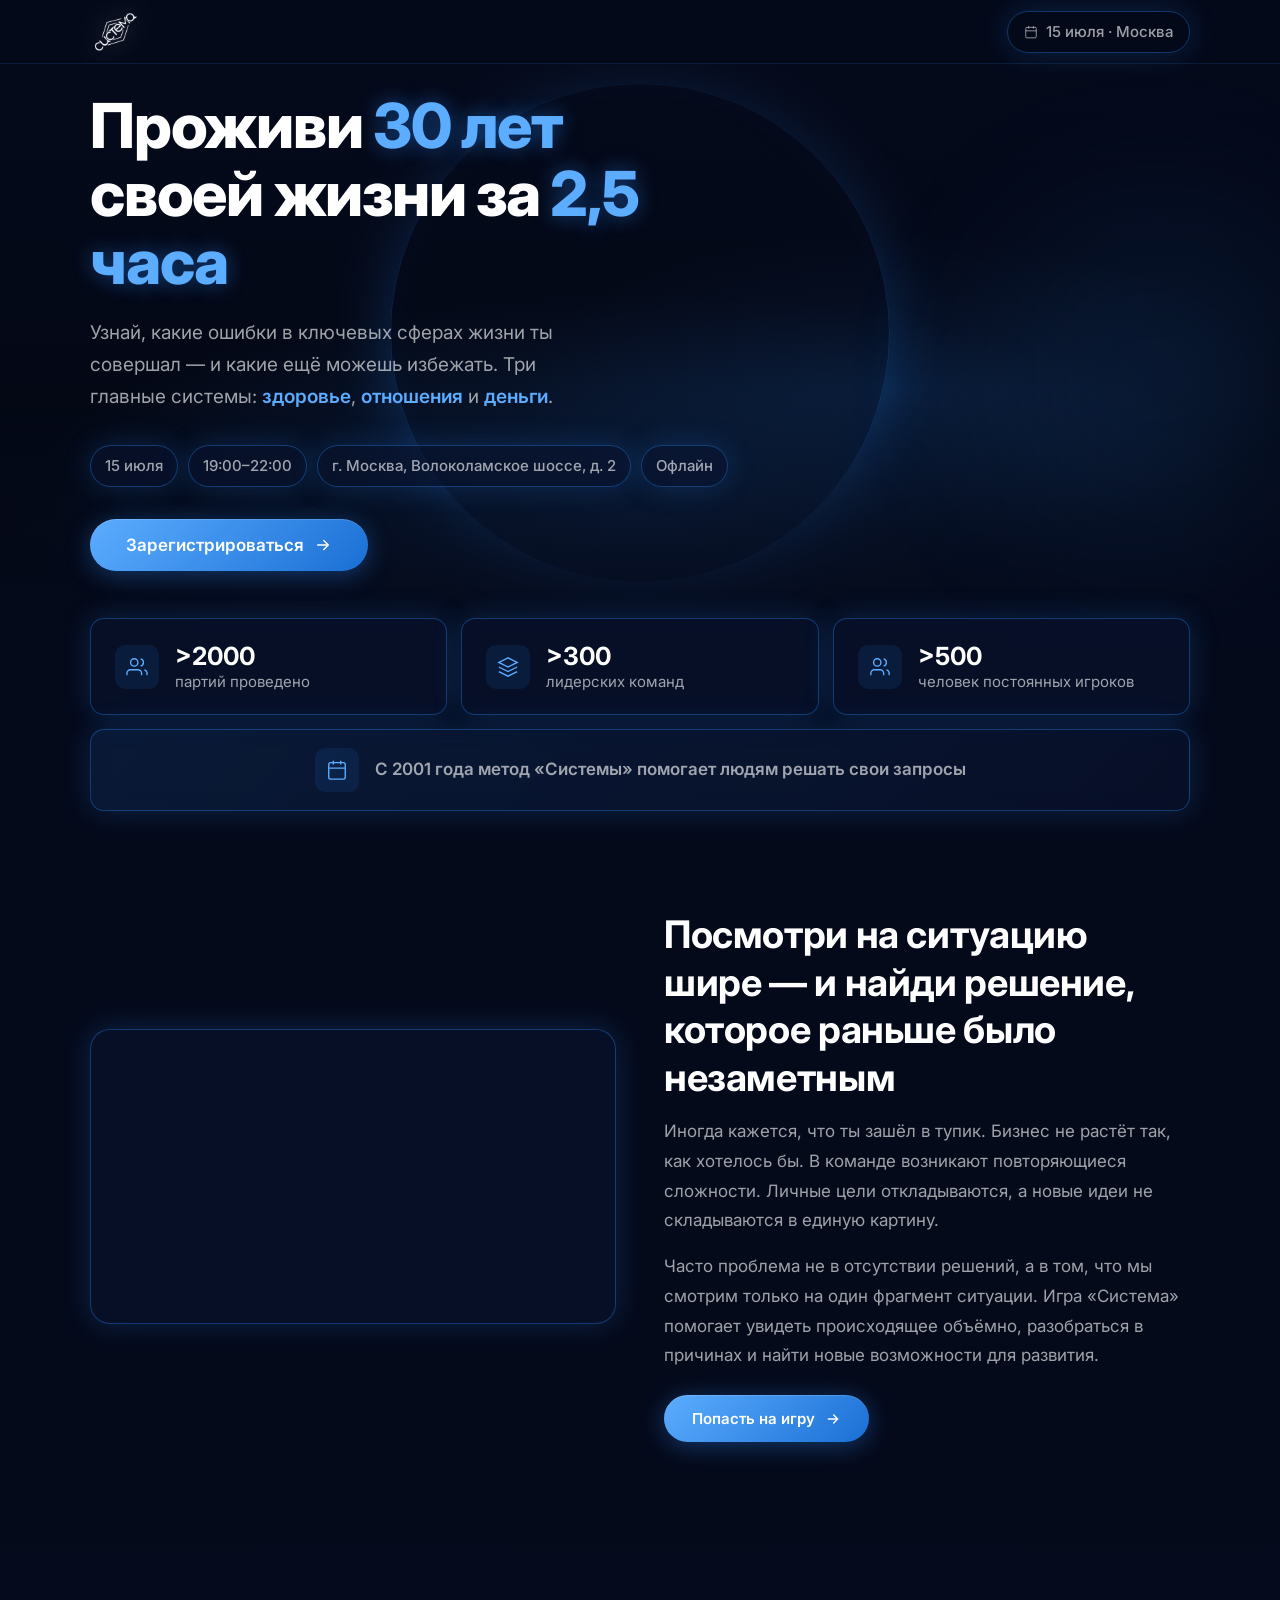
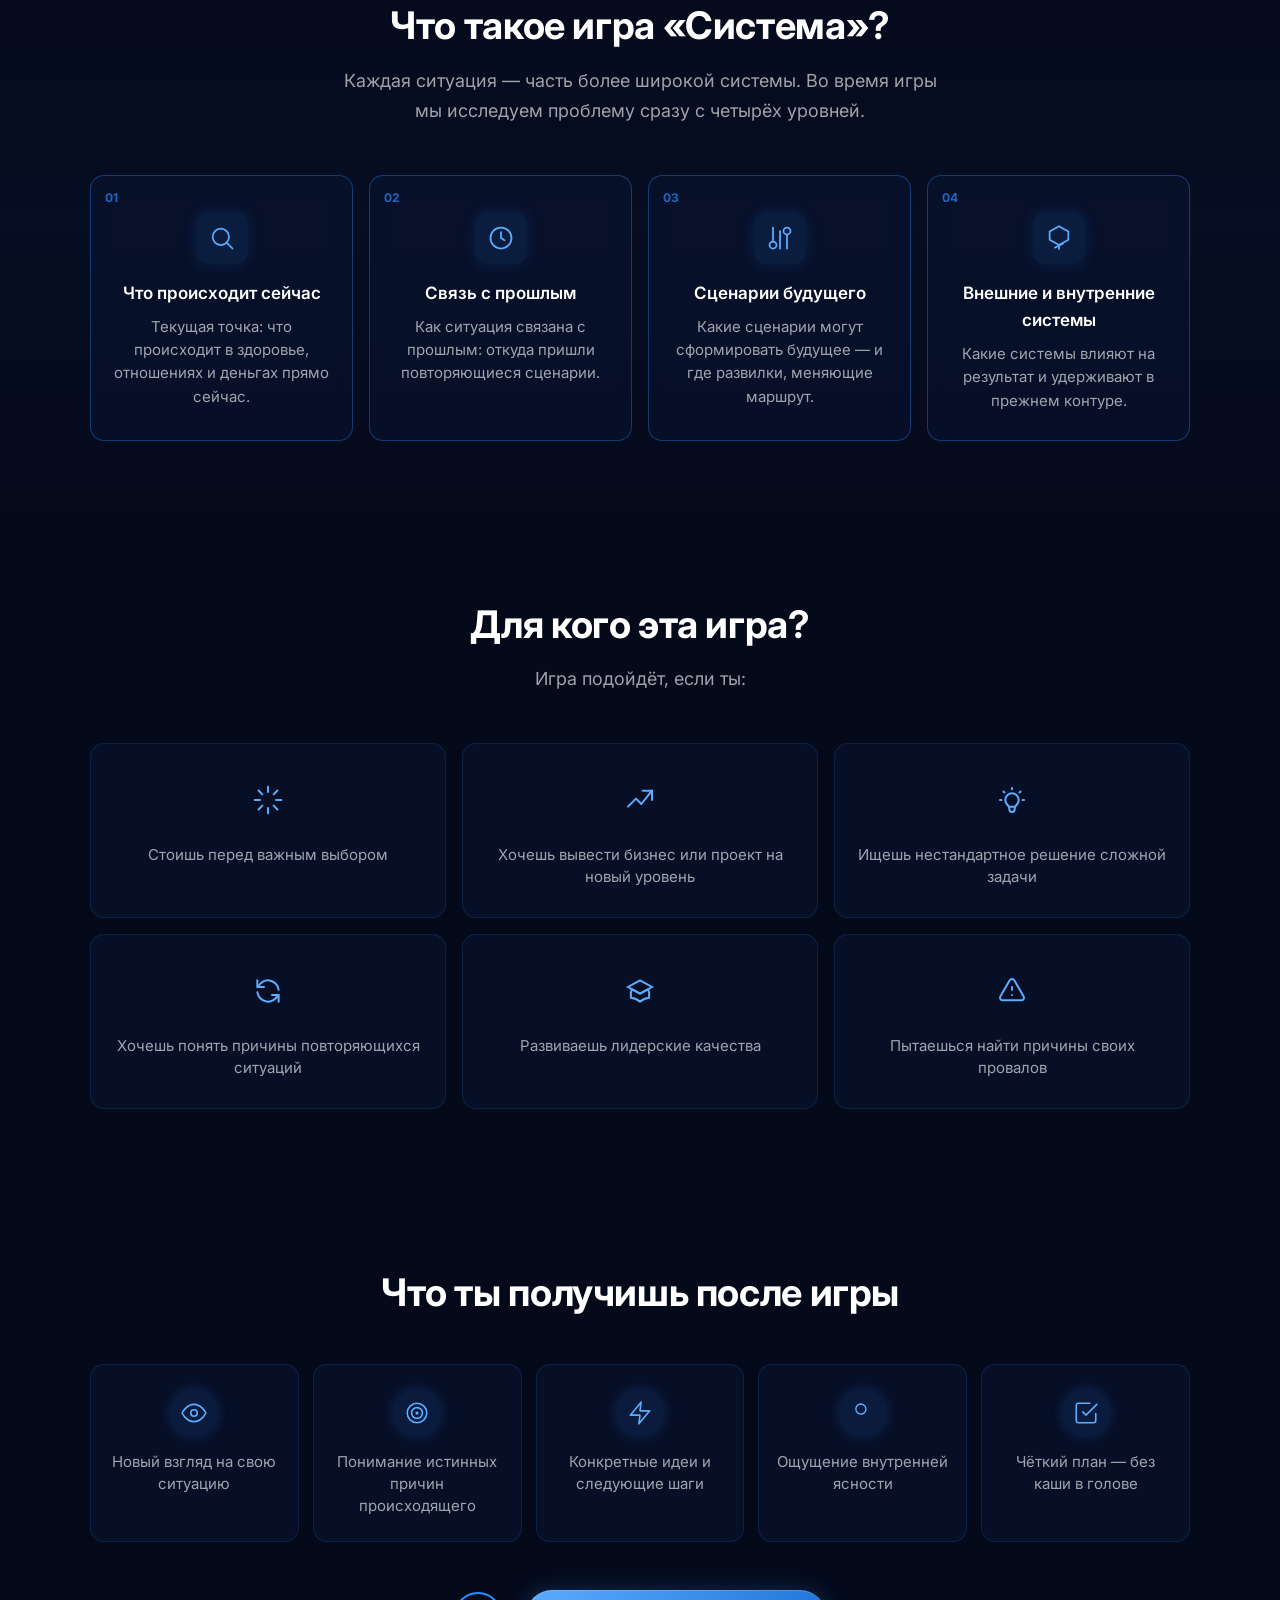
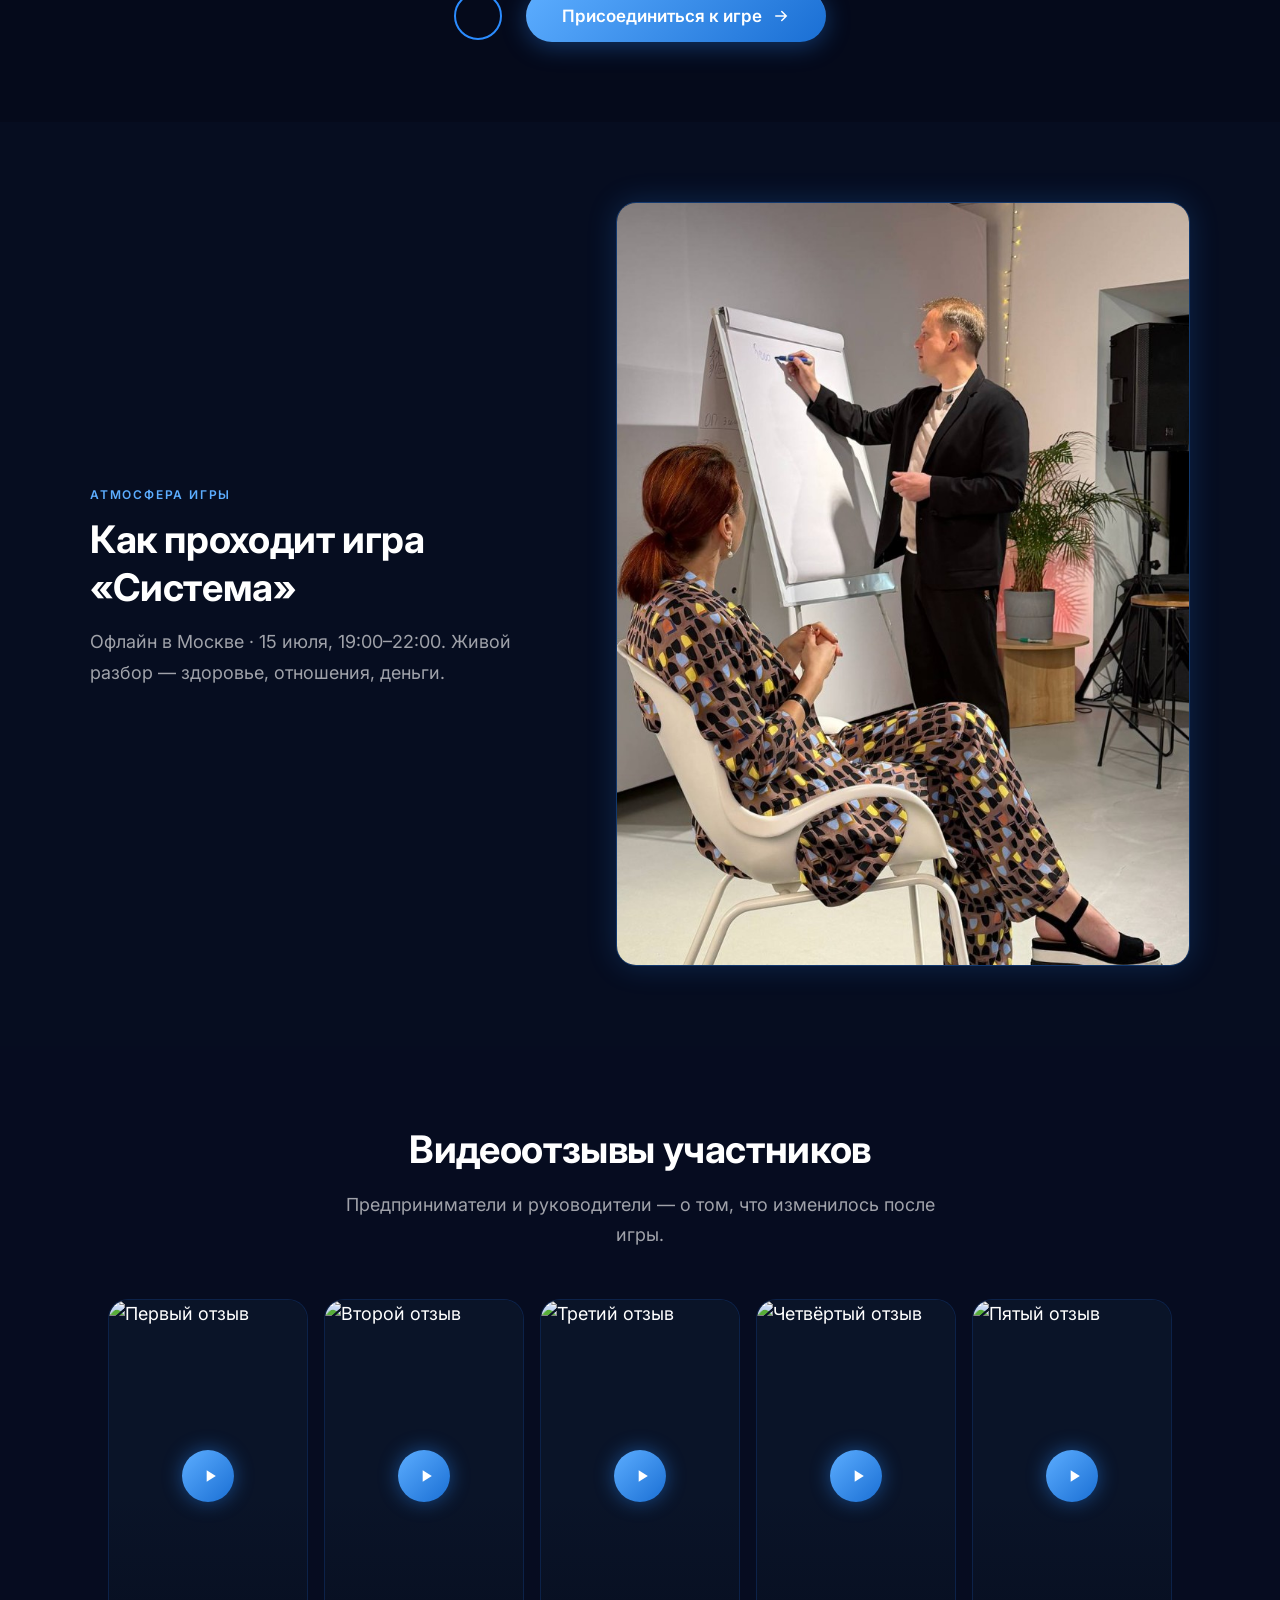
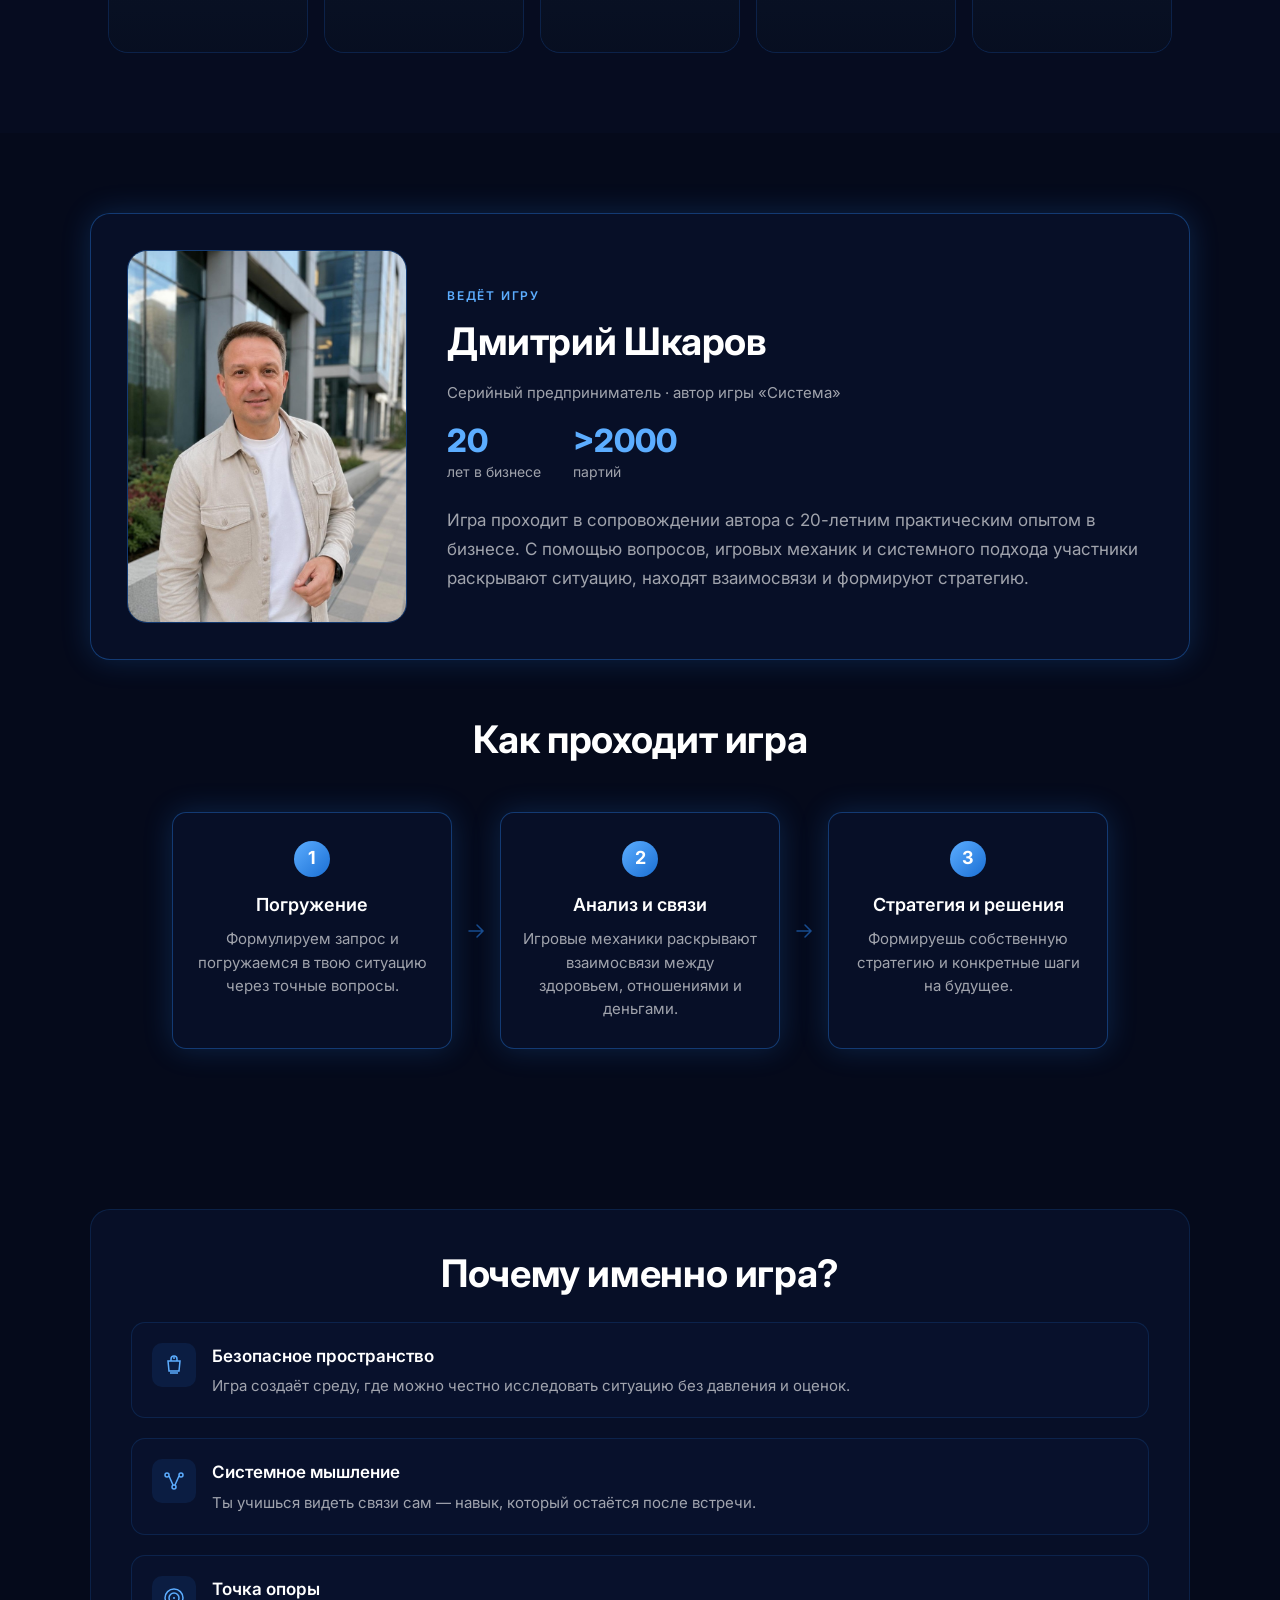
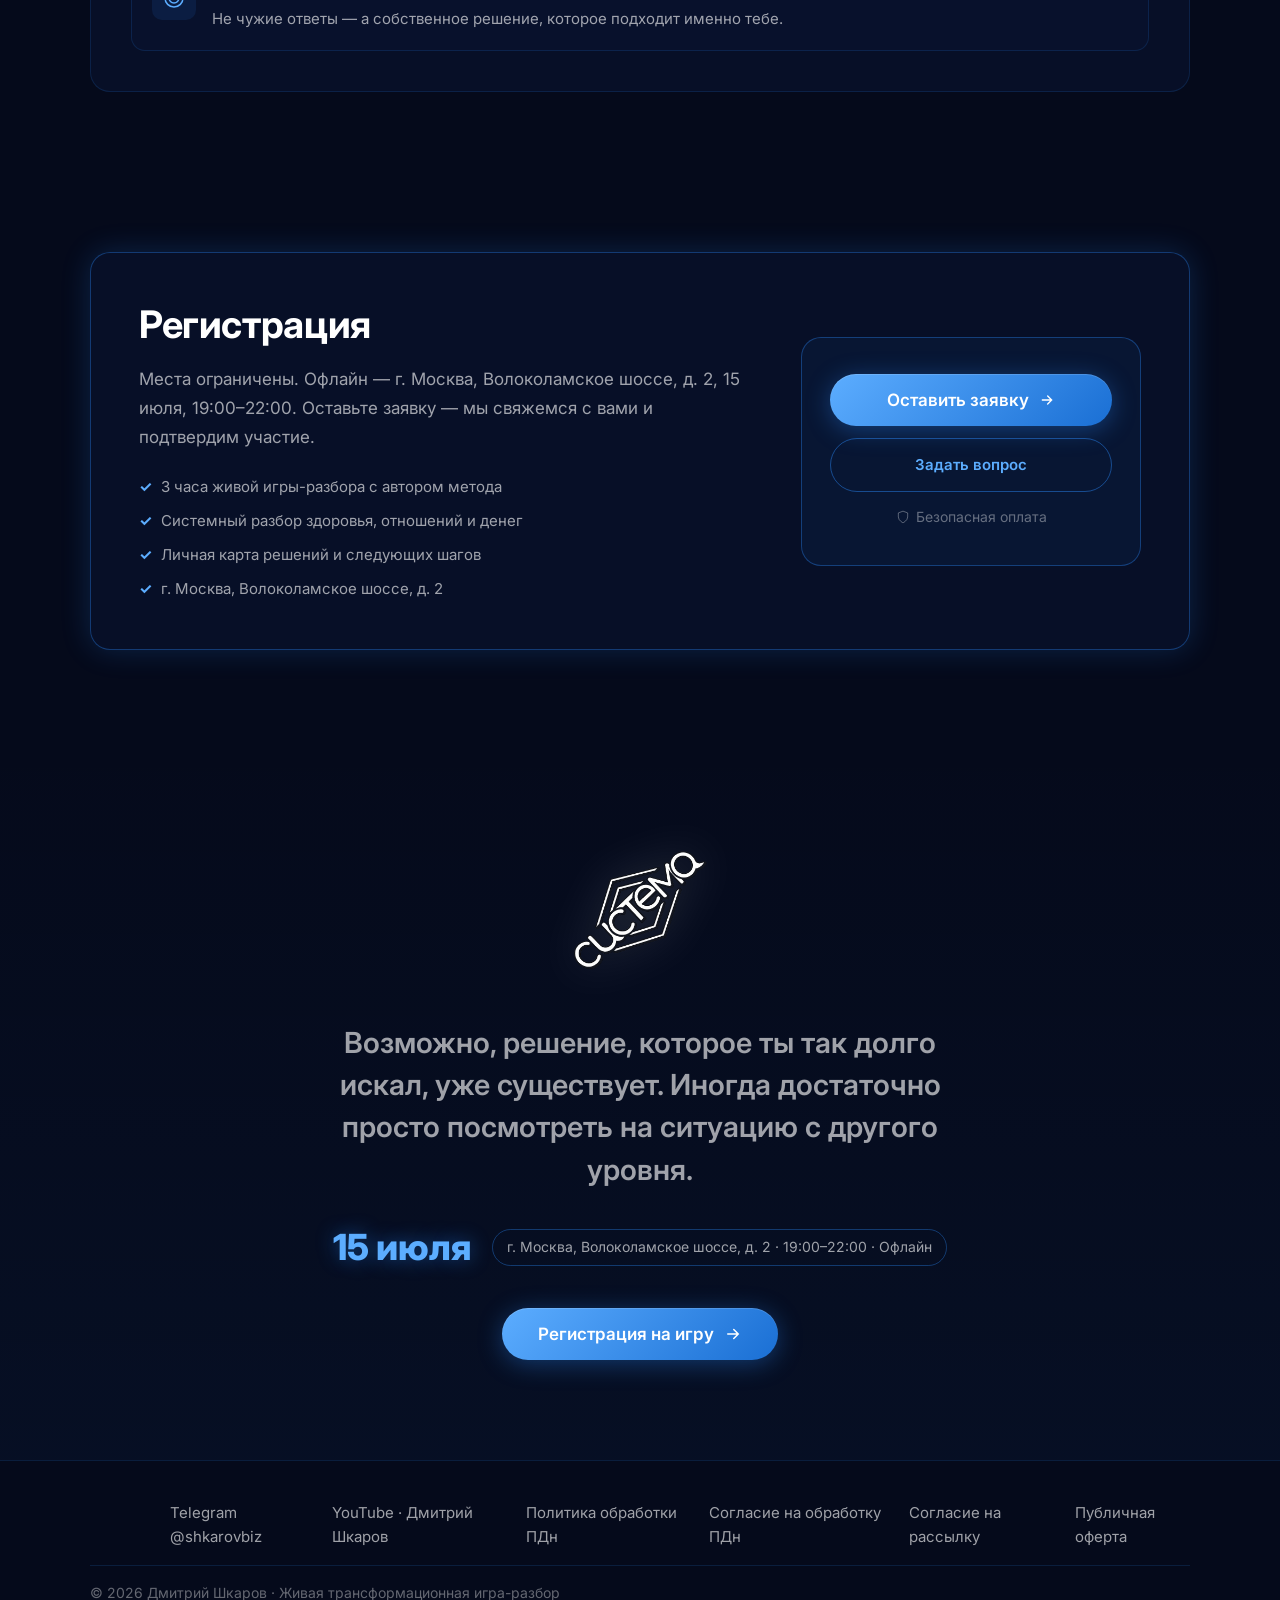
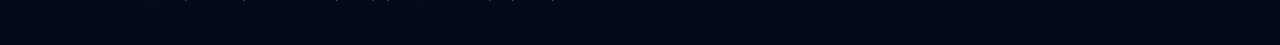
==== index.html @ fa95c71d "Add event address and ask-question button linking to Telegram. Co-authored-by: Cursor <cursoragent@c" ====
<!DOCTYPE html>
<html lang="ru">
<head>
  <meta charset="UTF-8">
  <meta name="viewport" content="width=device-width, initial-scale=1.0">
  <title>Игра «Система» — Дмитрий Шкаров · 15 июля · Москва</title>
  <meta name="description" content="Проживи 30 лет своей жизни за 2,5 часа. Офлайн в Москве, 15 июля, 19:00–22:00. Авторская игра для предпринимателей.">
  <link rel="preconnect" href="https://fonts.googleapis.com">
  <link rel="preconnect" href="https://fonts.gstatic.com" crossorigin>
  <link href="https://fonts.googleapis.com/css2?family=Inter:wght@400;500;600;700;800&display=swap" rel="stylesheet">
  <link rel="stylesheet" href="styles.css">
  <link rel="icon" href="assets/logo.png" type="image/png">
</head>
<body>

  <!-- TILDA BLOCK: HEADER -->
  <header class="header" id="header">
    <div class="container header__inner">
      <a href="#" class="logo">
        <img src="assets/logo.png" alt="Система" class="logo__img" id="logoHeader">
      </a>
      <div class="header__date" id="headerDate">
        <svg width="14" height="14" viewBox="0 0 24 24" fill="none"><rect x="3" y="4" width="18" height="18" rx="2" stroke="currentColor" stroke-width="1.5"/><path d="M16 2v4M8 2v4M3 10h18" stroke="currentColor" stroke-width="1.5"/></svg>
        15 июля · Москва
      </div>
      <button class="burger" aria-label="Меню" id="burger"><span></span><span></span></button>
    </div>
    <nav class="mobile-menu" id="mobileMenu">
      <a href="#about">О игре</a>
      <a href="#levels">Метод</a>
      <a href="#event-video">Видео с игры</a>
      <a href="#reviews">Отзывы</a>
      <a href="#pricing">Участие</a>
      <button class="btn btn--primary" data-modal-open>Зарегистрироваться</button>
    </nav>
  </header>

  <main>

    <!-- TILDA BLOCK: HERO -->
    <section class="hero" id="hero">
      <div class="hero__bg">
        <div class="hero__board"></div>
        <div class="hero__overlay"></div>
        <div class="hero__glow"></div>
      </div>
      <div class="container hero__inner">
        <div class="hero__content reveal">
          <h1 class="hero__title">
            Проживи <span class="text-glow">30 лет</span> своей жизни за <span class="text-glow">2,5 часа</span>
          </h1>
          <p class="hero__subtitle">
            Узнай, какие ошибки в ключевых сферах жизни ты совершал — и какие ещё можешь избежать.
            Три главные системы: <strong>здоровье</strong>, <strong>отношения</strong> и <strong>деньги</strong>.
          </p>
          <div class="hero__meta reveal" id="heroMeta">
            <span class="hero__meta-item">15 июля</span>
            <span class="hero__meta-item">19:00–22:00</span>
            <span class="hero__meta-item">Москва · Офлайн</span>
          </div>
          <button class="btn btn--primary btn--lg" data-modal-open>
            Зарегистрироваться
            <svg width="18" height="18" viewBox="0 0 24 24" fill="none"><path d="M5 12h14M13 6l6 6-6 6" stroke="currentColor" stroke-width="2" stroke-linecap="round" stroke-linejoin="round"/></svg>
          </button>
        </div>
      </div>
    </section>

    <!-- TILDA BLOCK: STATS -->
    <section class="stats-bar">
      <div class="container">
        <div class="stats-bar__grid reveal">
          <div class="stats-bar__metrics">
            <div class="stats-bar__item">
              <div class="stats-bar__icon">
                <svg width="22" height="22" viewBox="0 0 24 24" fill="none"><path d="M17 21v-2a4 4 0 00-4-4H5a4 4 0 00-4 4v2" stroke="currentColor" stroke-width="1.5"/><circle cx="9" cy="7" r="4" stroke="currentColor" stroke-width="1.5"/><path d="M23 21v-2a4 4 0 00-3-3.87M16 3.13a4 4 0 010 7.75" stroke="currentColor" stroke-width="1.5"/></svg>
              </div>
              <div class="stats-bar__content">
                <span class="stats-bar__num">&gt;2000</span>
                <span class="stats-bar__label">партий проведено</span>
              </div>
            </div>
            <div class="stats-bar__item">
              <div class="stats-bar__icon">
                <svg width="22" height="22" viewBox="0 0 24 24" fill="none"><path d="M12 2L2 7l10 5 10-5-10-5zM2 17l10 5 10-5M2 12l10 5 10-5" stroke="currentColor" stroke-width="1.5"/></svg>
              </div>
              <div class="stats-bar__content">
                <span class="stats-bar__num">&gt;300</span>
                <span class="stats-bar__label">лидерских команд</span>
              </div>
            </div>
            <div class="stats-bar__item">
              <div class="stats-bar__icon">
                <svg width="22" height="22" viewBox="0 0 24 24" fill="none"><path d="M16 21v-2a4 4 0 00-4-4H6a4 4 0 00-4 4v2" stroke="currentColor" stroke-width="1.5"/><circle cx="9" cy="7" r="4" stroke="currentColor" stroke-width="1.5"/><path d="M22 21v-2a4 4 0 00-3-3.87M16 3.13a4 4 0 010 7.75" stroke="currentColor" stroke-width="1.5"/></svg>
              </div>
              <div class="stats-bar__content">
                <span class="stats-bar__num">&gt;500</span>
                <span class="stats-bar__label">человек постоянных игроков</span>
              </div>
            </div>
          </div>
          <div class="stats-bar__highlight">
            <div class="stats-bar__icon">
              <svg width="22" height="22" viewBox="0 0 24 24" fill="none"><rect x="3" y="4" width="18" height="18" rx="2" stroke="currentColor" stroke-width="1.5"/><path d="M16 2v4M8 2v4M3 10h18" stroke="currentColor" stroke-width="1.5"/></svg>
            </div>
            <p class="stats-bar__highlight-text">С 2001 года метод «Системы» помогает людям решать свои запросы</p>
          </div>
        </div>
      </div>
    </section>

    <!-- TILDA BLOCK: ABOUT -->
    <section class="section about" id="about">
      <div class="container">
        <div class="about__grid">
          <div class="about__video reveal" id="aboutVideoBlock">
            <div class="about-video" id="aboutVideo">
              <iframe
                id="aboutVideoFrame"
                title="Игра «Система»"
                allow="accelerometer; autoplay; clipboard-write; encrypted-media; gyroscope; picture-in-picture; web-share"
                allowfullscreen
              ></iframe>
            </div>
          </div>
          <div class="about__text reveal">
            <h2 class="section__title">
              Посмотри на ситуацию шире — и найди решение, которое раньше было незаметным
            </h2>
            <p>
              Иногда кажется, что ты зашёл в тупик. Бизнес не растёт так, как хотелось бы.
              В команде возникают повторяющиеся сложности. Личные цели откладываются,
              а новые идеи не складываются в единую картину.
            </p>
            <p>
              Часто проблема не в отсутствии решений, а в том, что мы смотрим только
              на один фрагмент ситуации. Игра «Система» помогает увидеть происходящее объёмно,
              разобраться в причинах и найти новые возможности для развития.
            </p>
            <button class="btn btn--primary" data-modal-open>
              Попасть на игру
              <svg width="16" height="16" viewBox="0 0 24 24" fill="none"><path d="M5 12h14M13 6l6 6-6 6" stroke="currentColor" stroke-width="2" stroke-linecap="round"/></svg>
            </button>
          </div>
        </div>
      </div>
    </section>

    <!-- TILDA BLOCK: LEVELS -->
    <section class="section levels" id="levels">
      <div class="container">
        <div class="section__header reveal">
          <h2 class="section__title section__title--center">Что такое игра «Система»?</h2>
          <p class="section__desc section__desc--center">
            Каждая ситуация — часть более широкой системы. Во время игры мы исследуем проблему сразу с четырёх уровней.
          </p>
        </div>
        <div class="levels__grid">
          <article class="level-card reveal">
            <span class="level-card__num">01</span>
            <div class="level-card__icon">
              <svg width="28" height="28" viewBox="0 0 24 24" fill="none"><circle cx="11" cy="11" r="7" stroke="currentColor" stroke-width="1.5"/><path d="M16 16l5 5" stroke="currentColor" stroke-width="1.5" stroke-linecap="round"/></svg>
            </div>
            <h3>Что происходит сейчас</h3>
            <p>Текущая точка: что происходит в здоровье, отношениях и деньгах прямо сейчас.</p>
          </article>
          <article class="level-card reveal">
            <span class="level-card__num">02</span>
            <div class="level-card__icon">
              <svg width="28" height="28" viewBox="0 0 24 24" fill="none"><circle cx="12" cy="12" r="9" stroke="currentColor" stroke-width="1.5"/><path d="M12 7v5l3 2" stroke="currentColor" stroke-width="1.5" stroke-linecap="round"/></svg>
            </div>
            <h3>Связь с прошлым</h3>
            <p>Как ситуация связана с прошлым: откуда пришли повторяющиеся сценарии.</p>
          </article>
          <article class="level-card reveal">
            <span class="level-card__num">03</span>
            <div class="level-card__icon">
              <svg width="28" height="28" viewBox="0 0 24 24" fill="none"><path d="M6 3v12M18 9v12M12 6v15" stroke="currentColor" stroke-width="1.5" stroke-linecap="round"/><circle cx="6" cy="18" r="3" stroke="currentColor" stroke-width="1.5"/><circle cx="18" cy="6" r="3" stroke="currentColor" stroke-width="1.5"/></svg>
            </div>
            <h3>Сценарии будущего</h3>
            <p>Какие сценарии могут сформировать будущее — и где развилки, меняющие маршрут.</p>
          </article>
          <article class="level-card reveal">
            <span class="level-card__num">04</span>
            <div class="level-card__icon">
              <svg width="28" height="28" viewBox="0 0 24 24" fill="none"><path d="M12 2l8 4.5v7L12 18l-8-4.5v-7L12 2z" stroke="currentColor" stroke-width="1.5"/><path d="M12 18v4M8 20.5l8-4" stroke="currentColor" stroke-width="1.5"/></svg>
            </div>
            <h3>Внешние и внутренние системы</h3>
            <p>Какие системы влияют на результат и удерживают в прежнем контуре.</p>
          </article>
        </div>
      </div>
    </section>

    <!-- TILDA BLOCK: AUDIENCE -->
    <section class="section audience">
      <div class="container">
        <div class="section__header reveal">
          <h2 class="section__title section__title--center">Для кого эта игра?</h2>
          <p class="section__desc section__desc--center">Игра подойдёт, если ты:</p>
        </div>
        <div class="audience__grid">
          <div class="audience-card reveal">
            <div class="audience-card__icon">
              <svg width="32" height="32" viewBox="0 0 24 24" fill="none"><path d="M12 2v4M12 18v4M4.93 4.93l2.83 2.83M16.24 16.24l2.83 2.83M2 12h4M18 12h4M4.93 19.07l2.83-2.83M16.24 7.76l2.83-2.83" stroke="currentColor" stroke-width="1.5" stroke-linecap="round"/></svg>
            </div>
            <p>Стоишь перед важным выбором</p>
          </div>
          <div class="audience-card reveal">
            <div class="audience-card__icon">
              <svg width="32" height="32" viewBox="0 0 24 24" fill="none"><path d="M3 17l6-6 4 4 8-10" stroke="currentColor" stroke-width="1.5" stroke-linecap="round" stroke-linejoin="round"/><path d="M14 5h7v7" stroke="currentColor" stroke-width="1.5" stroke-linecap="round"/></svg>
            </div>
            <p>Хочешь вывести бизнес или проект на новый уровень</p>
          </div>
          <div class="audience-card reveal">
            <div class="audience-card__icon">
              <svg width="32" height="32" viewBox="0 0 24 24" fill="none"><path d="M9.663 17h4.673M12 3v1m6.364 1.636l-.707.707M21 12h-1M4 12H3m3.343-5.657l-.707-.707m2.828 9.9a5 5 0 117.072 0l-.548.547A3.374 3.374 0 0014 18.469V19a2 2 0 11-4 0v-.531c0-.895-.356-1.754-.988-2.386l-.548-.547z" stroke="currentColor" stroke-width="1.5" stroke-linecap="round"/></svg>
            </div>
            <p>Ищешь нестандартное решение сложной задачи</p>
          </div>
          <div class="audience-card reveal">
            <div class="audience-card__icon">
              <svg width="32" height="32" viewBox="0 0 24 24" fill="none"><path d="M4 4v5h.582m15.356 2A8.001 8.001 0 004.582 9m0 0H9m11 11v-5h-.581m0 0a8.003 8.003 0 01-15.357-2m15.357 2H15" stroke="currentColor" stroke-width="1.5" stroke-linecap="round"/></svg>
            </div>
            <p>Хочешь понять причины повторяющихся ситуаций</p>
          </div>
          <div class="audience-card reveal">
            <div class="audience-card__icon">
              <svg width="32" height="32" viewBox="0 0 24 24" fill="none"><path d="M12 14l9-5-9-5-9 5 9 5z" stroke="currentColor" stroke-width="1.5"/><path d="M12 14l6.16-3.422a12.083 12.083 0 01.665 6.479A11.952 11.952 0 0012 20.055a11.952 11.952 0 00-6.824-2.998 12.078 12.078 0 01.665-6.479L12 14z" stroke="currentColor" stroke-width="1.5"/></svg>
            </div>
            <p>Развиваешь лидерские качества</p>
          </div>
          <div class="audience-card reveal">
            <div class="audience-card__icon">
              <svg width="32" height="32" viewBox="0 0 24 24" fill="none"><path d="M12 9v2m0 4h.01M5.07 19h13.86c1.54 0 2.5-1.67 1.73-3L13.73 4c-.77-1.33-2.69-1.33-3.46 0L3.34 16c-.77 1.33.19 3 1.73 3z" stroke="currentColor" stroke-width="1.5" stroke-linecap="round"/></svg>
            </div>
            <p>Пытаешься найти причины своих провалов</p>
          </div>
        </div>
      </div>
    </section>

    <!-- TILDA BLOCK: BENEFITS -->
    <section class="section benefits">
      <div class="container">
        <div class="section__header reveal">
          <h2 class="section__title section__title--center">Что ты получишь после игры</h2>
        </div>
        <div class="benefits__grid">
          <div class="benefit-card reveal">
            <div class="benefit-card__icon">
              <svg width="26" height="26" viewBox="0 0 24 24" fill="none"><path d="M1 12s4-8 11-8 11 8 11 8-4 8-11 8-11-8-11-8z" stroke="currentColor" stroke-width="1.5"/><circle cx="12" cy="12" r="3" stroke="currentColor" stroke-width="1.5"/></svg>
            </div>
            <p>Новый взгляд на свою ситуацию</p>
          </div>
          <div class="benefit-card reveal">
            <div class="benefit-card__icon">
              <svg width="26" height="26" viewBox="0 0 24 24" fill="none"><circle cx="12" cy="12" r="9" stroke="currentColor" stroke-width="1.5"/><circle cx="12" cy="12" r="5" stroke="currentColor" stroke-width="1.5"/><circle cx="12" cy="12" r="1.5" fill="currentColor"/></svg>
            </div>
            <p>Понимание истинных причин происходящего</p>
          </div>
          <div class="benefit-card reveal">
            <div class="benefit-card__icon">
              <svg width="26" height="26" viewBox="0 0 24 24" fill="none"><path d="M13 2L3 14h9l-1 8 10-12h-9l1-8z" stroke="currentColor" stroke-width="1.5" stroke-linejoin="round"/></svg>
            </div>
            <p>Конкретные идеи и следующие шаги</p>
          </div>
          <div class="benefit-card reveal">
            <div class="benefit-card__icon">
              <svg width="26" height="26" viewBox="0 0 24 24" fill="none"><path d="M9.5 2A5.5 5.5 0 004 7.5c0 1.48.58 2.82 1.53 3.82A5.5 5.5 0 109.5 2z" stroke="currentColor" stroke-width="1.5" transform="translate(2,2) scale(0.85)"/></svg>
            </div>
            <p>Ощущение внутренней ясности</p>
          </div>
          <div class="benefit-card reveal">
            <div class="benefit-card__icon">
              <svg width="26" height="26" viewBox="0 0 24 24" fill="none"><path d="M9 11l3 3L22 4" stroke="currentColor" stroke-width="1.5" stroke-linecap="round"/><path d="M21 12v7a2 2 0 01-2 2H5a2 2 0 01-2-2V5a2 2 0 012-2h11" stroke="currentColor" stroke-width="1.5"/></svg>
            </div>
            <p>Чёткий план — без каши в голове</p>
          </div>
        </div>
        <div class="benefits__cta reveal">
          <div class="pulse-ring" aria-hidden="true"></div>
          <button class="btn btn--primary btn--lg" data-modal-open>
            Присоединиться к игре
            <svg width="18" height="18" viewBox="0 0 24 24" fill="none"><path d="M5 12h14M13 6l6 6-6 6" stroke="currentColor" stroke-width="2" stroke-linecap="round"/></svg>
          </button>
        </div>
      </div>
    </section>

    <!-- TILDA BLOCK: EVENT PHOTO — фото с игры -->
    <section class="section event-video" id="event-video">
      <div class="container">
        <div class="event-video__grid">
          <div class="event-video__text reveal">
            <span class="section__label">Атмосфера игры</span>
            <h2 class="section__title" id="eventVideoTitle">Посмотри, как проходит игра</h2>
            <p class="section__desc" id="eventVideoSubtitle">
              2,5 часа живого разбора — здоровье, отношения, деньги. Увидь формат до регистрации.
            </p>
          </div>
          <div class="event-video__player reveal" id="eventVideoBlock">
            <div class="event-video__poster" id="eventVideoPoster">
              <img src="assets/game-session.jpg" alt="Игра «Система» — процесс разбора" id="eventVideoPosterImg">
            </div>
          </div>
        </div>
      </div>
    </section>

    <!-- TILDA BLOCK: REVIEWS — сюда видеоотзывы участников -->
    <section class="section reviews" id="reviews">
      <div class="container">
        <div class="section__header reveal">
          <h2 class="section__title section__title--center">Видеоотзывы участников</h2>
          <p class="section__desc section__desc--center">Предприниматели и руководители — о том, что изменилось после игры.</p>
        </div>
        <div class="reviews__grid" id="reviewsGrid"></div>
      </div>
    </section>

    <!-- TILDA BLOCK: PROCESS + AUTHOR -->
    <section class="section process" id="author">
      <div class="container">
        <div class="author-block reveal">
          <div class="author-block__photo">
            <img src="assets/author.jpg" alt="Дмитрий Шкаров — автор игры «Система»" id="authorPhoto">
          </div>
          <div class="author-block__info">
            <span class="section__label">Ведёт игру</span>
            <h2 class="section__title">Дмитрий Шкаров</h2>
            <p class="author-block__role">Серийный предприниматель · автор игры «Система»</p>
            <div class="author-block__stats">
              <div><span class="author-block__stat-num">20</span><span class="author-block__stat-label">лет в бизнесе</span></div>
              <div><span class="author-block__stat-num">&gt;2000</span><span class="author-block__stat-label">партий</span></div>
            </div>
            <p class="author-block__bio">
              Игра проходит в сопровождении автора с 20-летним практическим опытом в бизнесе.
              С помощью вопросов, игровых механик и системного подхода участники
              раскрывают ситуацию, находят взаимосвязи и формируют стратегию.
            </p>
          </div>
        </div>

        <div class="section__header reveal" style="margin-top: 56px;">
          <h2 class="section__title section__title--center">Как проходит игра</h2>
        </div>
        <div class="process__steps reveal">
          <div class="process-step">
            <div class="process-step__num">1</div>
            <h3>Погружение</h3>
            <p>Формулируем запрос и погружаемся в твою ситуацию через точные вопросы.</p>
          </div>
          <div class="process-step__arrow">
            <svg width="24" height="24" viewBox="0 0 24 24" fill="none"><path d="M5 12h14M13 6l6 6-6 6" stroke="currentColor" stroke-width="1.5" stroke-linecap="round"/></svg>
          </div>
          <div class="process-step">
            <div class="process-step__num">2</div>
            <h3>Анализ и связи</h3>
            <p>Игровые механики раскрывают взаимосвязи между здоровьем, отношениями и деньгами.</p>
          </div>
          <div class="process-step__arrow">
            <svg width="24" height="24" viewBox="0 0 24 24" fill="none"><path d="M5 12h14M13 6l6 6-6 6" stroke="currentColor" stroke-width="1.5" stroke-linecap="round"/></svg>
          </div>
          <div class="process-step">
            <div class="process-step__num">3</div>
            <h3>Стратегия и решения</h3>
            <p>Формируешь собственную стратегию и конкретные шаги на будущее.</p>
          </div>
        </div>
      </div>
    </section>

    <!-- TILDA BLOCK: WHY -->
    <section class="section why">
      <div class="container">
        <div class="why__card reveal">
          <h2 class="section__title section__title--center">Почему именно игра?</h2>
          <div class="why__items why__items--row">
              <div class="why-item">
                <div class="why-item__icon">
                  <svg width="24" height="24" viewBox="0 0 24 24" fill="none"><path d="M8 20h8M12 4v2M6 8h12l-1 10H7L6 8z" stroke="currentColor" stroke-width="1.5"/><path d="M9 8V6a3 3 0 016 0v2" stroke="currentColor" stroke-width="1.5"/></svg>
                </div>
                <div>
                  <h4>Безопасное пространство</h4>
                  <p>Игра создаёт среду, где можно честно исследовать ситуацию без давления и оценок.</p>
                </div>
              </div>
              <div class="why-item">
                <div class="why-item__icon">
                  <svg width="24" height="24" viewBox="0 0 24 24" fill="none"><circle cx="5" cy="6" r="2" stroke="currentColor" stroke-width="1.5"/><circle cx="19" cy="6" r="2" stroke="currentColor" stroke-width="1.5"/><circle cx="12" cy="18" r="2" stroke="currentColor" stroke-width="1.5"/><path d="M7 7l4 9M17 7l-4 9" stroke="currentColor" stroke-width="1.5"/></svg>
                </div>
                <div>
                  <h4>Системное мышление</h4>
                  <p>Ты учишься видеть связи сам — навык, который остаётся после встречи.</p>
                </div>
              </div>
              <div class="why-item">
                <div class="why-item__icon">
                  <svg width="24" height="24" viewBox="0 0 24 24" fill="none"><circle cx="12" cy="12" r="9" stroke="currentColor" stroke-width="1.5"/><circle cx="12" cy="12" r="5" stroke="currentColor" stroke-width="1.5"/><circle cx="12" cy="12" r="1" fill="currentColor"/></svg>
                </div>
                <div>
                  <h4>Точка опоры</h4>
                  <p>Не чужие ответы — а собственное решение, которое подходит именно тебе.</p>
                </div>
              </div>
            </div>
        </div>
      </div>
    </section>

    <!-- TILDA BLOCK: PRICING -->
    <section class="section pricing" id="pricing">
      <div class="container">
        <div class="pricing__card reveal">
          <div class="pricing__info">
            <h2 class="section__title">Регистрация</h2>
            <p class="pricing__desc" id="pricingDesc">Места ограничены. Офлайн в Москве, 15 июля, 19:00–22:00. Оставьте заявку — мы свяжемся с вами и подтвердим участие.</p>
            <ul class="pricing__includes">
              <li>3 часа живой игры-разбора с автором метода</li>
              <li>Системный разбор здоровья, отношений и денег</li>
              <li>Личная карта решений и следующих шагов</li>
              <li id="pricingLocation">г. Москва, Волоколамское шоссе, д. 2</li>
            </ul>
          </div>
          <div class="pricing__action">
            <div class="pricing__price">
              <span class="pricing__amount" id="priceDisplay">5 000</span>
              <span class="pricing__currency" id="currencyDisplay">₽</span>
            </div>
            <p class="pricing__note" id="priceLabel">Участие в игре «Система» · 15 июля · Москва</p>
            <button class="btn btn--primary btn--lg btn--full" data-modal-open>
              Оставить заявку
              <svg width="16" height="16" viewBox="0 0 24 24" fill="none"><path d="M5 12h14M13 6l6 6-6 6" stroke="currentColor" stroke-width="2" stroke-linecap="round"/></svg>
            </button>
            <a class="btn btn--outline btn--full" href="https://t.me/Shkarovbis" target="_blank" rel="noopener" id="linkAskQuestion">Задать вопрос</a>
            <p class="pricing__secure">
              <svg width="14" height="14" viewBox="0 0 24 24" fill="none"><path d="M12 22s8-4 8-10V5l-8-3-8 3v7c0 6 8 10 8 10z" stroke="currentColor" stroke-width="1.5"/></svg>
              Безопасная оплата
            </p>
          </div>
        </div>
      </div>
    </section>

    <!-- TILDA BLOCK: CTA -->
    <section class="section cta" id="register">
      <div class="container">
        <div class="cta__inner reveal">
          <div class="cta__logo">
            <img src="assets/logo.png" alt="Система" class="logo__img logo__img--cta" id="logoCta">
          </div>
          <h2 class="cta__title">
            Возможно, решение, которое ты так долго искал, уже существует.
            Иногда достаточно просто посмотреть на ситуацию с другого уровня.
          </h2>
          <div class="cta__meta">
            <span class="cta__date" id="ctaDate">15 июля</span>
            <span class="cta__seats" id="ctaSeats">Москва · 19:00–22:00 · Офлайн</span>
          </div>
          <button class="btn btn--primary btn--lg" data-modal-open>
            Регистрация на игру
            <svg width="18" height="18" viewBox="0 0 24 24" fill="none"><path d="M5 12h14M13 6l6 6-6 6" stroke="currentColor" stroke-width="2" stroke-linecap="round"/></svg>
          </button>
        </div>
      </div>
    </section>

  </main>

  <!-- TILDA BLOCK: FOOTER -->
  <footer class="footer">
    <div class="container footer__inner">
      <div class="footer__brand">
        <img src="assets/logo.png" alt="Система" class="logo__img logo__img--footer" id="logoFooter">
      </div>
      <div class="footer__links">
        <a href="https://t.me/shkarovbiz" target="_blank" rel="noopener" id="linkTelegram">Telegram @shkarovbiz</a>
        <a href="https://www.youtube.com/@ДмитрийШкаров-007" target="_blank" rel="noopener" id="linkYoutube">YouTube · Дмитрий Шкаров</a>
        <a href="privacy.html">Политика обработки ПДн</a>
        <a href="legal/consent-pd.html">Согласие на обработку ПДн</a>
        <a href="legal/consent-mailing.html">Согласие на рассылку</a>
        <a href="legal/offer.html">Публичная оферта</a>
      </div>
      <p class="footer__copy">© 2026 Дмитрий Шкаров · Живая трансформационная игра-разбор</p>
    </div>
  </footer>

  <!-- MODALS -->
  <div class="modal" id="modal" aria-hidden="true">
    <div class="modal__overlay" data-modal-close></div>
    <div class="modal__dialog" role="dialog">
      <button class="modal__close" data-modal-close aria-label="Закрыть">✕</button>
      <div class="modal__step" id="modalStep1">
        <h3 class="modal__title">Регистрация на игру</h3>
        <p class="modal__subtitle" id="modalSubtitle">«Система» · 15 июля · Москва · 19:00</p>
        <div class="modal__price-tag"><span id="modalPrice">5 000 ₽</span></div>
        <form class="modal__form" id="regForm">
          <label class="field"><span>Имя</span><input type="text" name="name" required placeholder="Ваше имя"></label>
          <label class="field"><span>Телефон</span><input type="tel" name="phone" required placeholder="+7 (___) ___-__-__"></label>
          <label class="field"><span>Telegram (без @)</span><input type="text" name="telegram" placeholder="username"></label>
          <label class="checkbox">
            <input type="checkbox" name="consent_pd" required>
            <span>Я даю <a href="legal/consent-pd.html" target="_blank" rel="noopener">согласие на обработку персональных данных</a>, ознакомлен(а) с <a href="privacy.html" target="_blank" rel="noopener">Политикой обработки персональных данных</a> и принимаю условия <a href="legal/offer.html" target="_blank" rel="noopener">публичной оферты</a>.</span>
          </label>
          <label class="checkbox">
            <input type="checkbox" name="consent_mailing">
            <span>Я даю <a href="legal/consent-mailing.html" target="_blank" rel="noopener">согласие на получение информационной и рекламной рассылки</a> (необязательно).</span>
          </label>
          <button type="submit" class="btn btn--primary btn--full">Отправить заявку</button>
          <p class="modal__form-error" id="formError" hidden></p>
        </form>
      </div>
      <div class="modal__step" id="modalStep2" hidden>
        <div class="modal__success-icon">✓</div>
        <h3 class="modal__title">Данные приняты</h3>
        <p class="modal__subtitle">Остался последний шаг — оплата участия</p>
        <div class="modal__price-tag modal__price-tag--large" id="modalPriceConfirm">5 000 ₽</div>
        <button class="btn btn--primary btn--full" id="payBtn">Оплатить участие</button>
        <p class="modal__pay-note">После оплаты мы свяжемся с вами в Telegram.</p>
      </div>
      <div class="modal__step" id="modalStepDev" hidden>
        <div class="modal__success-icon">✓</div>
        <h3 class="modal__title">Спасибо!</h3>
        <p class="modal__subtitle">Заявка отправлена. Мы свяжемся с вами в Telegram в ближайшее время и подтвердим участие.</p>
      </div>
    </div>
  </div>

  <div class="modal modal--video" id="videoModal" aria-hidden="true">
    <div class="modal__overlay" data-video-close></div>
    <div class="modal__dialog modal__dialog--video">
      <button class="modal__close" data-video-close aria-label="Закрыть">✕</button>
      <div class="video-modal__wrap">
        <iframe id="videoFrame" src="" title="Видеоотзыв" allow="accelerometer; autoplay; clipboard-write; encrypted-media; gyroscope; picture-in-picture" allowfullscreen></iframe>
      </div>
      <div class="video-modal__info" id="videoInfo"></div>
    </div>
  </div>

  <script src="config.js"></script>
  <script src="script.js"></script>
</body>
</html>
---- styles.css ----
/* ============================================
   Игра «Система» — Brandbook Theme
   Navy + Neon Blue · Glass Cards
   ============================================ */

:root {
  --bg: #050a1b;
  --bg-deep: #030712;
  --bg-card: rgba(10, 20, 50, 0.55);
  --bg-card-hover: rgba(14, 28, 65, 0.7);
  --blue: #2b8cff;
  --blue-light: #5cadff;
  --blue-dark: #1a6fd4;
  --blue-glow: rgba(43, 140, 255, 0.45);
  --border: rgba(43, 140, 255, 0.35);
  --border-light: rgba(43, 140, 255, 0.15);
  --text: #ffffff;
  --text-muted: rgba(255, 255, 255, 0.62);
  --text-dim: rgba(255, 255, 255, 0.38);
  --font: 'Inter', system-ui, sans-serif;
  --radius: 14px;
  --radius-lg: 20px;
  --radius-pill: 50px;
  --shadow-glow: 0 0 30px rgba(43, 140, 255, 0.2);
  --transition: 0.3s cubic-bezier(0.4, 0, 0.2, 1);
  --header-h: 64px;
  --fs-body: 18px;
  --fs-label: 12px;
  --fs-xs: 14px;
  --fs-sm: 15px;
  --fs-md: 17px;
  --fs-lg: 19px;
  --fs-xl: 25px;
  --fs-2xl: 32px;
  --fs-3xl: 36px;
  --fs-hero: clamp(40px, 5.5vw, 62px);
  --fs-section: clamp(27px, 3vw, 38px);
  --fs-cta: clamp(22px, 2.5vw, 29px);
  --fs-price: 54px;
  --fs-price-currency: 27px;
  --fs-modal-price: 29px;
  --fs-legal: clamp(30px, 4vw, 42px);
}

*, *::before, *::after { box-sizing: border-box; margin: 0; padding: 0; }

html { scroll-behavior: smooth; -webkit-font-smoothing: antialiased; }

body {
  font-family: var(--font);
  font-size: var(--fs-body);
  line-height: 1.6;
  color: var(--text);
  background: var(--bg);
  overflow-x: hidden;
}

img { max-width: 100%; display: block; }
a { color: inherit; text-decoration: none; }
button { font-family: inherit; cursor: pointer; border: none; background: none; }
ul { list-style: none; }

.container {
  width: 100%;
  max-width: 1140px;
  margin: 0 auto;
  padding: 0 20px;
}

.text-glow {
  color: var(--blue-light);
  text-shadow: 0 0 20px var(--blue-glow);
}

/* ---- Buttons ---- */
.btn {
  display: inline-flex;
  align-items: center;
  justify-content: center;
  gap: 10px;
  padding: 14px 28px;
  font-size: var(--fs-sm);
  font-weight: 600;
  border-radius: var(--radius-pill);
  transition: var(--transition);
  white-space: nowrap;
}

.btn--primary {
  background: linear-gradient(135deg, var(--blue-light) 0%, var(--blue-dark) 100%);
  color: #fff;
  box-shadow: 0 4px 24px rgba(43, 140, 255, 0.35), inset 0 1px 0 rgba(255,255,255,0.15);
}

.btn--primary:hover {
  box-shadow: 0 8px 36px rgba(43, 140, 255, 0.5);
  transform: translateY(-2px);
}

.btn--lg { padding: 16px 36px; font-size: var(--fs-md); }
.btn--full { width: 100%; }

.btn--outline {
  background: transparent;
  color: var(--blue-light);
  border: 1.5px solid rgba(43, 140, 255, 0.45);
  box-shadow: none;
}

.btn--outline:hover {
  background: rgba(43, 140, 255, 0.08);
  border-color: var(--blue-light);
  transform: translateY(-1px);
}

/* ---- Logo ---- */
.logo {
  display: flex;
  align-items: center;
  flex-shrink: 0;
}

.logo__img {
  height: 52px;
  width: auto;
  display: block;
  object-fit: contain;
  mix-blend-mode: screen;
  filter: drop-shadow(0 0 12px rgba(255, 255, 255, 0.12));
  transition: filter var(--transition);
}

.logo:hover .logo__img {
  filter: drop-shadow(0 0 18px rgba(255, 255, 255, 0.22));
}

.logo__img--footer {
  height: 48px;
}

.logo__img--cta {
  height: clamp(100px, 16vw, 160px);
  filter: drop-shadow(0 0 24px rgba(255, 255, 255, 0.15));
}

/* ---- Header ---- */
.header {
  position: fixed;
  top: 0; left: 0; right: 0;
  z-index: 100;
  height: var(--header-h);
  background: rgba(5, 10, 27, 0.85);
  backdrop-filter: blur(16px);
  border-bottom: 1px solid var(--border-light);
}

.header__inner {
  display: flex;
  align-items: center;
  justify-content: space-between;
  height: 100%;
}

.header__date {
  display: flex;
  align-items: center;
  gap: 8px;
  padding: 8px 16px;
  border: 1px solid var(--border);
  border-radius: var(--radius-pill);
  font-size: var(--fs-sm);
  font-weight: 500;
  color: var(--text-muted);
  box-shadow: var(--shadow-glow);
}

.burger {
  display: none;
  flex-direction: column;
  gap: 6px;
  width: 28px;
  padding: 4px 0;
}

.burger span {
  display: block;
  height: 2px;
  background: var(--text);
  transition: var(--transition);
}

.burger.active span:first-child { transform: rotate(45deg) translate(3px, 3px); }
.burger.active span:last-child { transform: rotate(-45deg) translate(3px, -3px); }

.mobile-menu {
  display: none;
  position: fixed;
  top: var(--header-h);
  left: 0; right: 0;
  background: rgba(5, 10, 27, 0.97);
  border-bottom: 1px solid var(--border-light);
  padding: 20px;
  flex-direction: column;
  gap: 16px;
  z-index: 99;
}

.mobile-menu.open { display: flex; }
.mobile-menu a { font-size: var(--fs-md); color: var(--text-muted); padding: 6px 0; }

/* ---- Hero ---- */
.hero {
  position: relative;
  min-height: 72vh;
  display: flex;
  align-items: flex-start;
  padding: calc(var(--header-h) + 28px) 0 48px;
  overflow: hidden;
}

.hero__bg {
  position: absolute;
  inset: 0;
  pointer-events: none;
}

.hero__board {
  position: absolute;
  inset: 0;
  background:
    radial-gradient(ellipse 70% 50% at 50% 80%, rgba(43, 140, 255, 0.18) 0%, transparent 70%),
    radial-gradient(ellipse 50% 40% at 70% 60%, rgba(43, 140, 255, 0.1) 0%, transparent 60%),
    linear-gradient(180deg, var(--bg) 0%, var(--bg-deep) 100%);
}

.hero__board::after {
  content: '';
  position: absolute;
  bottom: 10%;
  left: 50%;
  transform: translateX(-50%);
  width: 500px;
  height: 500px;
  border-radius: 50%;
  border: 1px solid var(--border);
  box-shadow: 0 0 60px var(--blue-glow), inset 0 0 40px rgba(43, 140, 255, 0.05);
  opacity: 0.6;
}

.hero__overlay {
  position: absolute;
  inset: 0;
  background: linear-gradient(0deg, var(--bg) 0%, transparent 40%, rgba(5,10,27,0.7) 100%);
}

.hero__glow {
  position: absolute;
  top: 20%;
  right: -10%;
  width: 500px;
  height: 500px;
  border-radius: 50%;
  background: radial-gradient(circle, rgba(43, 140, 255, 0.12) 0%, transparent 70%);
  filter: blur(60px);
}

.hero__inner { position: relative; width: 100%; }

.hero__content { max-width: 640px; }

.hero__title {
  font-size: var(--fs-hero);
  font-weight: 800;
  line-height: 1.1;
  letter-spacing: -0.02em;
  margin-bottom: 20px;
}

.hero__subtitle {
  font-size: var(--fs-lg);
  line-height: 1.7;
  color: var(--text-muted);
  margin-bottom: 32px;
  max-width: 520px;
}

.hero__subtitle strong { color: var(--blue-light); font-weight: 600; }

.hero__meta {
  display: flex;
  flex-wrap: wrap;
  gap: 10px;
  margin-bottom: 32px;
}

.hero__meta-item {
  padding: 8px 14px;
  border: 1px solid var(--border);
  border-radius: var(--radius-pill);
  font-size: var(--fs-sm);
  font-weight: 500;
  color: var(--text-muted);
  background: var(--bg-card);
  box-shadow: var(--shadow-glow);
}

/* ---- Stats Bar ---- */
.stats-bar {
  position: relative;
  z-index: 2;
  margin-top: -30px;
  padding-bottom: 20px;
}

.stats-bar__grid {
  display: flex;
  flex-direction: column;
  gap: 14px;
}

.stats-bar__metrics {
  display: grid;
  grid-template-columns: repeat(3, 1fr);
  gap: 14px;
}

.stats-bar__item {
  display: flex;
  align-items: center;
  gap: 16px;
  padding: 22px 24px;
  min-height: 96px;
  background: var(--bg-card);
  border: 1px solid var(--border);
  border-radius: var(--radius);
  backdrop-filter: blur(12px);
  box-shadow: var(--shadow-glow);
  transition: var(--transition);
}

.stats-bar__highlight {
  display: flex;
  align-items: center;
  justify-content: center;
  gap: 16px;
  padding: 18px 28px;
  background: linear-gradient(135deg, rgba(43, 140, 255, 0.12) 0%, rgba(10, 20, 50, 0.55) 100%);
  border: 1px solid var(--border);
  border-radius: var(--radius);
  backdrop-filter: blur(12px);
  box-shadow: var(--shadow-glow);
  text-align: center;
}

.stats-bar__highlight-text {
  margin: 0;
  max-width: 720px;
  font-size: var(--fs-md);
  font-weight: 600;
  line-height: 1.5;
  color: var(--text-muted);
}

.stats-bar__content {
  min-width: 0;
}

.stats-bar__item:hover {
  border-color: var(--blue);
  background: var(--bg-card-hover);
}

.stats-bar__icon {
  width: 44px;
  height: 44px;
  display: flex;
  align-items: center;
  justify-content: center;
  border-radius: 10px;
  background: rgba(43, 140, 255, 0.1);
  color: var(--blue-light);
  flex-shrink: 0;
}

.stats-bar__num {
  display: block;
  font-size: var(--fs-xl);
  font-weight: 700;
  color: var(--text);
  line-height: 1.2;
}

.stats-bar__label {
  display: block;
  font-size: var(--fs-sm);
  line-height: 1.4;
  color: var(--text-muted);
}

/* ---- Sections ---- */
.section { padding: 80px 0; }

.section__title {
  font-size: var(--fs-section);
  font-weight: 700;
  line-height: 1.25;
  letter-spacing: -0.01em;
  margin-bottom: 16px;
}

.section__title--center { text-align: center; }

.section__desc {
  font-size: var(--fs-body);
  color: var(--text-muted);
  line-height: 1.7;
  max-width: 600px;
}

.section__desc--center { text-align: center; margin: 0 auto; }

.section__header { margin-bottom: 48px; }

.section__label {
  display: inline-block;
  font-size: var(--fs-label);
  font-weight: 600;
  letter-spacing: 0.15em;
  text-transform: uppercase;
  color: var(--blue-light);
  margin-bottom: 12px;
}

.section__desc strong { color: var(--blue-light); }

/* ---- About ---- */
.about__grid {
  display: grid;
  grid-template-columns: 1fr 1fr;
  gap: 48px;
  align-items: center;
}

.about__text p {
  font-size: var(--fs-md);
  color: var(--text-muted);
  line-height: 1.75;
  margin-bottom: 16px;
}

.about__text .btn { margin-top: 8px; }

.about-video {
  position: relative;
  aspect-ratio: 16 / 9;
  background: var(--bg-card);
  border: 1px solid var(--border);
  border-radius: var(--radius-lg);
  overflow: hidden;
  box-shadow: var(--shadow-glow);
  cursor: pointer;
}

.about-video iframe {
  position: absolute;
  inset: 0;
  width: 100%;
  height: 100%;
  border: 0;
  pointer-events: none;
}

.about-video.is-unmuted {
  cursor: default;
}

.about-video.is-unmuted iframe {
  pointer-events: auto;
}

/* ---- Levels ---- */
.levels { background: linear-gradient(180deg, transparent, rgba(10,20,50,0.3), transparent); }

.levels__grid {
  display: grid;
  grid-template-columns: repeat(4, 1fr);
  gap: 16px;
}

.level-card {
  position: relative;
  padding: 28px 20px;
  background: var(--bg-card);
  border: 1px solid var(--border);
  border-radius: var(--radius);
  backdrop-filter: blur(8px);
  transition: var(--transition);
  text-align: center;
}

.level-card:hover {
  border-color: var(--blue);
  box-shadow: var(--shadow-glow);
  transform: translateY(-3px);
}

.level-card__num {
  position: absolute;
  top: 12px; left: 14px;
  font-size: var(--fs-label);
  font-weight: 700;
  color: var(--blue);
  opacity: 0.7;
}

.level-card__icon {
  width: 52px; height: 52px;
  margin: 8px auto 16px;
  display: flex;
  align-items: center;
  justify-content: center;
  border-radius: 12px;
  background: rgba(43, 140, 255, 0.1);
  color: var(--blue-light);
  box-shadow: 0 0 16px rgba(43, 140, 255, 0.15);
}

.level-card h3 {
  font-size: var(--fs-md);
  font-weight: 600;
  margin-bottom: 8px;
}

.level-card p {
  font-size: var(--fs-sm);
  color: var(--text-muted);
  line-height: 1.55;
}

/* ---- Audience ---- */
.audience__grid {
  display: grid;
  grid-template-columns: repeat(3, 1fr);
  gap: 16px;
}

.audience-card {
  padding: 28px 20px;
  background: var(--bg-card);
  border: 1px solid var(--border-light);
  border-radius: var(--radius);
  text-align: center;
  transition: var(--transition);
}

.audience-card:hover {
  border-color: var(--border);
  box-shadow: var(--shadow-glow);
}

.audience-card__icon {
  width: 56px; height: 56px;
  margin: 0 auto 16px;
  display: flex;
  align-items: center;
  justify-content: center;
  color: var(--blue-light);
}

.audience-card p {
  font-size: var(--fs-sm);
  color: var(--text-muted);
  line-height: 1.5;
}

/* ---- Benefits ---- */
.benefits__grid {
  display: grid;
  grid-template-columns: repeat(5, 1fr);
  gap: 14px;
  margin-bottom: 48px;
}

.benefit-card {
  padding: 24px 16px;
  background: var(--bg-card);
  border: 1px solid var(--border-light);
  border-radius: var(--radius);
  text-align: center;
  transition: var(--transition);
}

.benefit-card:hover { border-color: var(--border); }

.benefit-card__icon {
  width: 48px; height: 48px;
  margin: 0 auto 14px;
  display: flex;
  align-items: center;
  justify-content: center;
  border-radius: 50%;
  background: rgba(43, 140, 255, 0.1);
  color: var(--blue-light);
  box-shadow: 0 0 12px rgba(43, 140, 255, 0.2);
}

.benefit-card p {
  font-size: var(--fs-sm);
  color: var(--text-muted);
  line-height: 1.45;
}

.benefits__cta {
  display: flex;
  align-items: center;
  justify-content: center;
  gap: 24px;
  position: relative;
}

.pulse-ring {
  width: 48px; height: 48px;
  border-radius: 50%;
  border: 2px solid var(--blue);
  animation: pulse-ring 2s infinite;
  flex-shrink: 0;
}

@keyframes pulse-ring {
  0% { transform: scale(0.8); opacity: 1; box-shadow: 0 0 0 0 var(--blue-glow); }
  70% { transform: scale(1.1); opacity: 0.4; box-shadow: 0 0 0 12px transparent; }
  100% { transform: scale(0.8); opacity: 1; }
}

/* ---- Event video ---- */
.event-video { background: rgba(10, 20, 50, 0.25); }

.event-video__grid {
  display: grid;
  grid-template-columns: 1fr 1.2fr;
  gap: 48px;
  align-items: center;
}

.event-video__player {
  border-radius: var(--radius-lg);
  overflow: hidden;
  border: 1px solid var(--border);
  box-shadow: var(--shadow-glow);
}

.event-video__poster {
  display: block;
  line-height: 0;
}

.event-video__poster img {
  width: 100%;
  height: auto;
  display: block;
}

/* ---- Author block ---- */
.author-block {
  display: grid;
  grid-template-columns: 280px 1fr;
  gap: 40px;
  align-items: center;
  padding: 36px;
  background: var(--bg-card);
  border: 1px solid var(--border);
  border-radius: var(--radius-lg);
  box-shadow: var(--shadow-glow);
}

.author-block__photo {
  border-radius: var(--radius-lg);
  overflow: hidden;
  border: 1px solid var(--border);
  aspect-ratio: 3/4;
}

.author-block__photo img {
  width: 100%;
  height: 100%;
  object-fit: cover;
  object-position: center top;
}

.author-block__role {
  font-size: var(--fs-sm);
  color: var(--text-muted);
  margin-bottom: 20px;
}

.author-block__stats {
  display: flex;
  gap: 32px;
  margin-bottom: 20px;
}

.author-block__stat-num {
  display: block;
  font-size: var(--fs-2xl);
  font-weight: 800;
  color: var(--blue-light);
  line-height: 1;
}

.author-block__stat-label {
  font-size: var(--fs-xs);
  color: var(--text-muted);
}

.author-block__bio {
  font-size: var(--fs-md);
  color: var(--text-muted);
  line-height: 1.7;
}

/* ---- Why card ---- */
.why__card {
  padding: 40px;
  background: var(--bg-card);
  border: 1px solid var(--border-light);
  border-radius: var(--radius-lg);
}

.why__items--row {
  display: grid;
  grid-template-columns: repeat(3, 1fr);
  gap: 20px;
  margin-top: 32px;
}

/* ---- Reviews ---- */
.reviews { background: rgba(10, 20, 50, 0.2); }

.reviews__grid {
  display: grid;
  grid-template-columns: repeat(5, minmax(150px, 200px));
  justify-content: center;
  gap: 16px;
}

.review-card--shorts {
  display: flex;
  flex-direction: column;
}

.review-card {
  background: var(--bg-card);
  border: 1px solid var(--border-light);
  border-radius: var(--radius-lg);
  overflow: hidden;
  cursor: pointer;
  transition: var(--transition);
}

.review-card:hover {
  border-color: var(--border);
  box-shadow: var(--shadow-glow);
  transform: translateY(-3px);
}

.review-card__video {
  position: relative;
  aspect-ratio: 9 / 16;
  overflow: hidden;
  background: #0a1428;
}

.review-card__thumb {
  position: absolute;
  inset: 0;
  width: 100%;
  height: 100%;
  object-fit: cover;
  transition: transform var(--transition);
}

.review-card:hover .review-card__thumb {
  transform: scale(1.03);
}

.review-card__video::after {
  content: '';
  position: absolute;
  inset: 0;
  background: linear-gradient(0deg, rgba(5, 10, 27, 0.55) 0%, transparent 45%);
  pointer-events: none;
  z-index: 1;
}

.review-card__quote--label {
  font-style: normal;
  font-weight: 600;
  color: var(--blue-light);
  font-size: var(--fs-sm);
  letter-spacing: 0.04em;
  text-transform: uppercase;
}

.review-card__play {
  position: absolute;
  top: 50%; left: 50%;
  transform: translate(-50%, -50%);
  z-index: 2;
  width: 52px; height: 52px;
  border-radius: 50%;
  background: linear-gradient(135deg, var(--blue-light), var(--blue-dark));
  color: #fff;
  display: flex;
  align-items: center;
  justify-content: center;
  padding-left: 3px;
  box-shadow: 0 0 20px var(--blue-glow);
  transition: var(--transition);
}

.review-card:hover .review-card__play { transform: translate(-50%, -50%) scale(1.1); }

.review-card__body {
  padding: 14px 12px 16px;
  text-align: center;
}

.review-card__quote {
  font-size: var(--fs-sm);
  font-style: italic;
  color: var(--text-muted);
  margin-bottom: 12px;
  line-height: 1.5;
}

.review-card__name { font-size: var(--fs-sm); font-weight: 600; }
.review-card__role { font-size: var(--fs-xs); color: var(--text-dim); margin-top: 2px; }

/* ---- Process ---- */
.process__steps {
  display: flex;
  align-items: stretch;
  justify-content: center;
  gap: 12px;
}

.process-step {
  flex: 1;
  max-width: 280px;
  padding: 28px 22px;
  background: var(--bg-card);
  border: 1px solid var(--border);
  border-radius: var(--radius);
  text-align: center;
  box-shadow: var(--shadow-glow);
}

.process-step__num {
  width: 36px; height: 36px;
  margin: 0 auto 14px;
  display: flex;
  align-items: center;
  justify-content: center;
  border-radius: 50%;
  background: linear-gradient(135deg, var(--blue-light), var(--blue-dark));
  font-size: var(--fs-body);
  font-weight: 700;
}

.process-step h3 {
  font-size: var(--fs-body);
  font-weight: 600;
  margin-bottom: 8px;
}

.process-step p {
  font-size: var(--fs-sm);
  color: var(--text-muted);
  line-height: 1.55;
}

.process-step__arrow {
  display: flex;
  align-items: center;
  color: var(--blue);
  opacity: 0.5;
  flex-shrink: 0;
}

/* ---- Why ---- */
.why__grid {
  display: grid;
  grid-template-columns: 1fr 1fr;
  gap: 48px;
  align-items: center;
}

.why__items { display: flex; flex-direction: column; gap: 20px; margin-top: 24px; }

.why-item {
  display: flex;
  gap: 16px;
  padding: 20px;
  background: var(--bg-card);
  border: 1px solid var(--border-light);
  border-radius: var(--radius);
  transition: var(--transition);
}

.why-item:hover { border-color: var(--border); }

.why-item__icon {
  width: 44px; height: 44px;
  flex-shrink: 0;
  display: flex;
  align-items: center;
  justify-content: center;
  border-radius: 10px;
  background: rgba(43, 140, 255, 0.1);
  color: var(--blue-light);
}

.why-item h4 { font-size: var(--fs-md); font-weight: 600; margin-bottom: 4px; }
.why-item p { font-size: var(--fs-sm); color: var(--text-muted); line-height: 1.55; }

.why__photo {
  position: relative;
  aspect-ratio: 4/3;
  border-radius: var(--radius-lg);
  overflow: hidden;
}

.why__photo-glow {
  position: absolute;
  inset: -20%;
  background: radial-gradient(circle, var(--blue-glow) 0%, transparent 60%);
  filter: blur(40px);
}

.why__photo-placeholder {
  position: relative;
  width: 100%;
  height: 100%;
  background: var(--bg-card);
  border: 1px solid var(--border);
  border-radius: var(--radius-lg);
  display: flex;
  flex-direction: column;
  align-items: center;
  justify-content: center;
  gap: 12px;
  color: var(--text-dim);
  font-size: var(--fs-sm);
}

/* ---- Pricing ---- */
.pricing__card {
  display: grid;
  grid-template-columns: 1fr 340px;
  gap: 48px;
  align-items: center;
  padding: 48px;
  background: var(--bg-card);
  border: 1px solid var(--border);
  border-radius: var(--radius-lg);
  box-shadow: var(--shadow-glow);
}

.pricing__desc {
  font-size: var(--fs-md);
  color: var(--text-muted);
  line-height: 1.7;
  margin-bottom: 24px;
}

.pricing__includes { display: flex; flex-direction: column; gap: 10px; }

.pricing__includes li {
  position: relative;
  padding-left: 22px;
  font-size: var(--fs-sm);
  color: var(--text-muted);
}

.pricing__includes li::before {
  content: '✓';
  position: absolute;
  left: 0;
  color: var(--blue-light);
  font-weight: 700;
}

.pricing__action {
  text-align: center;
  padding: 36px 28px;
  background: rgba(43, 140, 255, 0.06);
  border: 1px solid var(--border);
  border-radius: var(--radius-lg);
}

.pricing__action #linkAskQuestion { margin-top: 12px; }

.pricing__amount {
  font-size: var(--fs-price);
  font-weight: 800;
  color: var(--blue-light);
  line-height: 1;
  text-shadow: 0 0 20px var(--blue-glow);
}

.pricing__currency { font-size: var(--fs-price-currency); color: var(--blue-light); margin-left: 4px; }

.pricing__note {
  font-size: var(--fs-sm);
  color: var(--text-muted);
  margin: 8px 0 24px;
}

.pricing__secure {
  display: flex;
  align-items: center;
  justify-content: center;
  gap: 6px;
  margin-top: 14px;
  font-size: var(--fs-xs);
  color: var(--text-dim);
}

/* ---- CTA ---- */
.cta {
  padding: 100px 0;
  background: linear-gradient(180deg, transparent, rgba(43,140,255,0.04));
}

.cta__inner { text-align: center; }

.cta__logo {
  display: flex;
  justify-content: center;
  margin-bottom: 32px;
}

.cta__title {
  font-size: var(--fs-cta);
  font-weight: 600;
  line-height: 1.45;
  max-width: 680px;
  margin: 0 auto 28px;
  color: var(--text-muted);
}

.cta__meta {
  display: flex;
  align-items: center;
  justify-content: center;
  gap: 20px;
  margin-bottom: 32px;
}

.cta__date {
  font-size: var(--fs-3xl);
  font-weight: 800;
  color: var(--blue-light);
  text-shadow: 0 0 20px var(--blue-glow);
}

.cta__seats {
  padding: 6px 14px;
  border: 1px solid var(--border);
  border-radius: var(--radius-pill);
  font-size: var(--fs-xs);
  color: var(--text-muted);
}

/* ---- Footer ---- */
.footer {
  padding: 40px 0;
  border-top: 1px solid var(--border-light);
}

.footer__inner {
  display: grid;
  grid-template-columns: auto 1fr;
  gap: 16px 32px;
  align-items: center;
}

.footer__brand {
  display: flex;
  align-items: center;
}

.footer__links {
  display: flex;
  gap: 24px;
  justify-content: flex-end;
}

.footer__links a {
  font-size: var(--fs-sm);
  color: var(--text-muted);
  transition: color var(--transition);
}

.footer__links a:hover { color: var(--blue-light); }

.footer__copy {
  grid-column: 1 / -1;
  font-size: var(--fs-xs);
  color: var(--text-dim);
  padding-top: 16px;
  border-top: 1px solid var(--border-light);
}

/* ---- Modal ---- */
.modal {
  position: fixed;
  inset: 0;
  z-index: 200;
  display: flex;
  align-items: center;
  justify-content: center;
  padding: 20px;
  opacity: 0;
  visibility: hidden;
  transition: var(--transition);
}

.modal.open { opacity: 1; visibility: visible; }

.modal__overlay {
  position: absolute;
  inset: 0;
  background: rgba(3, 7, 18, 0.85);
  backdrop-filter: blur(8px);
}

.modal__dialog {
  position: relative;
  width: 100%;
  max-width: 420px;
  background: #0a1428;
  border: 1px solid var(--border);
  border-radius: var(--radius-lg);
  padding: 36px;
  box-shadow: 0 0 60px rgba(43, 140, 255, 0.15);
  transform: translateY(16px);
  transition: transform var(--transition);
}

.modal.open .modal__dialog { transform: translateY(0); }

.modal__close {
  position: absolute;
  top: 14px; right: 14px;
  width: 32px; height: 32px;
  display: flex;
  align-items: center;
  justify-content: center;
  color: var(--text-muted);
  border-radius: 50%;
  transition: var(--transition);
}

.modal__close:hover { background: var(--bg-card); color: var(--text); }

.modal__title { font-size: var(--fs-xl); font-weight: 700; margin-bottom: 4px; }
.modal__subtitle { font-size: var(--fs-sm); color: var(--text-muted); margin-bottom: 20px; }

.modal__step[hidden] { display: none; }

.modal__price-tag {
  display: inline-block;
  padding: 8px 16px;
  background: rgba(43, 140, 255, 0.1);
  border: 1px solid var(--border);
  border-radius: 8px;
  font-size: var(--fs-body);
  font-weight: 700;
  color: var(--blue-light);
  margin-bottom: 20px;
}

.modal__price-tag--large {
  display: block;
  text-align: center;
  font-size: var(--fs-modal-price);
  margin: 16px 0;
}

.field { display: block; margin-bottom: 14px; }

.field span {
  display: block;
  font-size: var(--fs-label);
  font-weight: 600;
  text-transform: uppercase;
  letter-spacing: 0.06em;
  color: var(--text-muted);
  margin-bottom: 6px;
}

.field input {
  width: 100%;
  padding: 12px 14px;
  background: var(--bg-card);
  border: 1px solid var(--border-light);
  border-radius: 10px;
  color: var(--text);
  font-family: var(--font);
  font-size: var(--fs-sm);
  transition: border-color var(--transition);
}

.field input:focus { outline: none; border-color: var(--blue); }
.field input::placeholder { color: var(--text-dim); }

.checkbox {
  display: flex;
  gap: 10px;
  align-items: flex-start;
  margin-bottom: 20px;
  cursor: pointer;
}

.checkbox input { margin-top: 3px; accent-color: var(--blue); flex-shrink: 0; }

.checkbox span { font-size: var(--fs-xs); color: var(--text-muted); line-height: 1.5; }
.checkbox a { color: var(--blue-light); text-decoration: underline; }

.modal__success-icon {
  width: 52px; height: 52px;
  margin: 0 auto 14px;
  border-radius: 50%;
  background: rgba(43, 140, 255, 0.15);
  color: var(--blue-light);
  display: flex;
  align-items: center;
  justify-content: center;
  font-size: var(--fs-xl);
}

.modal__pay-note {
  font-size: var(--fs-sm);
  color: var(--text-muted);
  text-align: center;
  margin-top: 14px;
}

.modal__form-error {
  margin-top: 12px;
  font-size: var(--fs-sm);
  line-height: 1.5;
  color: #ff8a8a;
  text-align: center;
}

.modal__form-error[hidden] { display: none; }

/* Video modal */
.modal--video .modal__dialog--video {
  max-width: 860px;
  padding: 0;
  overflow: hidden;
}

.modal--video.modal--shorts .modal__dialog--video {
  max-width: min(380px, 92vw);
}

.video-modal__wrap {
  position: relative;
  padding-bottom: 56.25%;
  background: #000;
}

.modal--shorts .video-modal__wrap {
  padding-bottom: 177.78%;
}

.video-modal__wrap iframe {
  position: absolute;
  inset: 0;
  width: 100%;
  height: 100%;
  border: 0;
}

.video-modal__info {
  padding: 16px 20px;
  font-size: var(--fs-sm);
  color: var(--text-muted);
  border-top: 1px solid var(--border-light);
}

.video-modal__info strong { color: var(--text); }

.modal--video .modal__close { z-index: 2; background: rgba(0,0,0,0.5); }

/* ---- Legal page ---- */
.page-legal { padding-top: var(--header-h); }

.legal { padding: 50px 0 70px; }
.legal__inner { max-width: 720px; }

.legal__inner--wide { max-width: 860px; }

.legal__toc {
  list-style: none;
  padding-left: 0;
  margin: 0 0 24px;
}

.legal__toc li {
  margin-bottom: 8px;
}

.legal__toc a {
  color: var(--blue-light);
  text-decoration: underline;
}

.legal__chapter {
  font-size: var(--fs-xl);
  margin-top: 8px;
}

.legal__title {
  font-size: var(--fs-legal);
  font-weight: 700;
  margin-bottom: 8px;
}

.legal__updated { font-size: var(--fs-sm); color: var(--text-muted); margin-bottom: 40px; }

.legal__lead {
  font-size: var(--fs-md);
  color: var(--text-muted);
  margin-bottom: 20px;
}

.legal__meta {
  padding: 20px 24px;
  margin-bottom: 32px;
  background: var(--bg-card);
  border: 1px solid var(--border-light);
  border-radius: var(--radius);
}

.legal__meta p {
  font-size: var(--fs-sm);
  color: var(--text-muted);
  line-height: 1.6;
  margin-bottom: 8px;
}

.legal__meta p:last-child { margin-bottom: 0; }

.legal__table {
  width: 100%;
  border-collapse: collapse;
  margin-top: 12px;
  font-size: var(--fs-sm);
}

.legal__table th,
.legal__table td {
  padding: 12px 14px;
  border: 1px solid var(--border-light);
  text-align: left;
  vertical-align: top;
}

.legal__table th {
  width: 38%;
  color: var(--text-muted);
  font-weight: 600;
  background: rgba(43, 140, 255, 0.06);
}

.legal__nav {
  display: flex;
  flex-wrap: wrap;
  gap: 12px 20px;
  margin-top: 40px;
  padding-top: 28px;
  border-top: 1px solid var(--border-light);
}

.legal__nav a {
  font-size: var(--fs-sm);
  color: var(--blue-light);
  text-decoration: underline;
}

.legal__section { margin-bottom: 32px; }

.legal__section h2 {
  font-size: var(--fs-lg);
  font-weight: 600;
  margin-bottom: 12px;
  color: var(--blue-light);
}

.legal__section p,
.legal__section li {
  font-size: var(--fs-sm);
  color: var(--text-muted);
  line-height: 1.75;
  margin-bottom: 10px;
}

.legal__section ul { list-style: disc; padding-left: 22px; }
.legal__section a { color: var(--blue-light); text-decoration: underline; }

.legal__back {
  margin-top: 40px;
  padding-top: 28px;
  border-top: 1px solid var(--border-light);
}

/* ---- Reveal ---- */
.reveal {
  opacity: 0;
  transform: translateY(20px);
  transition: opacity 0.6s ease, transform 0.6s ease;
}

.reveal.visible { opacity: 1; transform: translateY(0); }

/* ---- Responsive ---- */
@media (max-width: 1024px) {
  .levels__grid { grid-template-columns: repeat(2, 1fr); }
  .benefits__grid { grid-template-columns: repeat(3, 1fr); }
  .about__grid, .why__grid { grid-template-columns: 1fr; }
  .event-video__grid { grid-template-columns: 1fr; }
  .author-block { grid-template-columns: 1fr; }
  .stats-bar__metrics { grid-template-columns: 1fr; }
  .why__items--row { grid-template-columns: 1fr; }
  .pricing__card { grid-template-columns: 1fr; }
  .process__steps { flex-wrap: wrap; }
  .process-step__arrow { display: none; }
  .process-step { max-width: 100%; flex: 1 1 100%; }
  .reviews__grid { grid-template-columns: repeat(3, minmax(150px, 200px)); }
}

@media (max-width: 768px) {
  .burger { display: flex; }
  .header__date { font-size: var(--fs-xs); padding: 6px 12px; }
  .hero { min-height: auto; padding-bottom: 36px; }
  .stats-bar__metrics { grid-template-columns: 1fr; }
  .stats-bar__highlight { flex-direction: column; padding: 20px; }
  .audience__grid { grid-template-columns: repeat(2, 1fr); }
  .benefits__grid { grid-template-columns: repeat(2, 1fr); }
  .reviews__grid { grid-template-columns: repeat(3, minmax(140px, 200px)); }
  .levels__grid { grid-template-columns: 1fr; }
  .section { padding: 60px 0; }
  .pricing__card { padding: 28px 20px; }
  .footer__inner { grid-template-columns: 1fr; }
  .footer__links { justify-content: flex-start; }
  .benefits__cta { flex-direction: column; }
  .pulse-ring { display: none; }
}

@media (max-width: 480px) {
  .audience__grid { grid-template-columns: 1fr; }
  .benefits__grid { grid-template-columns: 1fr; }
  .reviews__grid { grid-template-columns: repeat(2, minmax(130px, 1fr)); }
  .cta__meta { flex-direction: column; gap: 12px; }
}
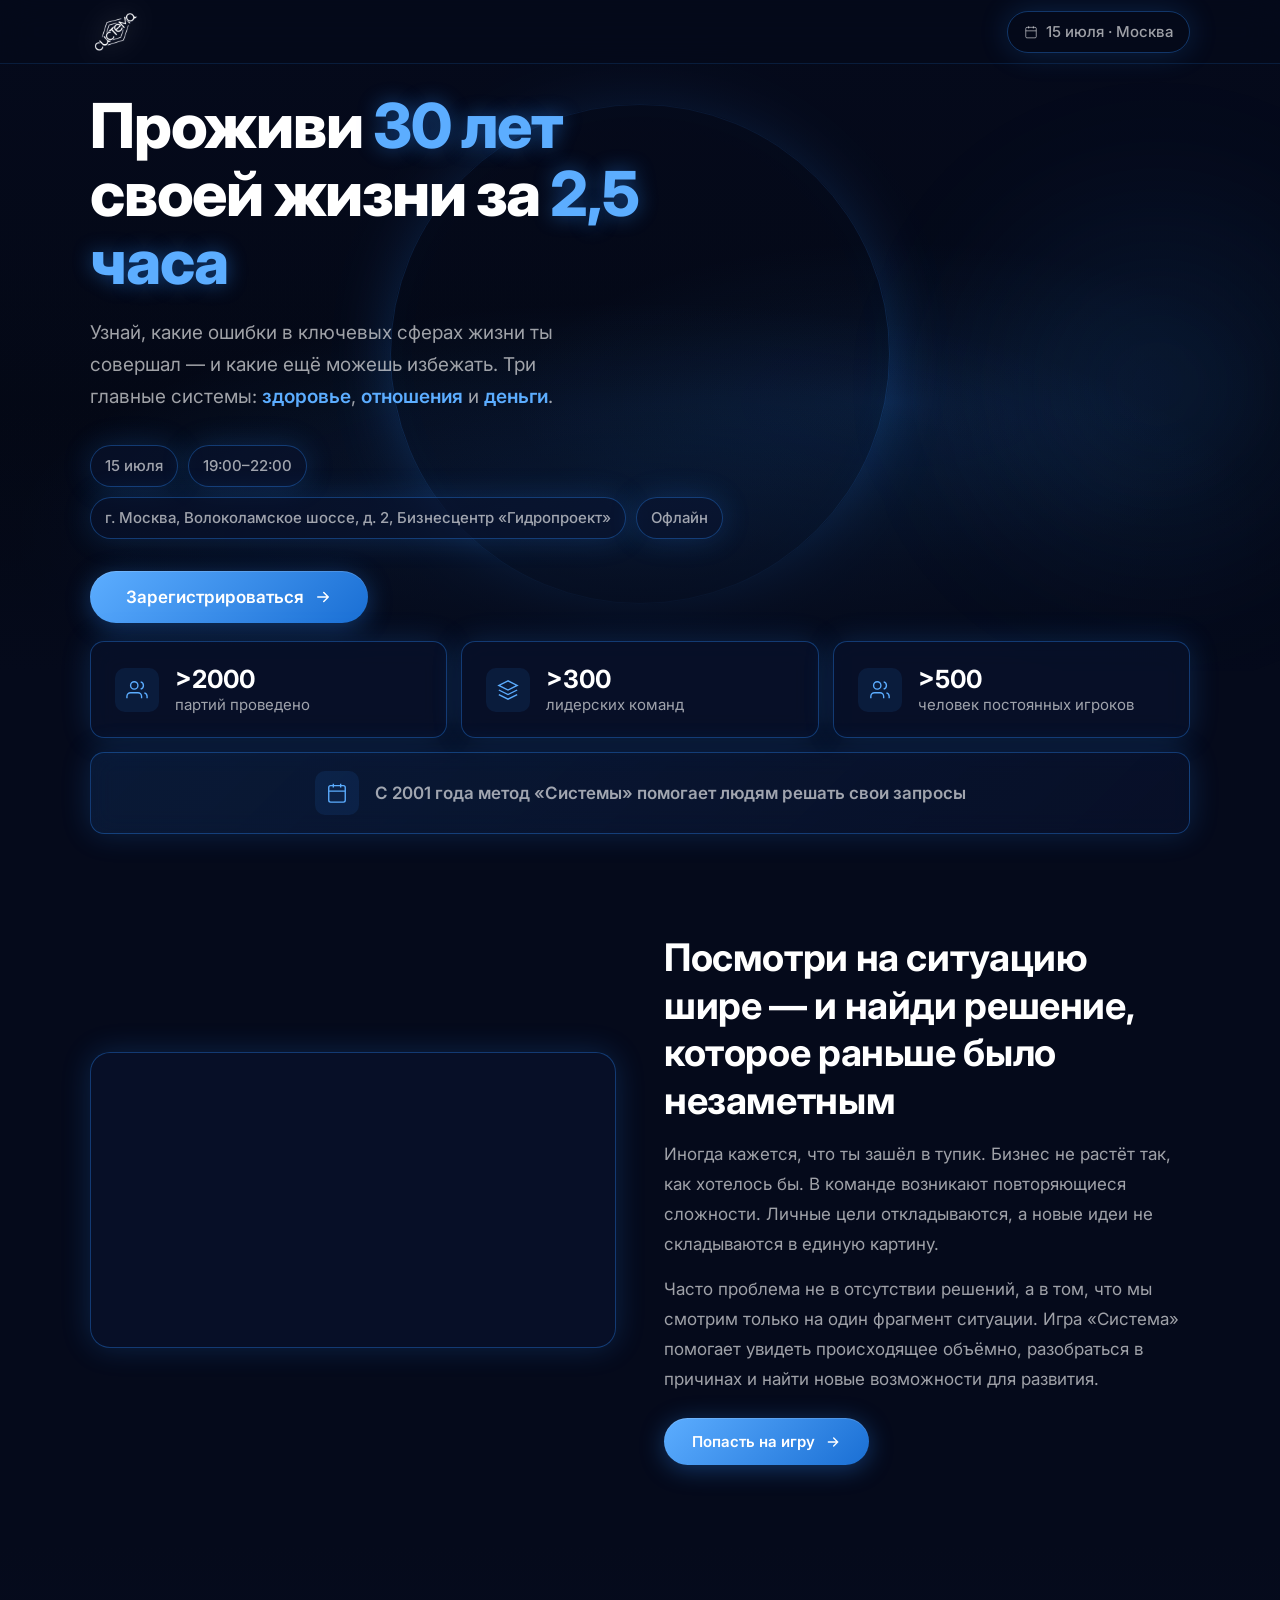
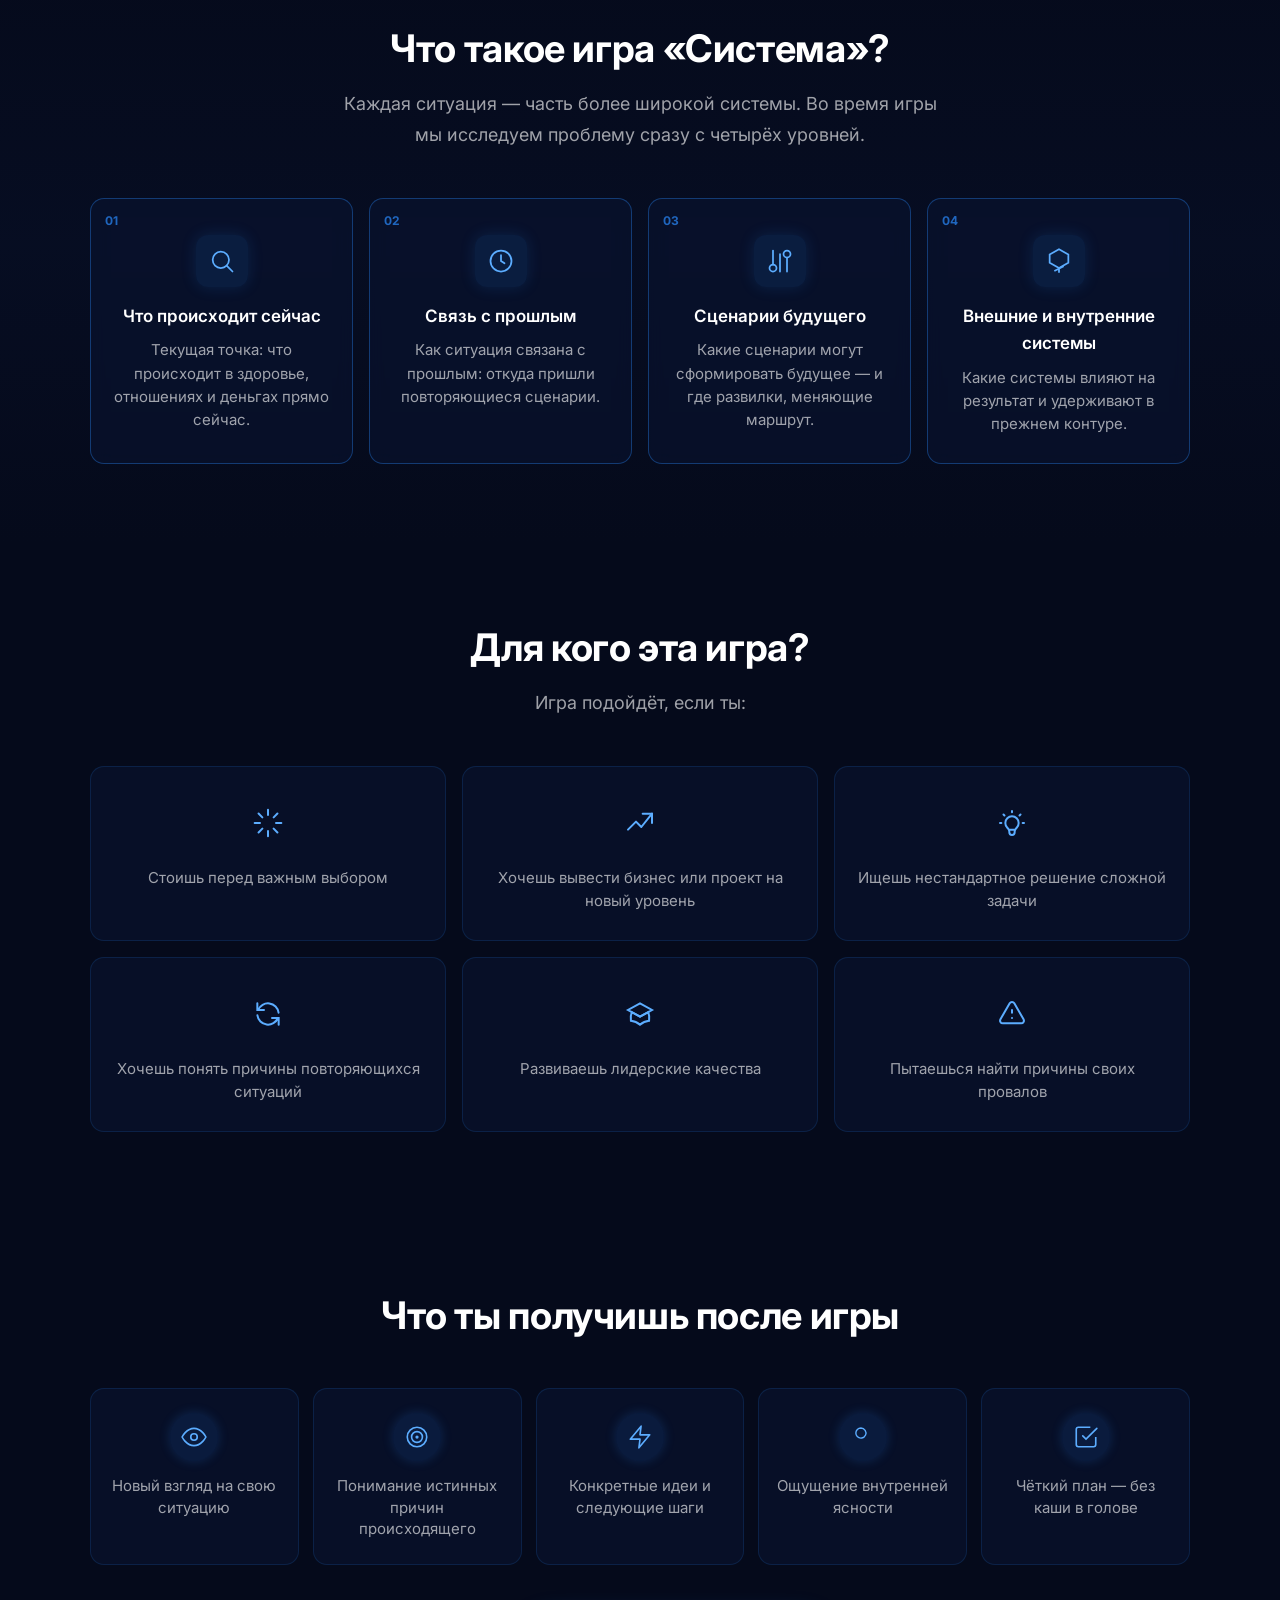
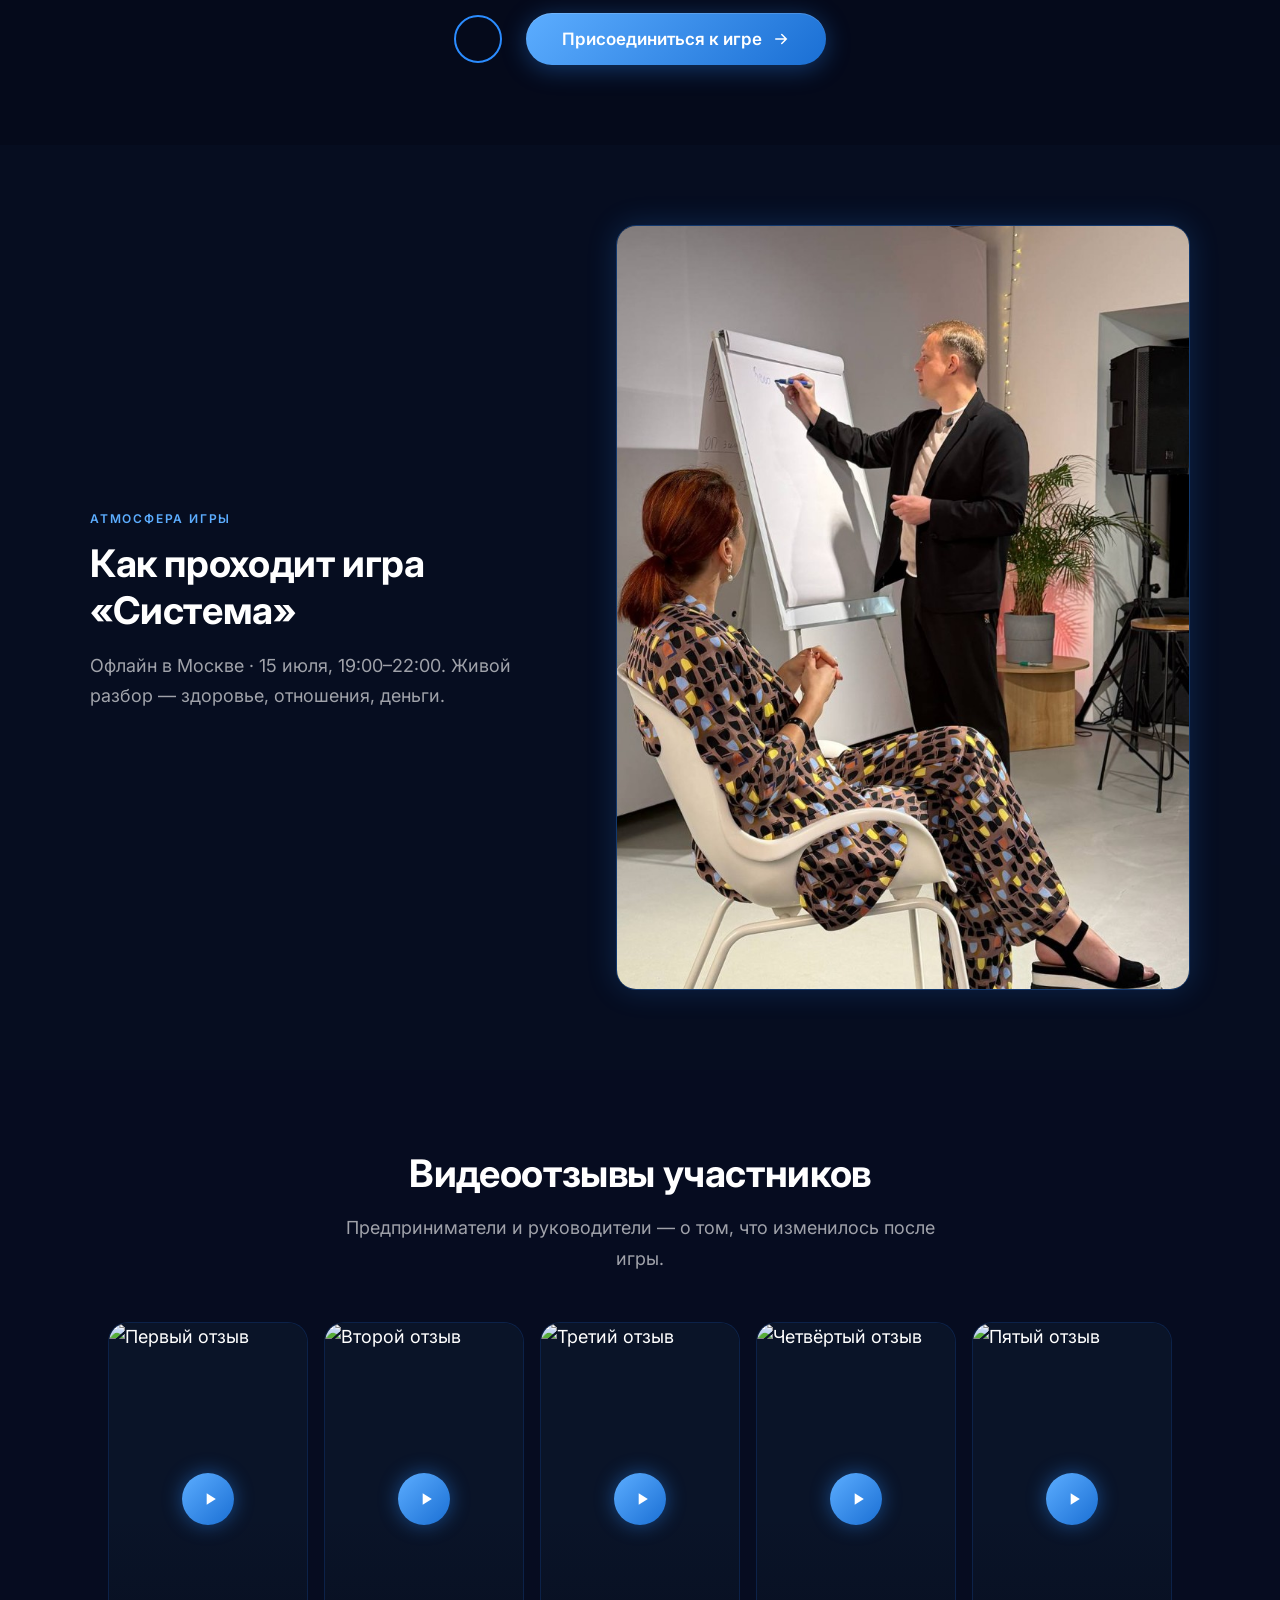
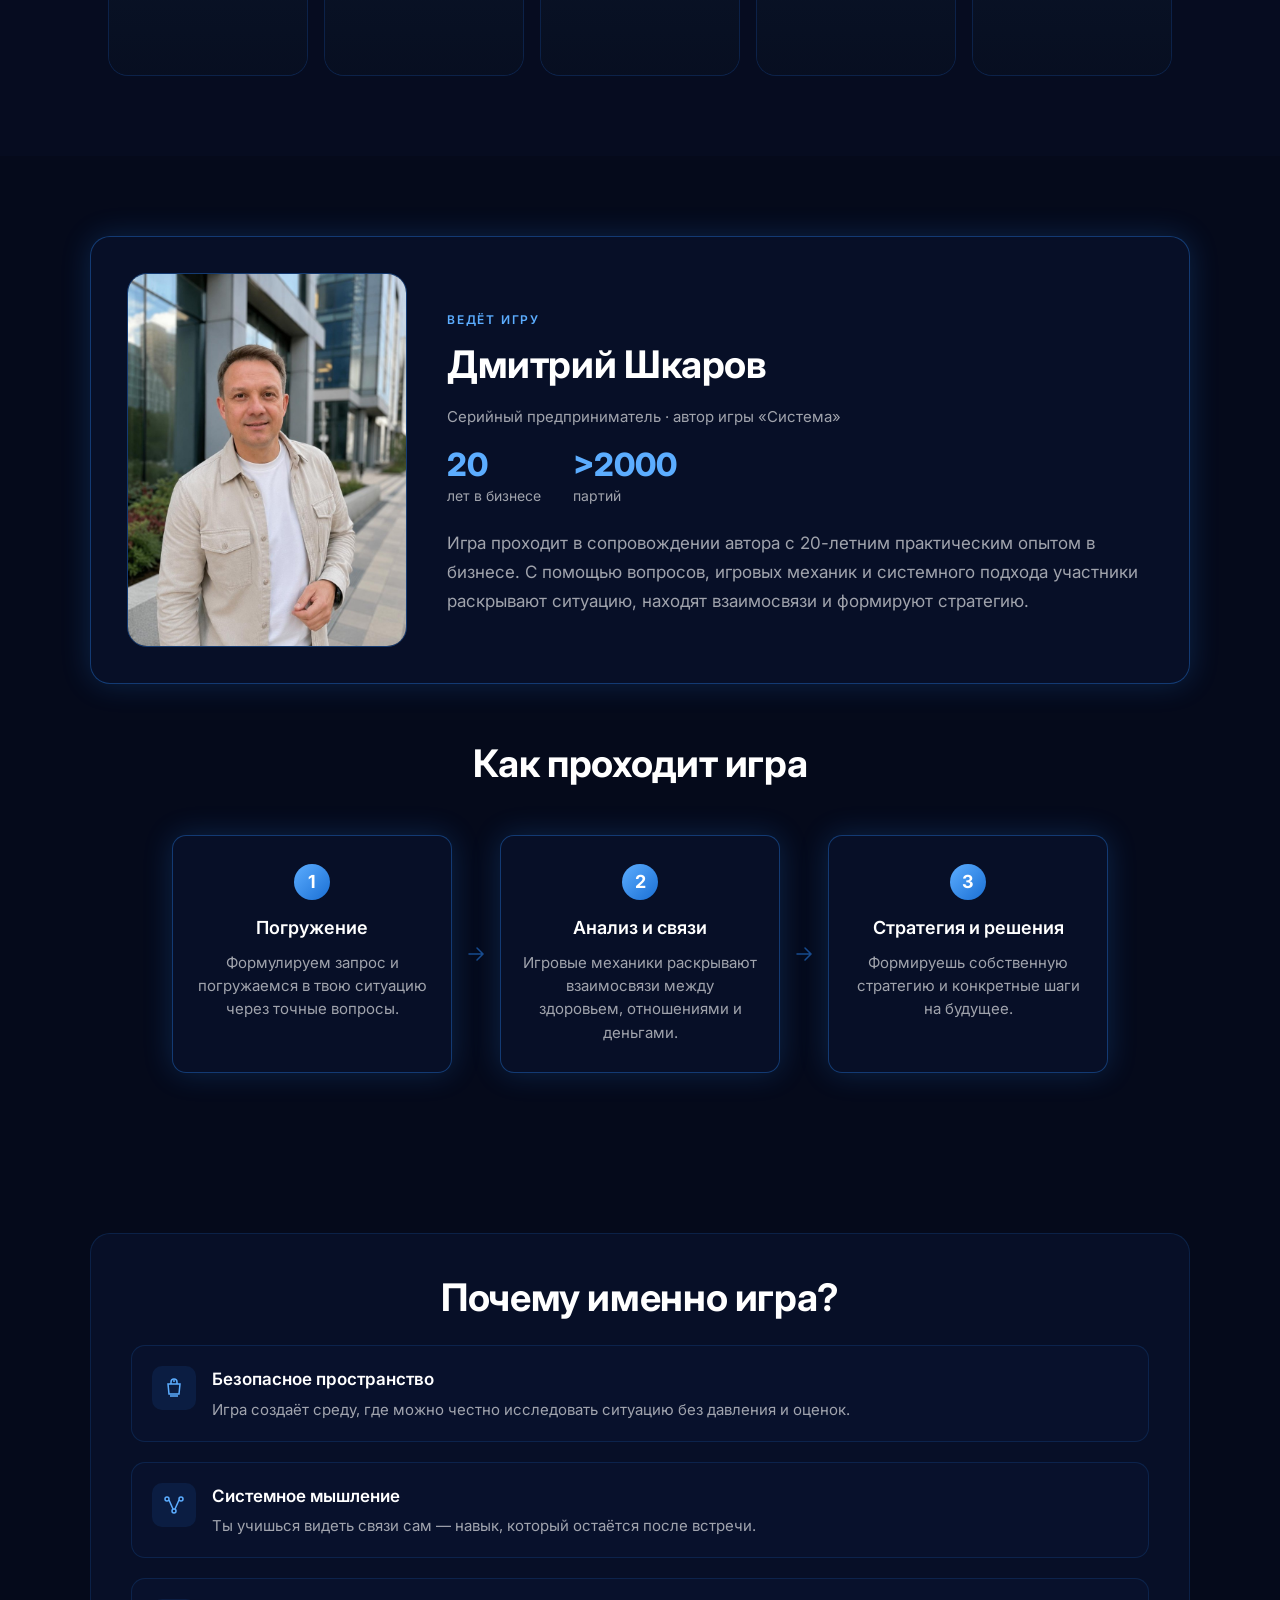
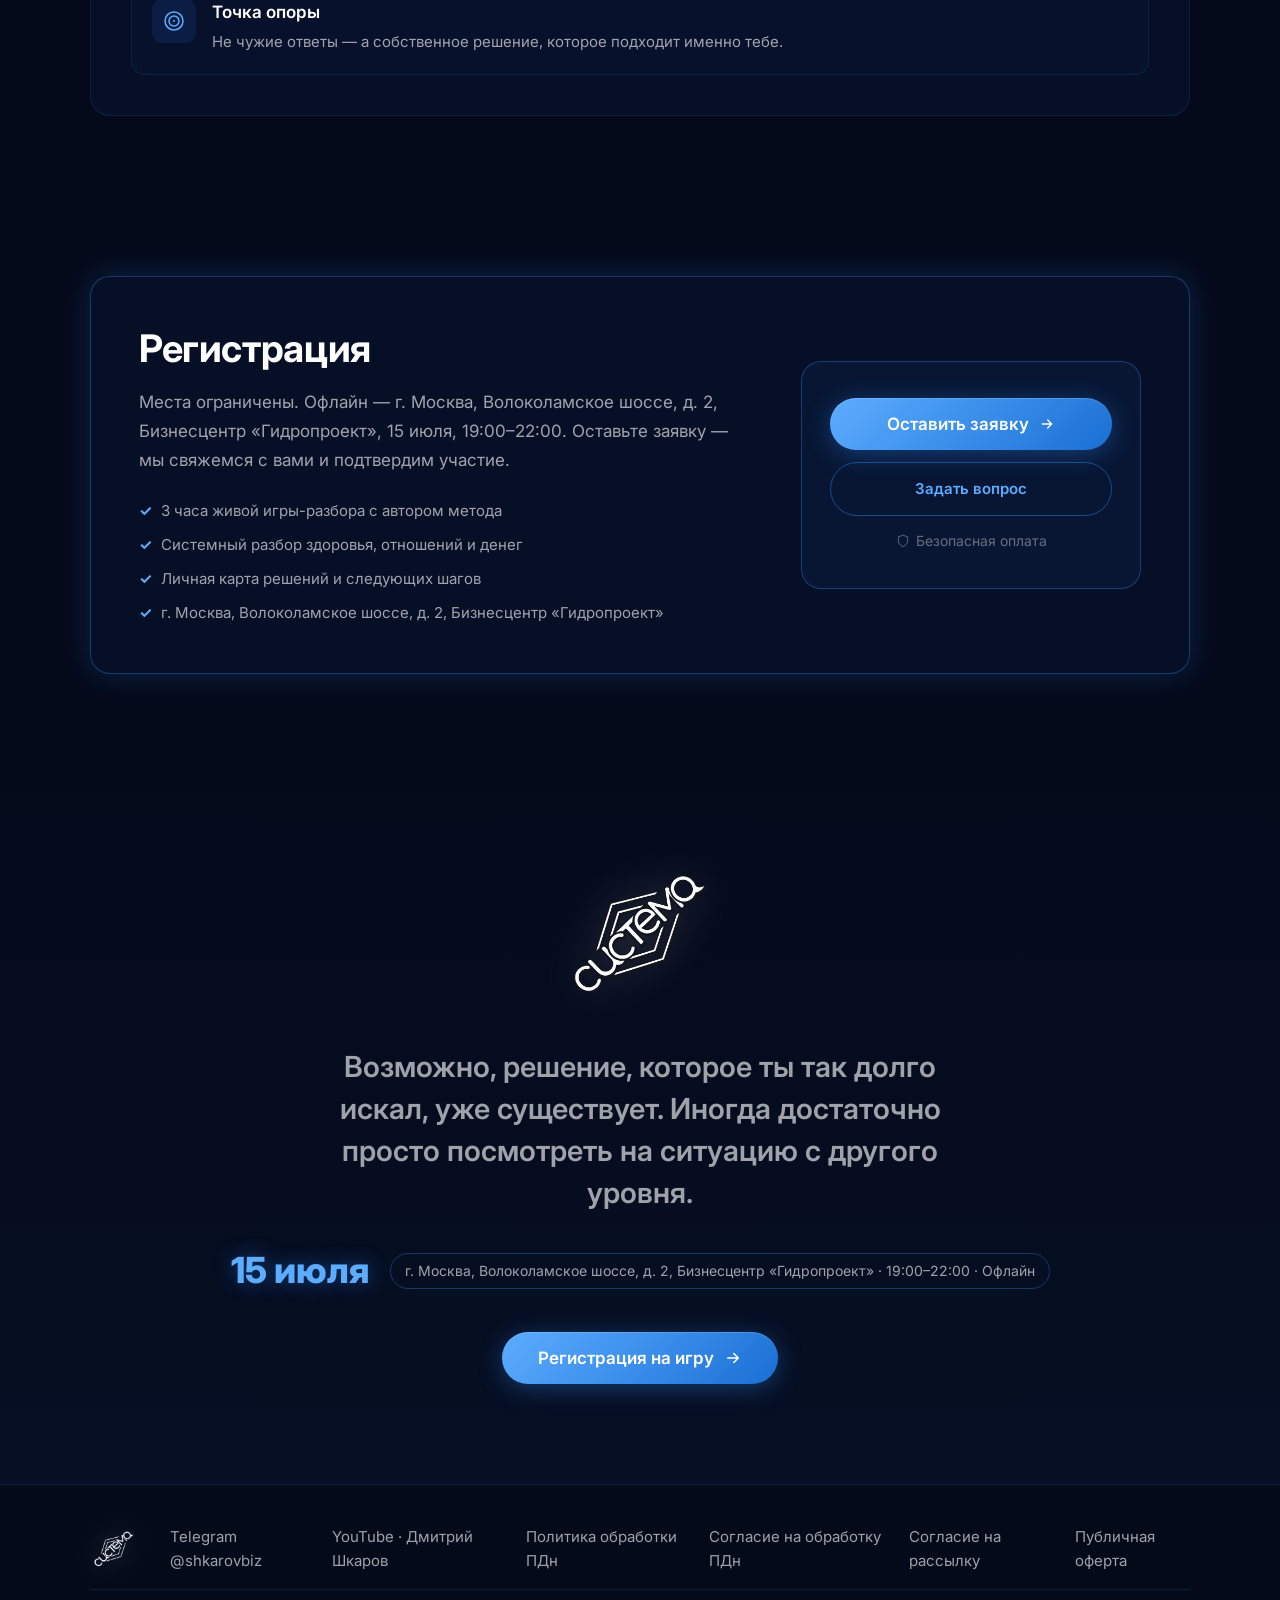
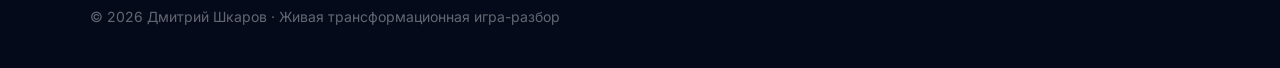
==== commit ebb041fd: "Add Hydropoject business center to event address. Co-authored-by: Cursor <cursoragent@cursor.com>" ====
--- a/index.html
+++ b/index.html
@@ -420,7 +420,7 @@
               <li>3 часа живой игры-разбора с автором метода</li>
               <li>Системный разбор здоровья, отношений и денег</li>
               <li>Личная карта решений и следующих шагов</li>
-              <li id="pricingLocation">г. Москва, Волоколамское шоссе, д. 2</li>
+              <li id="pricingLocation">г. Москва, Волоколамское шоссе, д. 2, Бизнесцентр «Гидропроект»</li>
             </ul>
           </div>
           <div class="pricing__action">
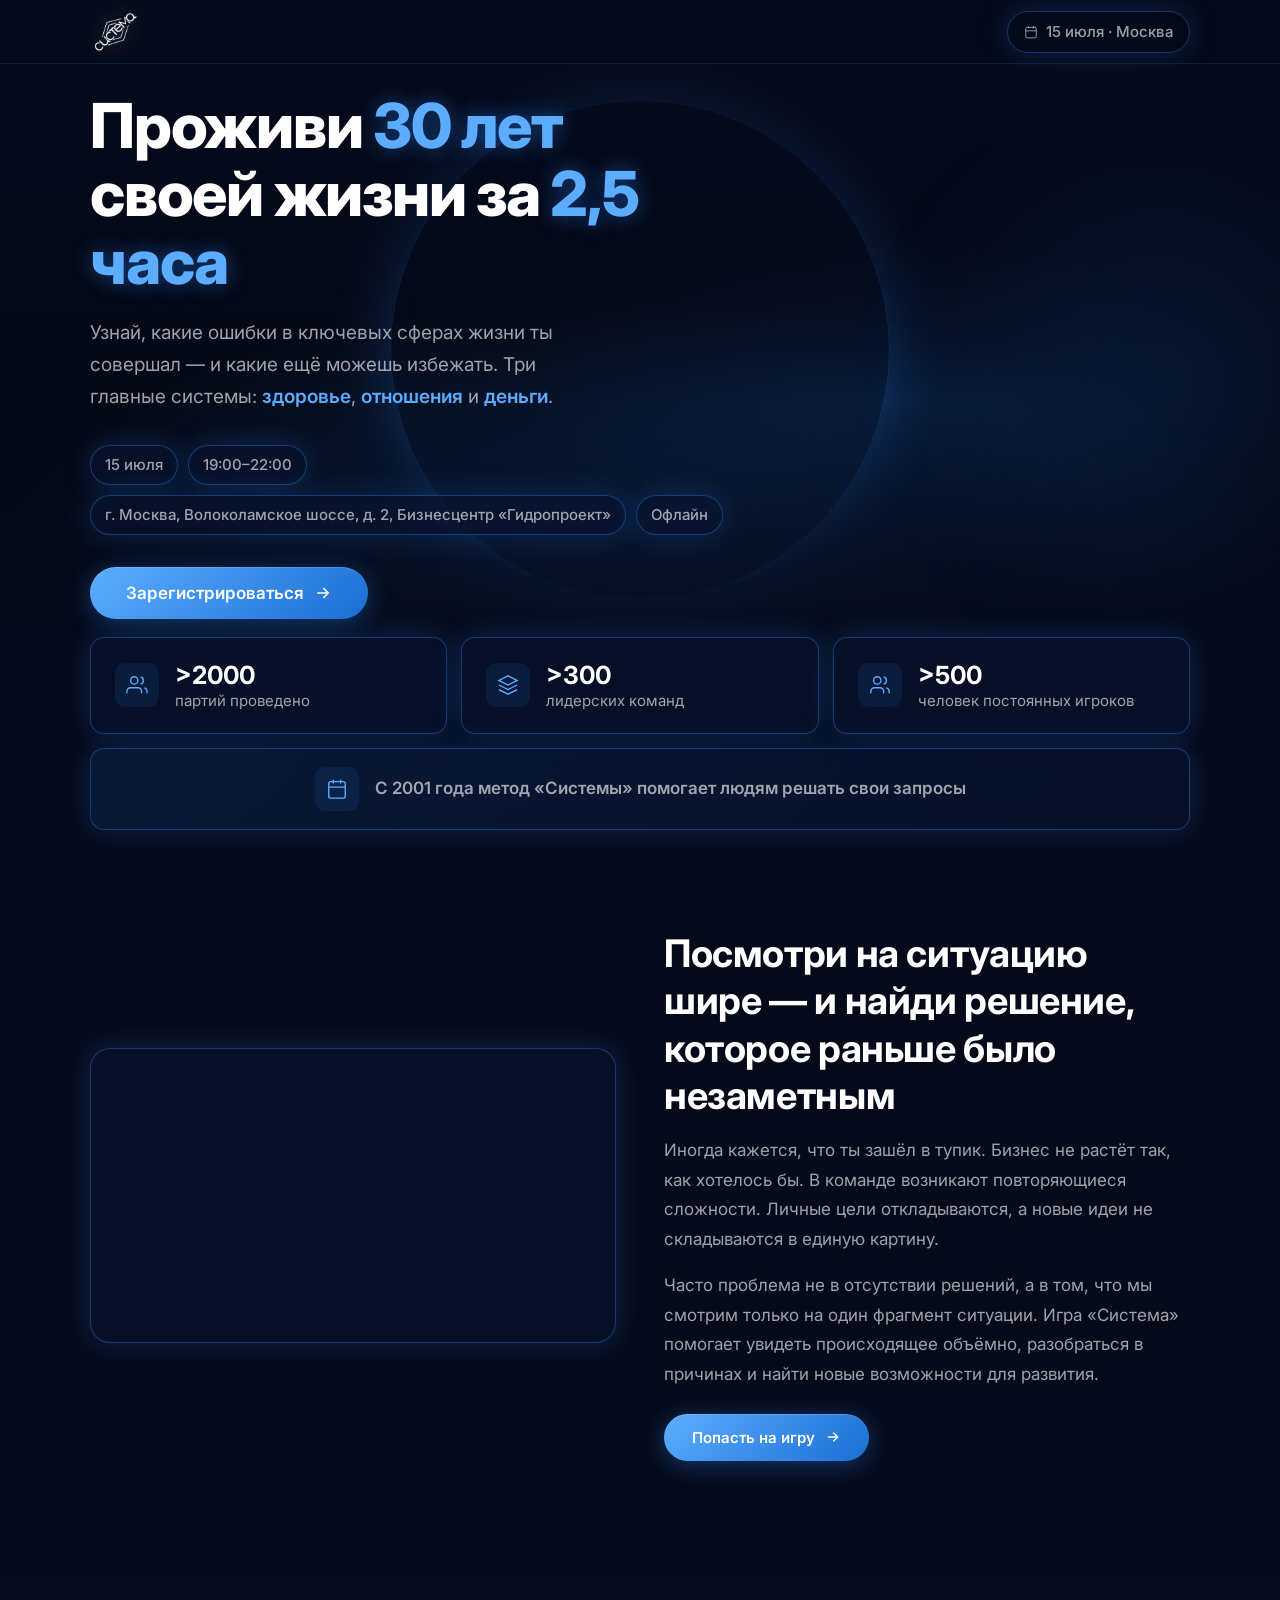
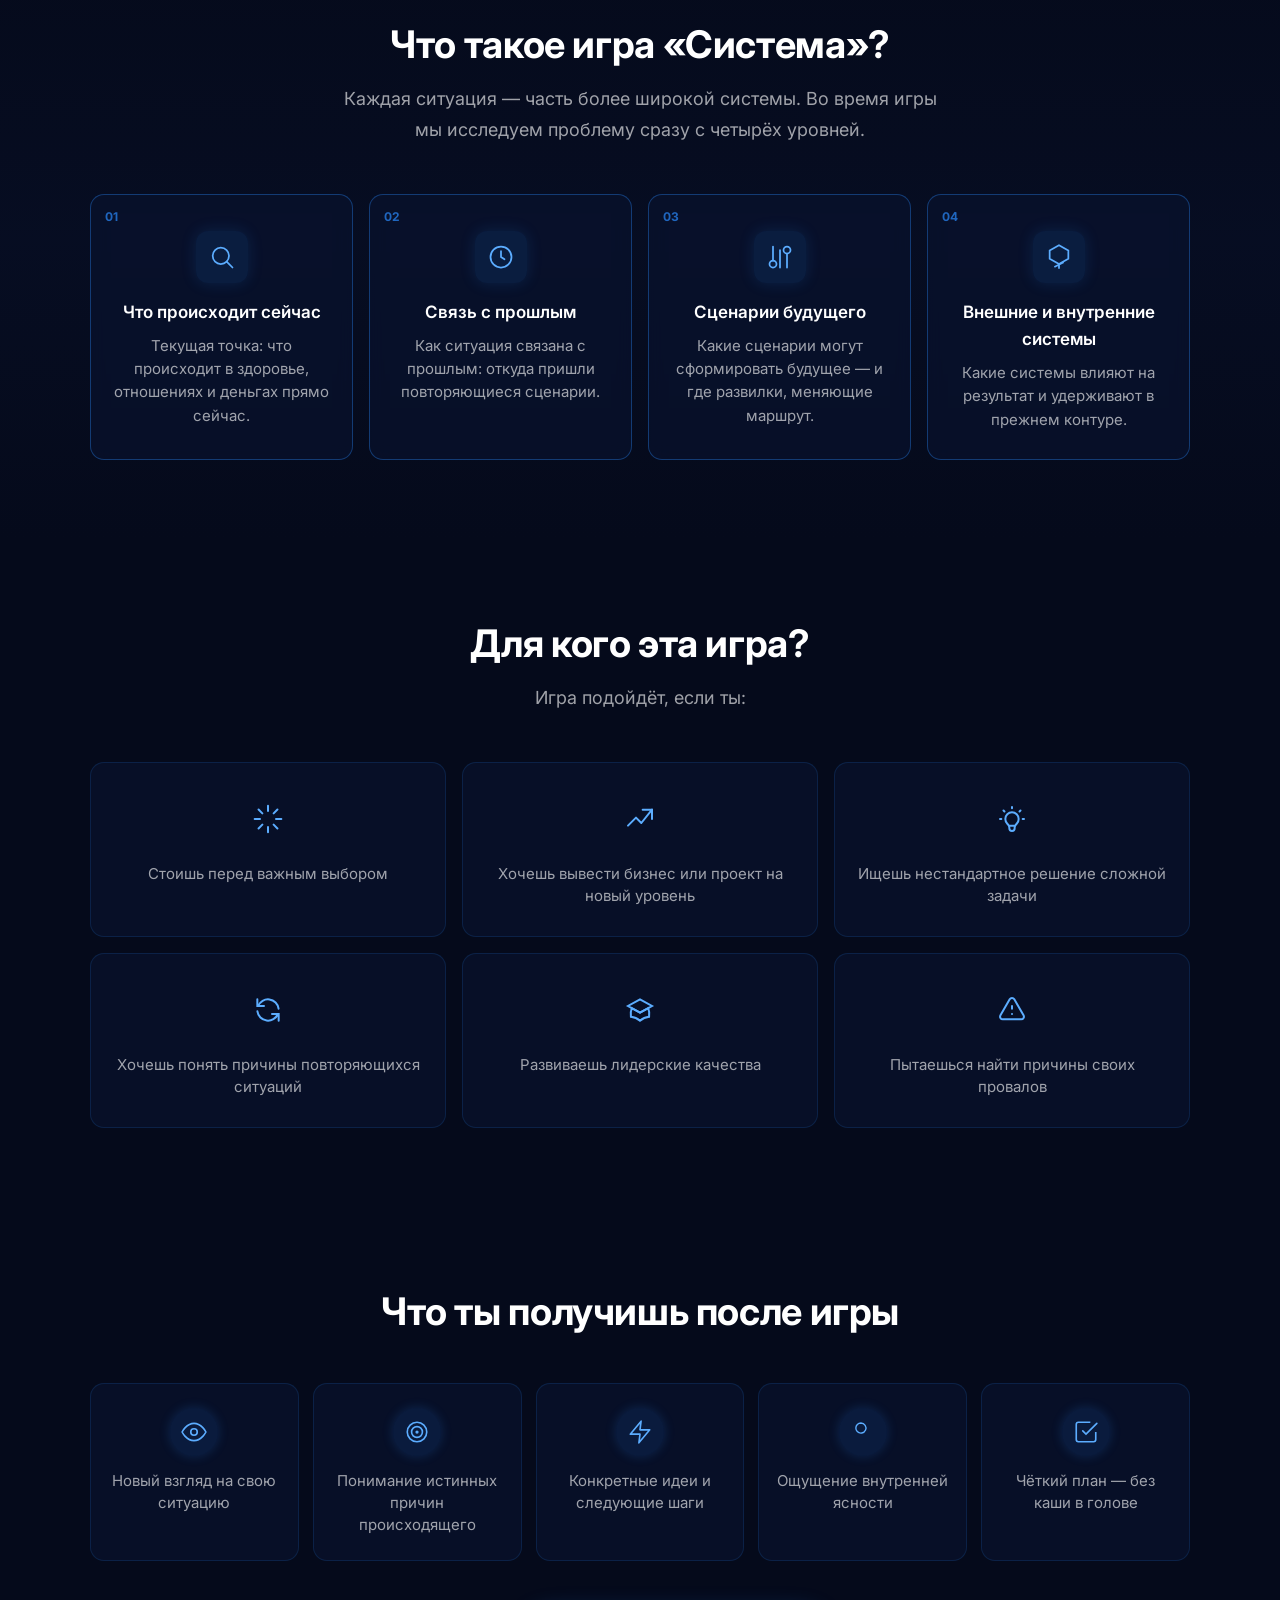
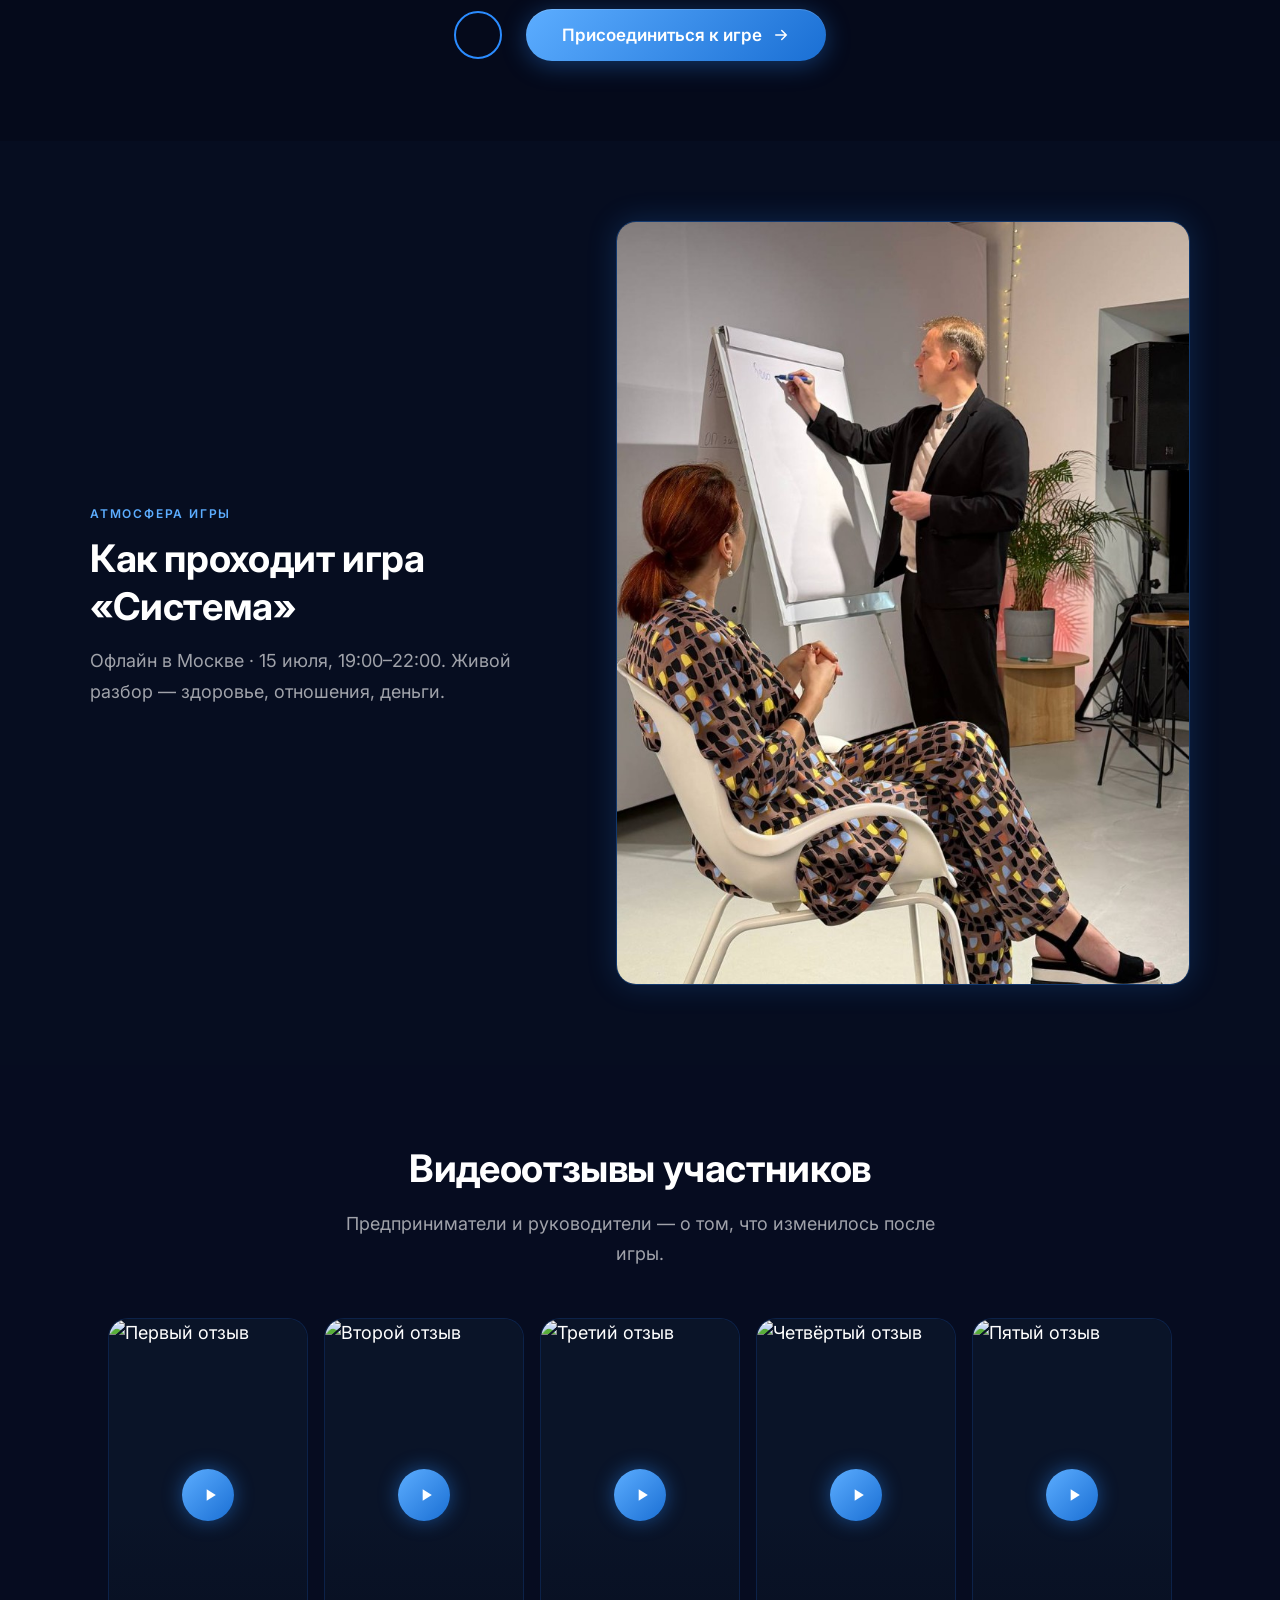
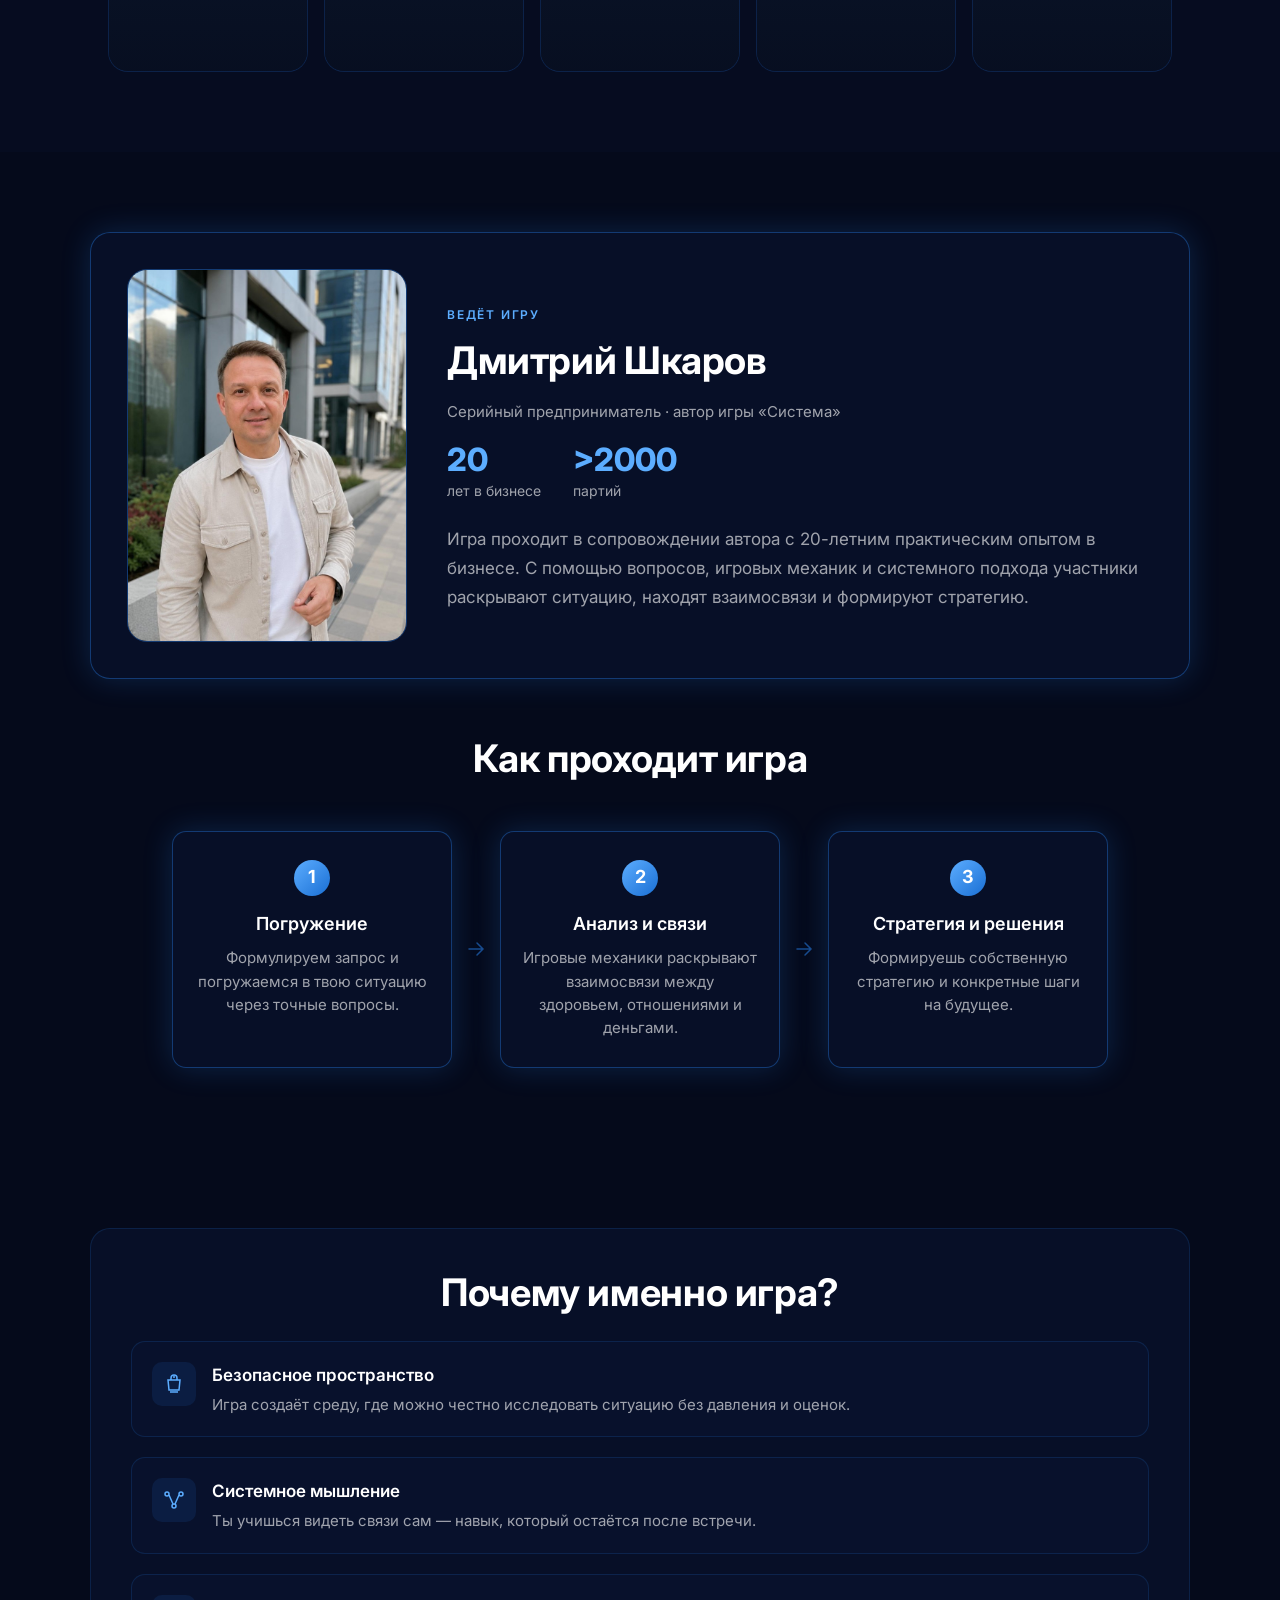
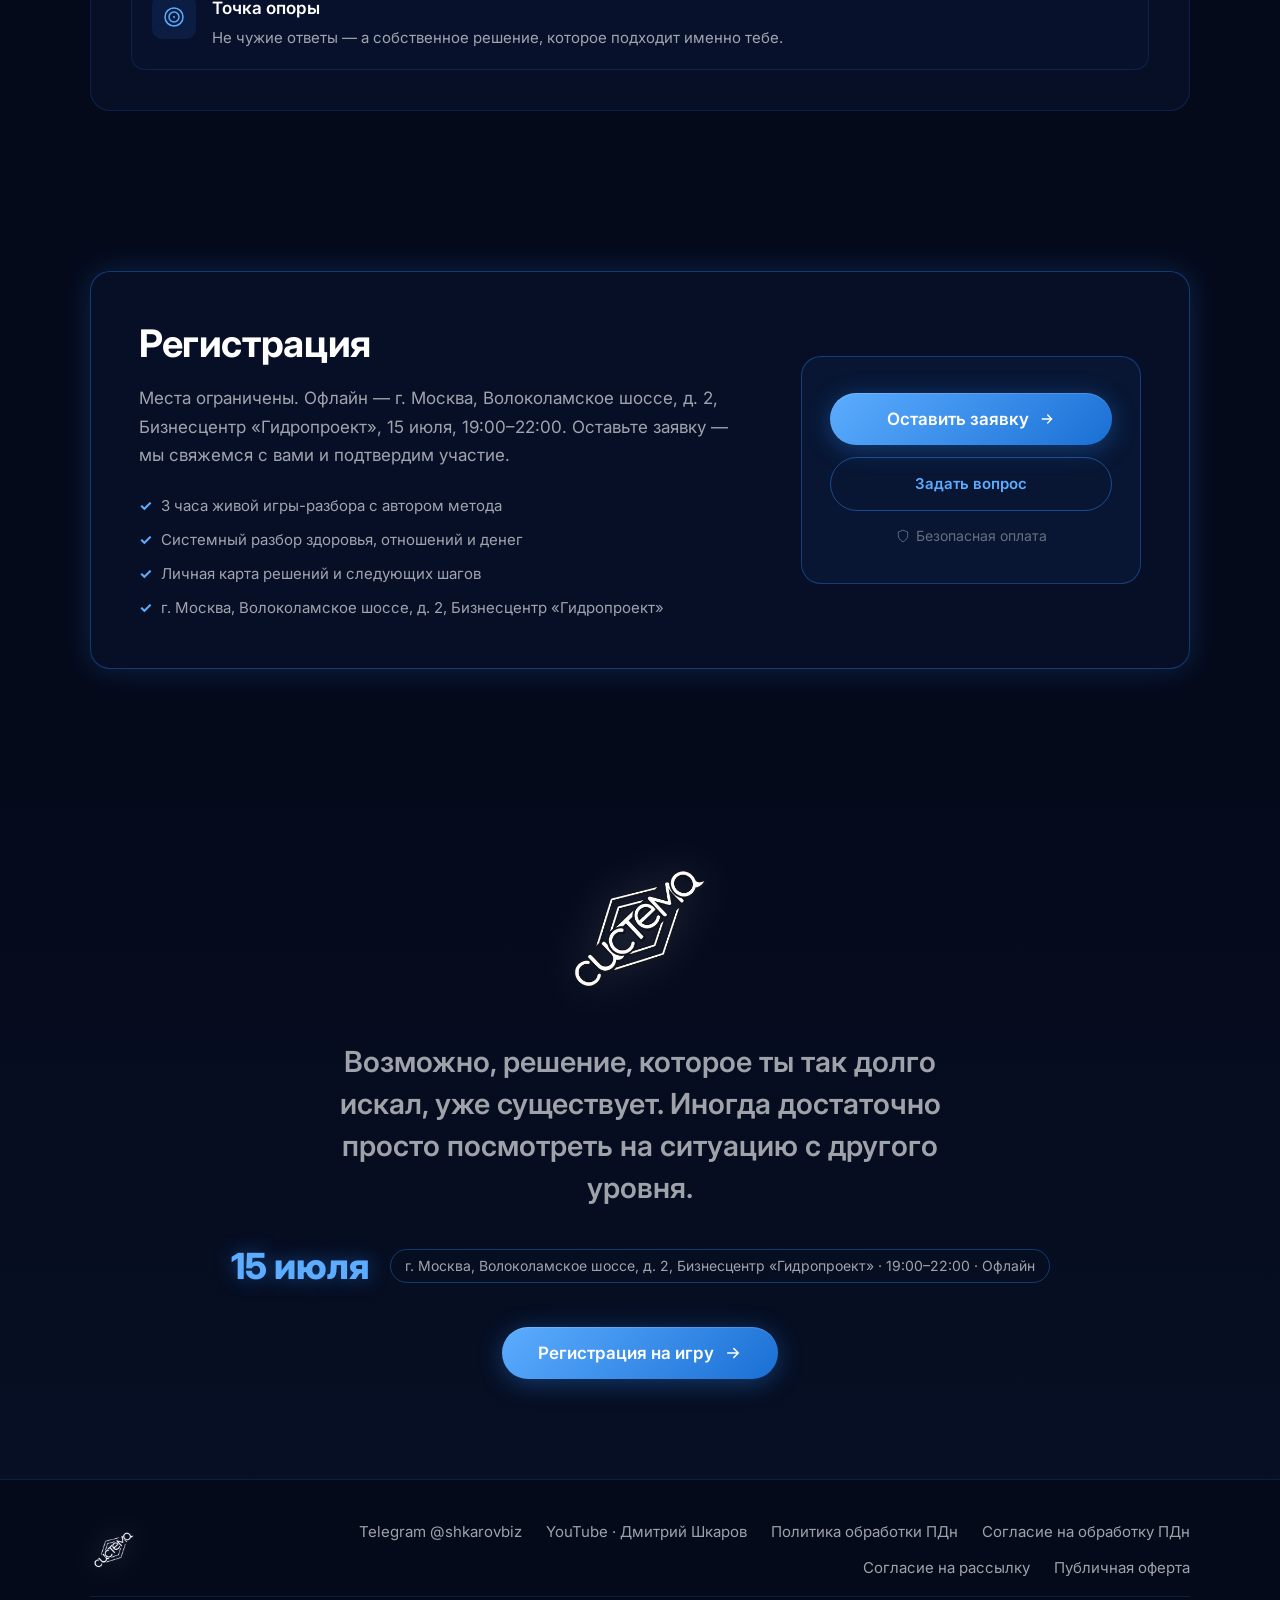
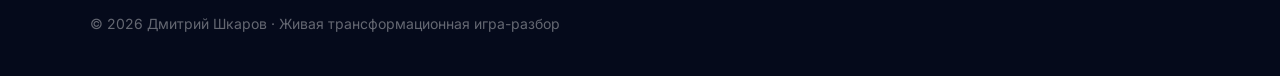
==== commit 29d44321: "Improve mobile responsive layout across all breakpoints. Co-authored-by: Cursor <cursoragent@cursor." ====
--- a/index.html
+++ b/index.html
@@ -2,7 +2,7 @@
 <html lang="ru">
 <head>
   <meta charset="UTF-8">
-  <meta name="viewport" content="width=device-width, initial-scale=1.0">
+  <meta name="viewport" content="width=device-width, initial-scale=1.0, viewport-fit=cover">
   <title>Игра «Система» — Дмитрий Шкаров · 15 июля · Москва</title>
   <meta name="description" content="Проживи 30 лет своей жизни за 2,5 часа. Офлайн в Москве, 15 июля, 19:00–22:00. Авторская игра для предпринимателей.">
   <link rel="preconnect" href="https://fonts.googleapis.com">
--- a/styles.css
+++ b/styles.css
@@ -302,6 +302,8 @@
   color: var(--text-muted);
   background: var(--bg-card);
   box-shadow: var(--shadow-glow);
+  white-space: normal;
+  line-height: 1.45;
 }
 
 /* ---- Stats Bar ---- */
@@ -1070,6 +1072,10 @@
   border-radius: var(--radius-pill);
   font-size: var(--fs-xs);
   color: var(--text-muted);
+  white-space: normal;
+  line-height: 1.45;
+  text-align: center;
+  max-width: 100%;
 }
 
 /* ---- Footer ---- */
@@ -1092,7 +1098,8 @@
 
 .footer__links {
   display: flex;
-  gap: 24px;
+  flex-wrap: wrap;
+  gap: 12px 24px;
   justify-content: flex-end;
 }
 
@@ -1441,30 +1448,165 @@
   .process__steps { flex-wrap: wrap; }
   .process-step__arrow { display: none; }
   .process-step { max-width: 100%; flex: 1 1 100%; }
-  .reviews__grid { grid-template-columns: repeat(3, minmax(150px, 200px)); }
+  .reviews__grid {
+    grid-template-columns: repeat(auto-fit, minmax(150px, 1fr));
+    justify-content: stretch;
+  }
 }
 
 @media (max-width: 768px) {
+  :root {
+    --fs-body: 16px;
+    --fs-price: 42px;
+    --fs-price-currency: 22px;
+    --header-h: 56px;
+  }
+
+  .container { padding: 0 16px; }
+
   .burger { display: flex; }
-  .header__date { font-size: var(--fs-xs); padding: 6px 12px; }
-  .hero { min-height: auto; padding-bottom: 36px; }
+
+  .logo__img { height: 42px; }
+
+  .header__inner { gap: 10px; min-width: 0; }
+
+  .header__date {
+    font-size: 12px;
+    padding: 5px 10px;
+    min-width: 0;
+    max-width: calc(100vw - 120px);
+    white-space: nowrap;
+    overflow: hidden;
+    text-overflow: ellipsis;
+  }
+
+  .mobile-menu {
+    padding: 20px 16px calc(20px + env(safe-area-inset-bottom, 0px));
+  }
+
+  .hero {
+    min-height: auto;
+    padding: calc(var(--header-h) + 20px) 0 36px;
+  }
+
+  .hero__title { margin-bottom: 16px; }
+  .hero__subtitle { font-size: var(--fs-md); margin-bottom: 24px; }
+
+  .hero__meta { margin-bottom: 24px; gap: 8px; }
+
+  .hero__meta-item {
+    font-size: 13px;
+    padding: 6px 12px;
+  }
+
+  .hero__content .btn--lg {
+    width: 100%;
+    white-space: normal;
+  }
+
+  .btn--lg { padding: 14px 24px; }
+  .btn--full { white-space: normal; }
+
+  .stats-bar { margin-top: -16px; }
   .stats-bar__metrics { grid-template-columns: 1fr; }
   .stats-bar__highlight { flex-direction: column; padding: 20px; }
+
+  .section { padding: 56px 0; }
+
   .audience__grid { grid-template-columns: repeat(2, 1fr); }
   .benefits__grid { grid-template-columns: repeat(2, 1fr); }
-  .reviews__grid { grid-template-columns: repeat(3, minmax(140px, 200px)); }
   .levels__grid { grid-template-columns: 1fr; }
-  .section { padding: 60px 0; }
-  .pricing__card { padding: 28px 20px; }
+
+  .reviews__grid {
+    grid-template-columns: repeat(2, minmax(0, 1fr));
+    gap: 12px;
+  }
+
+  .why__card { padding: 28px 20px; }
+
+  .pricing__card { padding: 28px 20px; gap: 28px; }
+  .pricing__action { padding: 24px 16px; }
+
+  .cta { padding: 64px 0; }
+  .cta__date { font-size: var(--fs-2xl); }
+
+  .footer { padding-bottom: calc(40px + env(safe-area-inset-bottom, 0px)); }
   .footer__inner { grid-template-columns: 1fr; }
   .footer__links { justify-content: flex-start; }
+
   .benefits__cta { flex-direction: column; }
   .pulse-ring { display: none; }
+
+  .modal { padding: 12px; align-items: center; }
+
+  .modal__dialog {
+    padding: 28px 20px 24px;
+    max-height: calc(100dvh - 24px);
+    overflow-y: auto;
+    -webkit-overflow-scrolling: touch;
+  }
+
+  .legal { padding: 36px 0 56px; }
+  .legal__title { font-size: clamp(24px, 6vw, 32px); }
+  .legal__meta { padding: 16px; }
+
+  .legal__table,
+  .legal__table tbody,
+  .legal__table tr,
+  .legal__table th,
+  .legal__table td { display: block; width: 100%; }
+
+  .legal__table tr {
+    margin-bottom: 12px;
+    border: 1px solid var(--border-light);
+    border-radius: var(--radius);
+    overflow: hidden;
+  }
+
+  .legal__table th {
+    border-bottom: none;
+    padding-bottom: 6px;
+  }
+
+  .legal__table td { padding-top: 0; }
 }
 
 @media (max-width: 480px) {
+  .header__date { display: none; }
+
   .audience__grid { grid-template-columns: 1fr; }
   .benefits__grid { grid-template-columns: 1fr; }
-  .reviews__grid { grid-template-columns: repeat(2, minmax(130px, 1fr)); }
-  .cta__meta { flex-direction: column; gap: 12px; }
-}
+
+  .hero__meta-item { flex: 1 1 100%; }
+
+  .reviews__grid { grid-template-columns: repeat(2, minmax(0, 1fr)); }
+
+  .cta__meta { flex-direction: column; gap: 12px; align-items: stretch; }
+
+  .cta__seats { width: 100%; }
+
+  .process-step { padding: 20px 16px; }
+
+  .modal { padding: 0; align-items: flex-end; }
+
+  .modal__dialog {
+    max-width: 100%;
+    max-height: 92dvh;
+    border-bottom-left-radius: 0;
+    border-bottom-right-radius: 0;
+    padding: 24px 16px calc(20px + env(safe-area-inset-bottom, 0px));
+  }
+
+  .modal--video .modal__dialog--video {
+    max-width: 100%;
+    border-radius: var(--radius-lg) var(--radius-lg) 0 0;
+  }
+}
+
+@media (max-width: 360px) {
+  .reviews__grid {
+    grid-template-columns: minmax(0, 1fr);
+    max-width: 240px;
+    margin: 0 auto;
+  }
+}
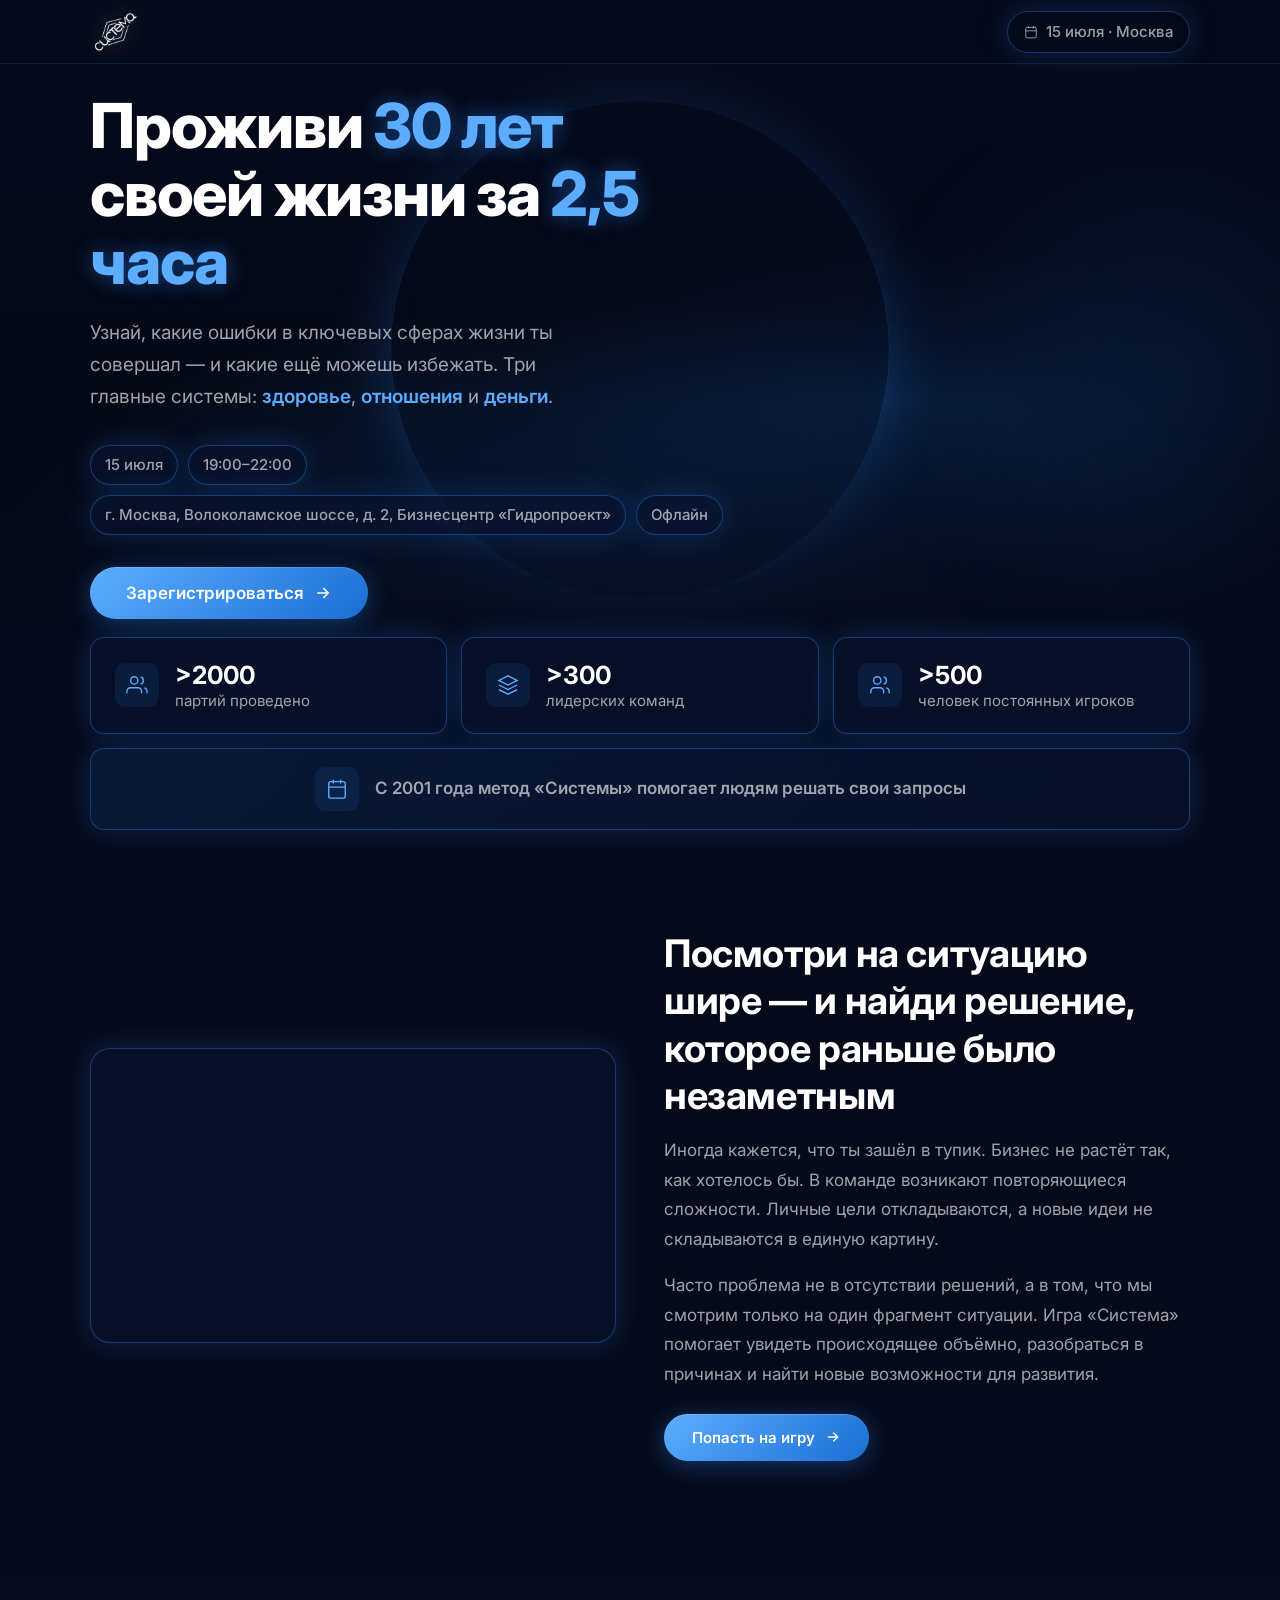
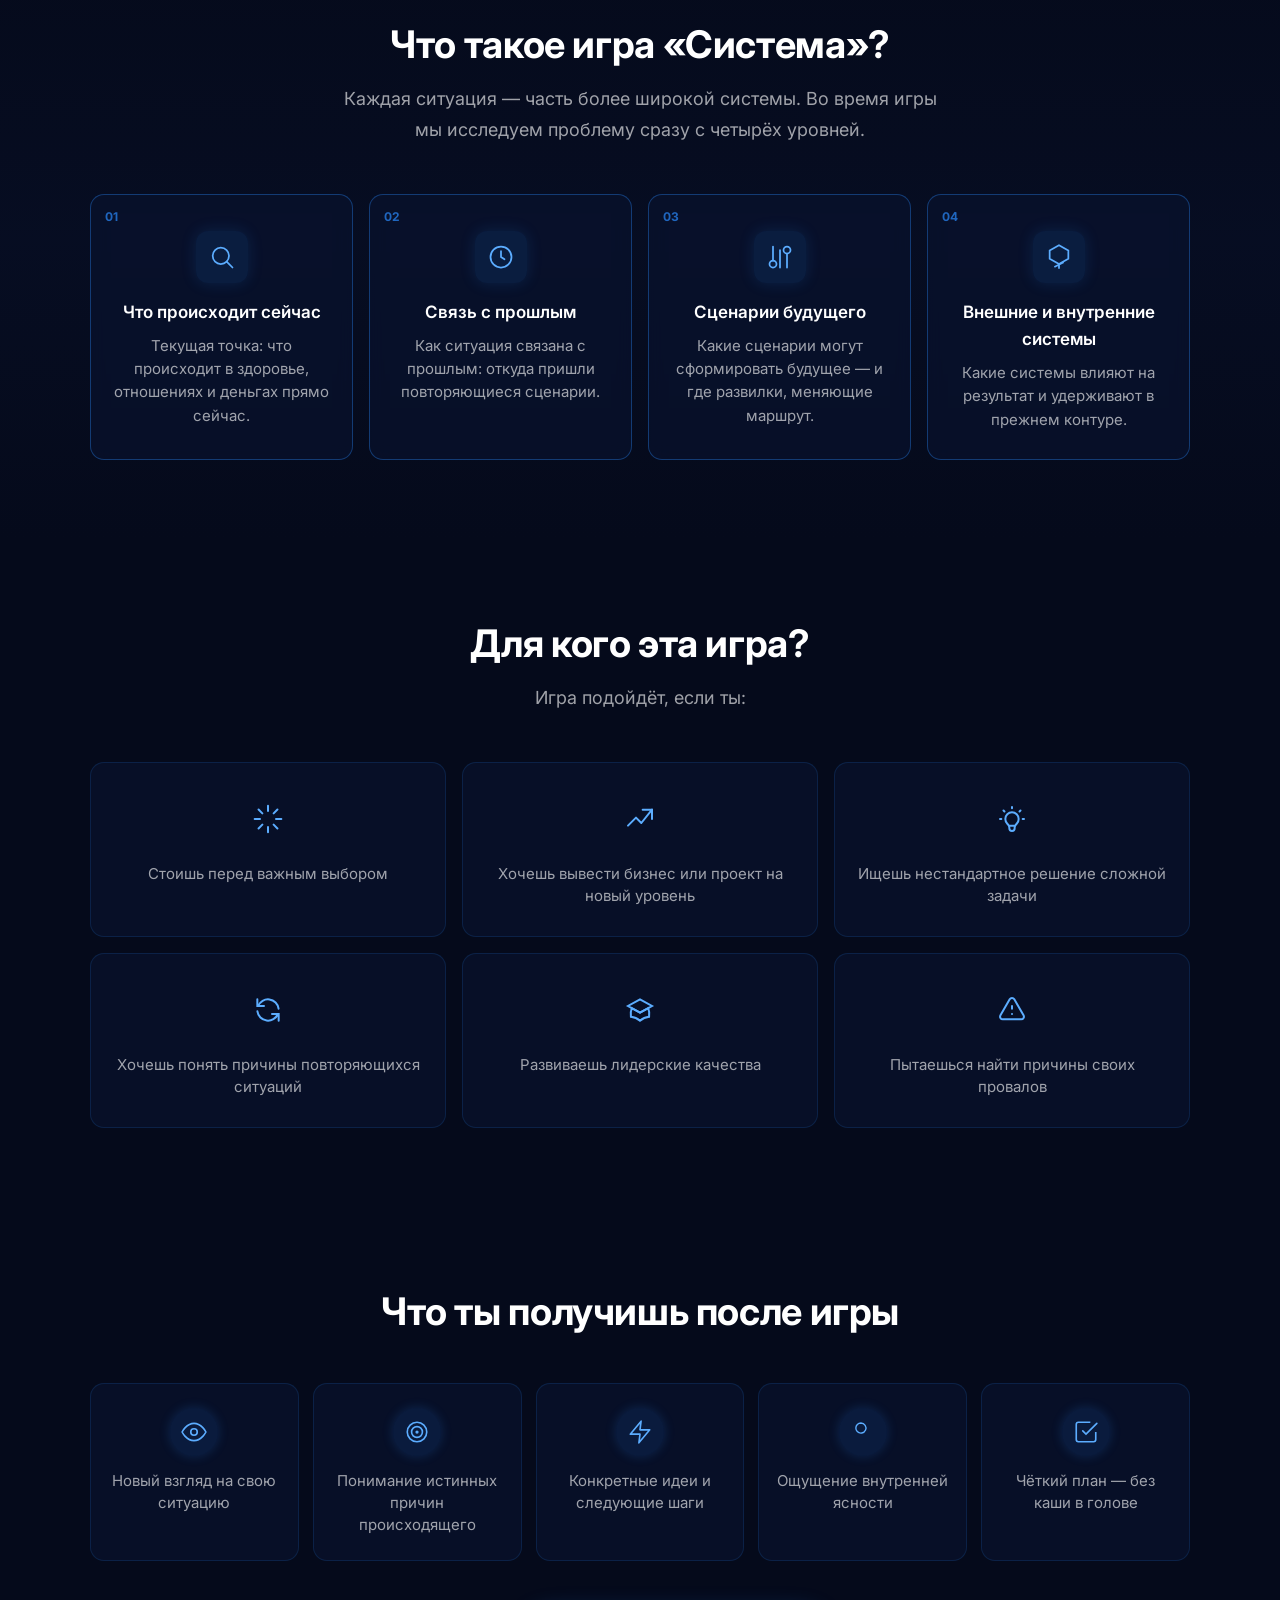
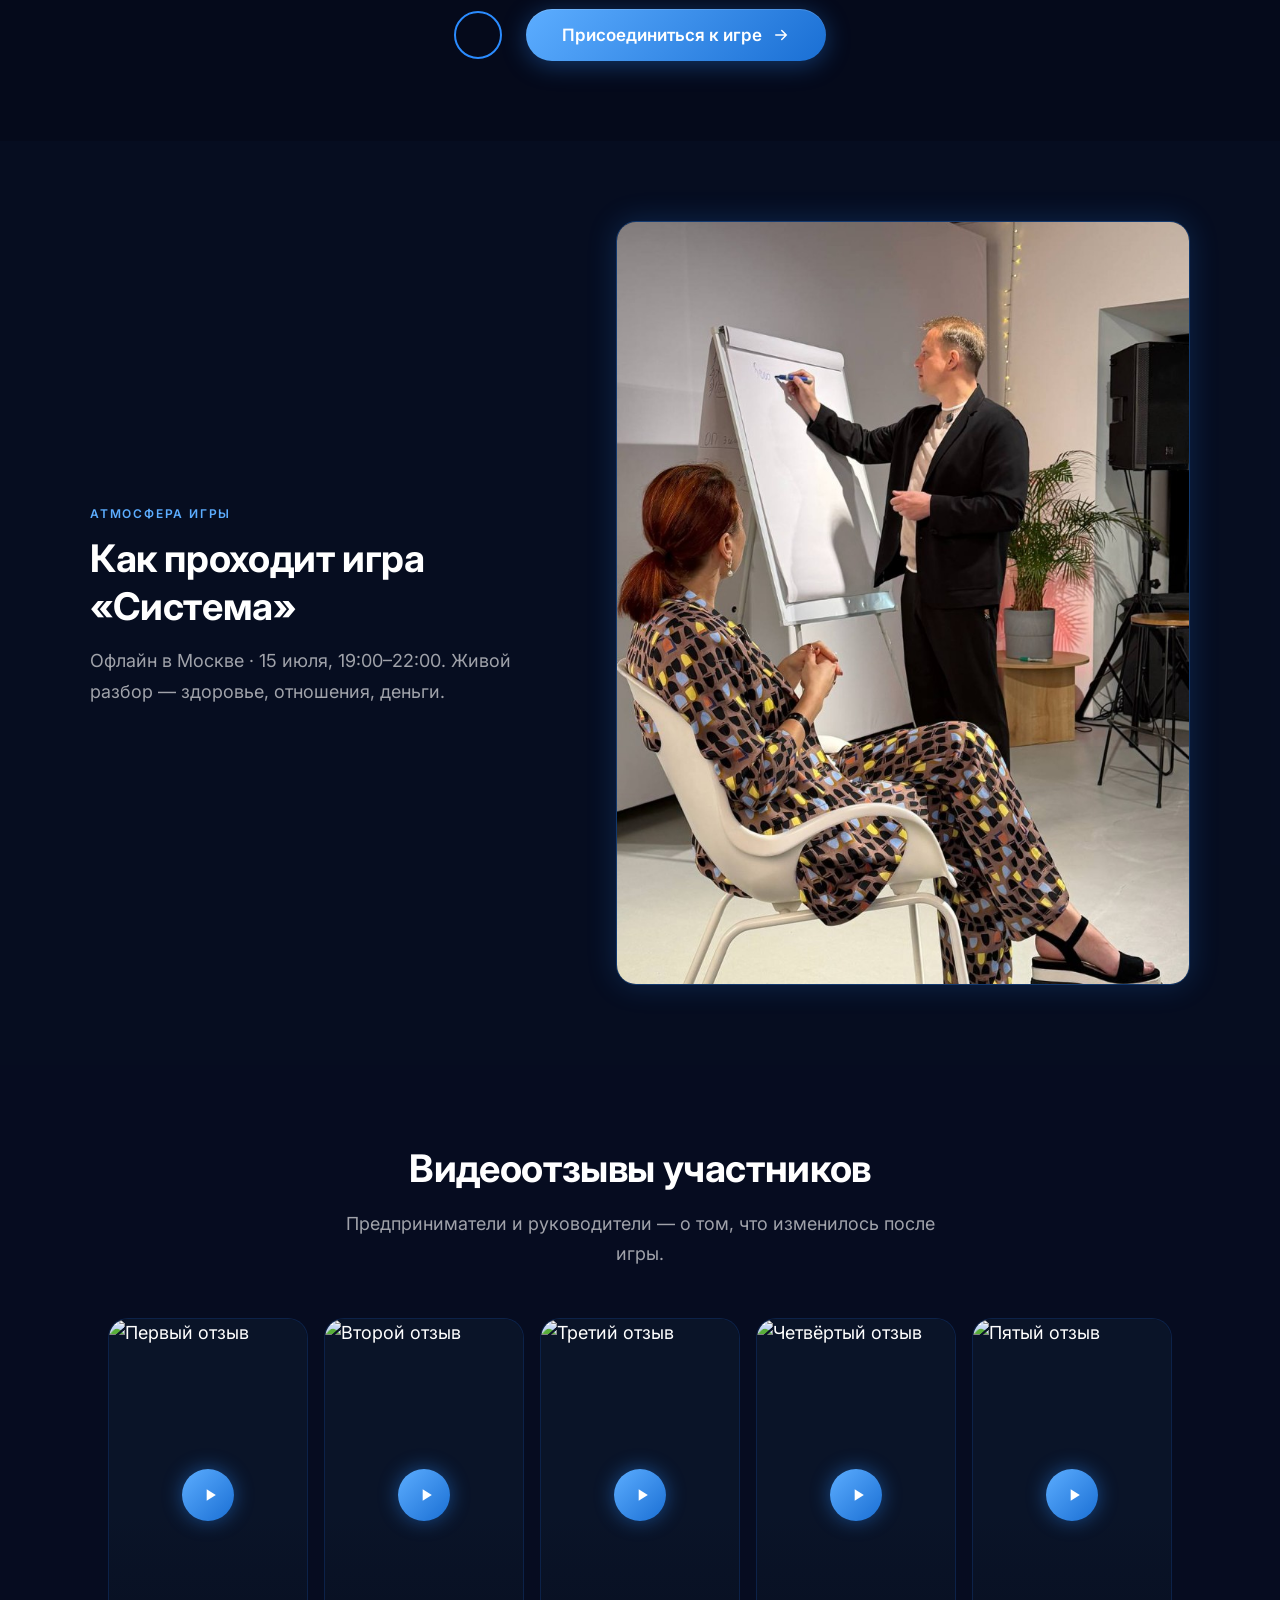
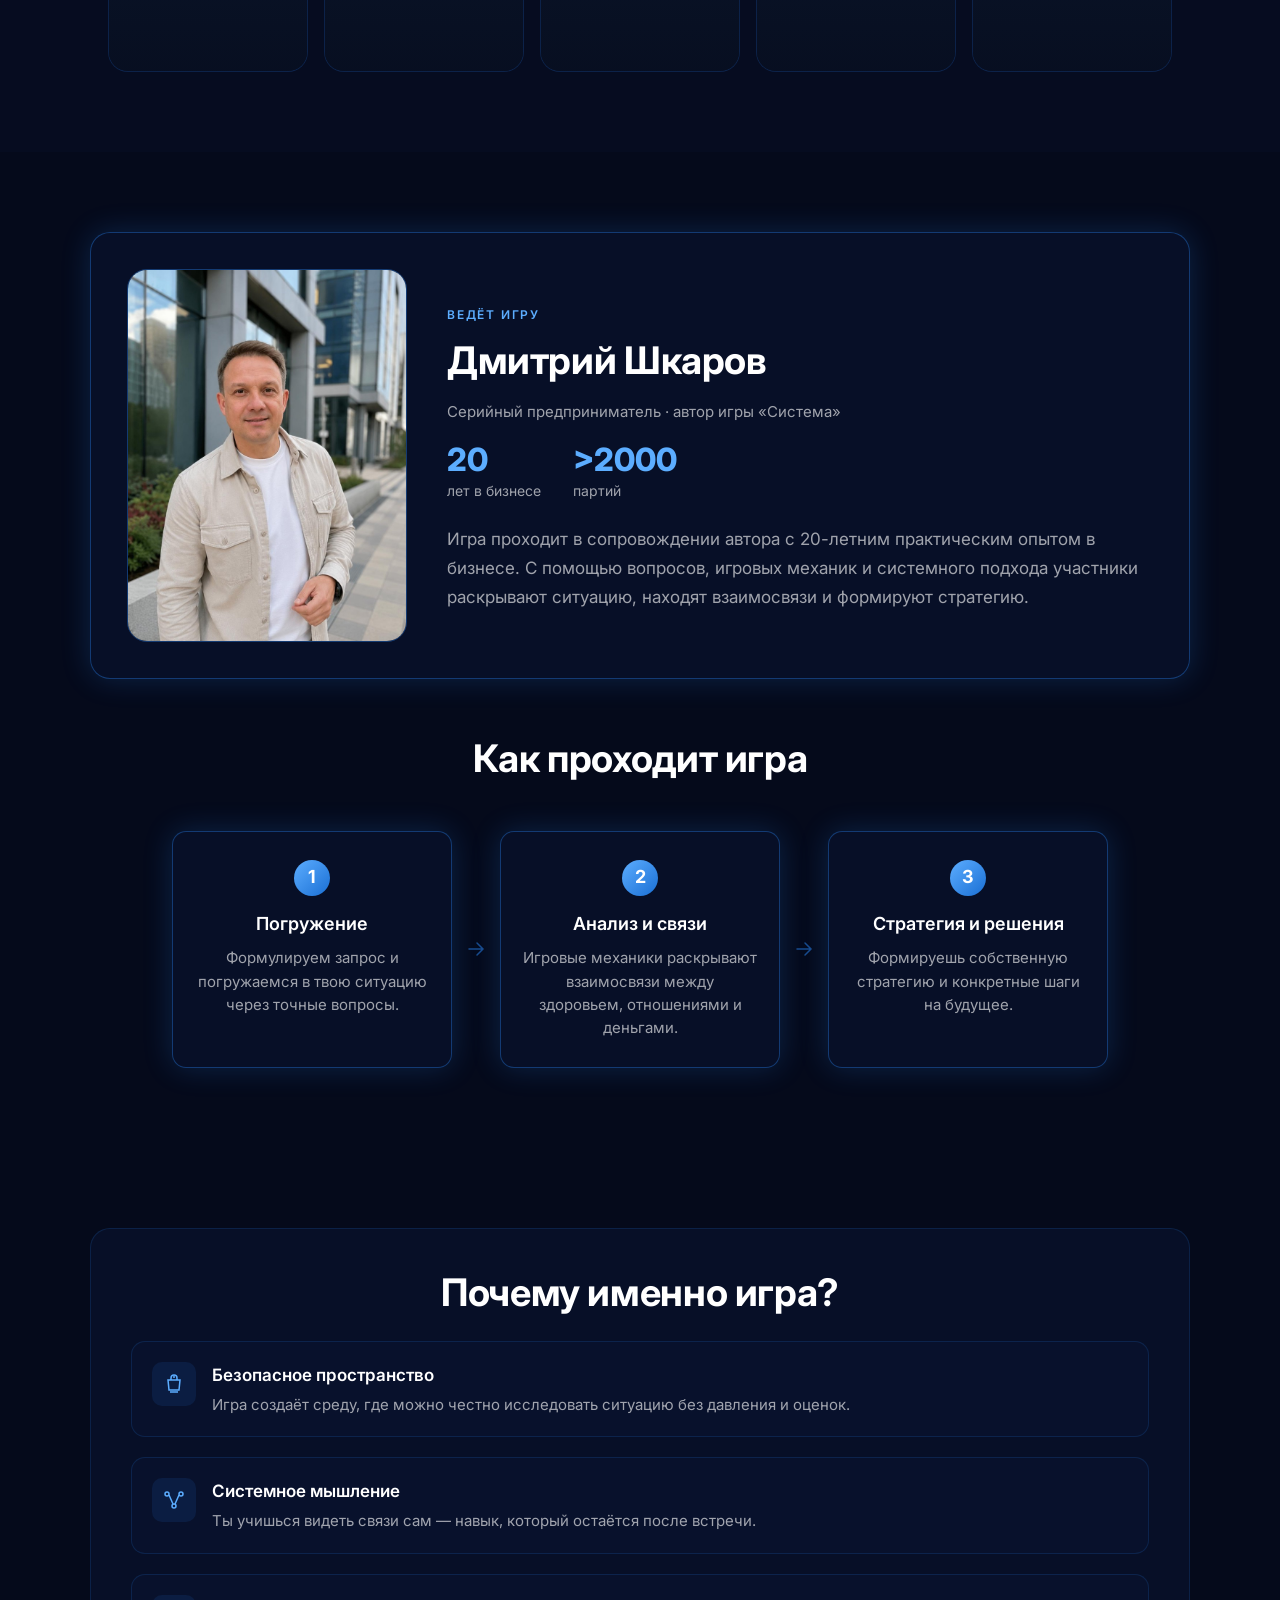
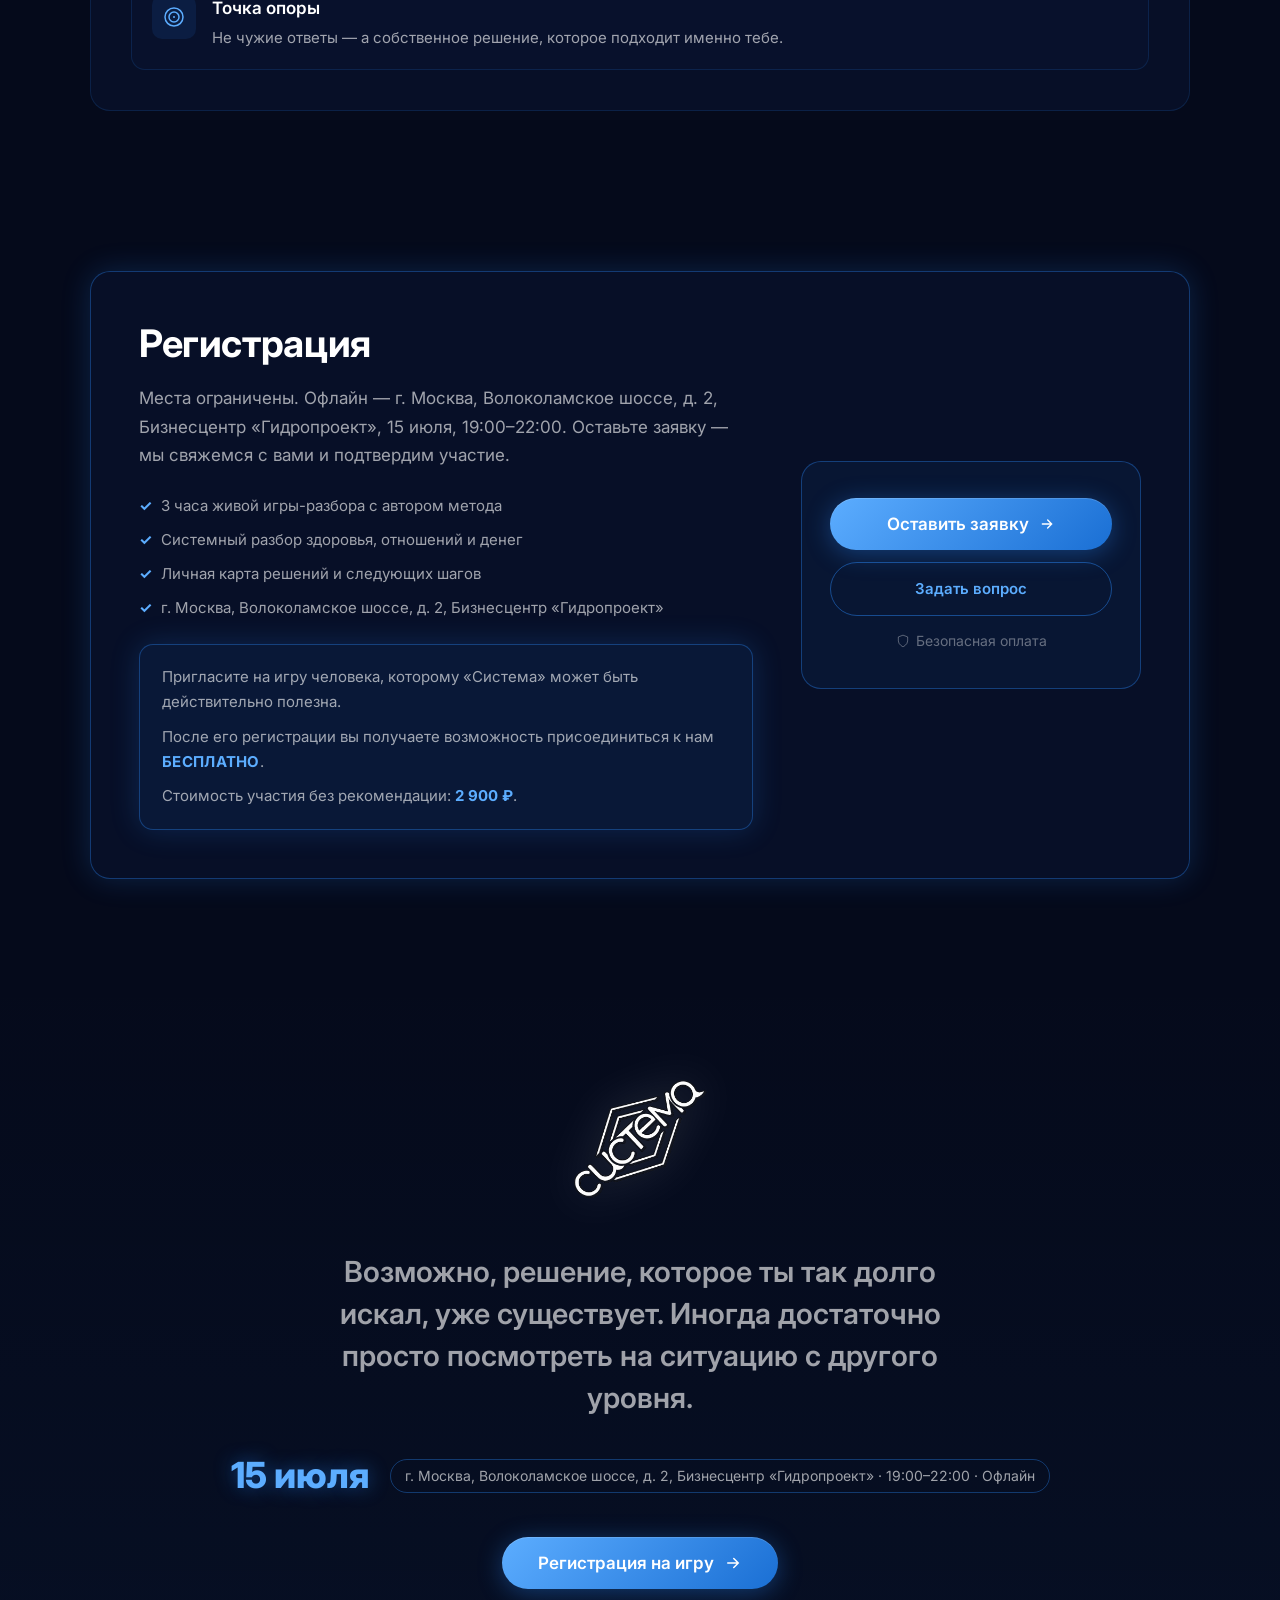
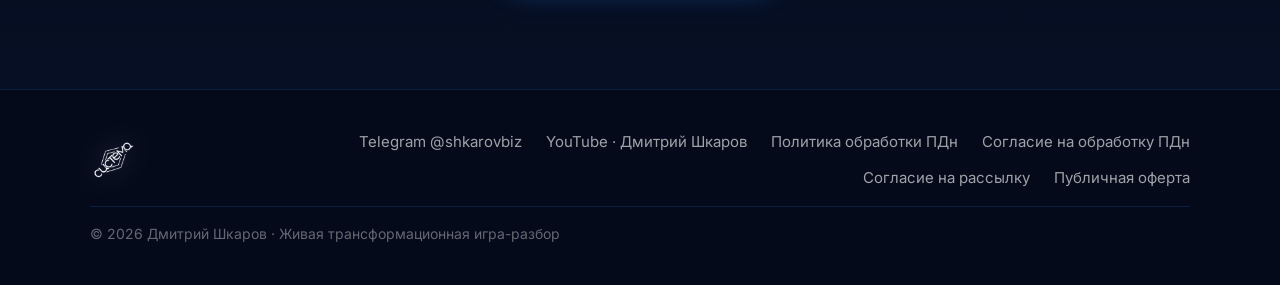
==== commit ebf68446: "Add referral offer block and update participation price to 2900 RUB. Co-authored-by: Cursor <cursora" ====
--- a/index.html
+++ b/index.html
@@ -422,10 +422,15 @@
               <li>Личная карта решений и следующих шагов</li>
               <li id="pricingLocation">г. Москва, Волоколамское шоссе, д. 2, Бизнесцентр «Гидропроект»</li>
             </ul>
+            <div class="pricing__referral">
+              <p class="pricing__referral-lead">Пригласите на игру человека, которому «Система» может быть действительно полезна.</p>
+              <p class="pricing__referral-benefit">После его регистрации вы получаете возможность присоединиться к нам <strong>БЕСПЛАТНО</strong>.</p>
+              <p class="pricing__referral-price">Стоимость участия без рекомендации: <strong id="pricingReferralPrice">2 900 ₽</strong>.</p>
+            </div>
           </div>
           <div class="pricing__action">
             <div class="pricing__price">
-              <span class="pricing__amount" id="priceDisplay">5 000</span>
+              <span class="pricing__amount" id="priceDisplay">2 900</span>
               <span class="pricing__currency" id="currencyDisplay">₽</span>
             </div>
             <p class="pricing__note" id="priceLabel">Участие в игре «Система» · 15 июля · Москва</p>
@@ -494,7 +499,7 @@
       <div class="modal__step" id="modalStep1">
         <h3 class="modal__title">Регистрация на игру</h3>
         <p class="modal__subtitle" id="modalSubtitle">«Система» · 15 июля · Москва · 19:00</p>
-        <div class="modal__price-tag"><span id="modalPrice">5 000 ₽</span></div>
+        <div class="modal__price-tag"><span id="modalPrice">2 900 ₽</span></div>
         <form class="modal__form" id="regForm">
           <label class="field"><span>Имя</span><input type="text" name="name" required placeholder="Ваше имя"></label>
           <label class="field"><span>Телефон</span><input type="tel" name="phone" required placeholder="+7 (___) ___-__-__"></label>
@@ -515,7 +520,7 @@
         <div class="modal__success-icon">✓</div>
         <h3 class="modal__title">Данные приняты</h3>
         <p class="modal__subtitle">Остался последний шаг — оплата участия</p>
-        <div class="modal__price-tag modal__price-tag--large" id="modalPriceConfirm">5 000 ₽</div>
+        <div class="modal__price-tag modal__price-tag--large" id="modalPriceConfirm">2 900 ₽</div>
         <button class="btn btn--primary btn--full" id="payBtn">Оплатить участие</button>
         <p class="modal__pay-note">После оплаты мы свяжемся с вами в Telegram.</p>
       </div>
--- a/styles.css
+++ b/styles.css
@@ -992,6 +992,37 @@
   font-weight: 700;
 }
 
+.pricing__referral {
+  margin-top: 24px;
+  padding: 20px 22px;
+  background: rgba(43, 140, 255, 0.08);
+  border: 1px solid var(--border);
+  border-radius: var(--radius);
+  box-shadow: var(--shadow-glow);
+}
+
+.pricing__referral p {
+  font-size: var(--fs-sm);
+  color: var(--text-muted);
+  line-height: 1.65;
+  margin-bottom: 10px;
+}
+
+.pricing__referral p:last-child { margin-bottom: 0; }
+
+.pricing__referral-lead { font-size: var(--fs-md); color: var(--text); }
+
+.pricing__referral-benefit strong {
+  color: var(--blue-light);
+  font-weight: 700;
+  letter-spacing: 0.02em;
+}
+
+.pricing__referral-price strong {
+  color: var(--blue-light);
+  font-weight: 700;
+}
+
 .pricing__action {
   text-align: center;
   padding: 36px 28px;
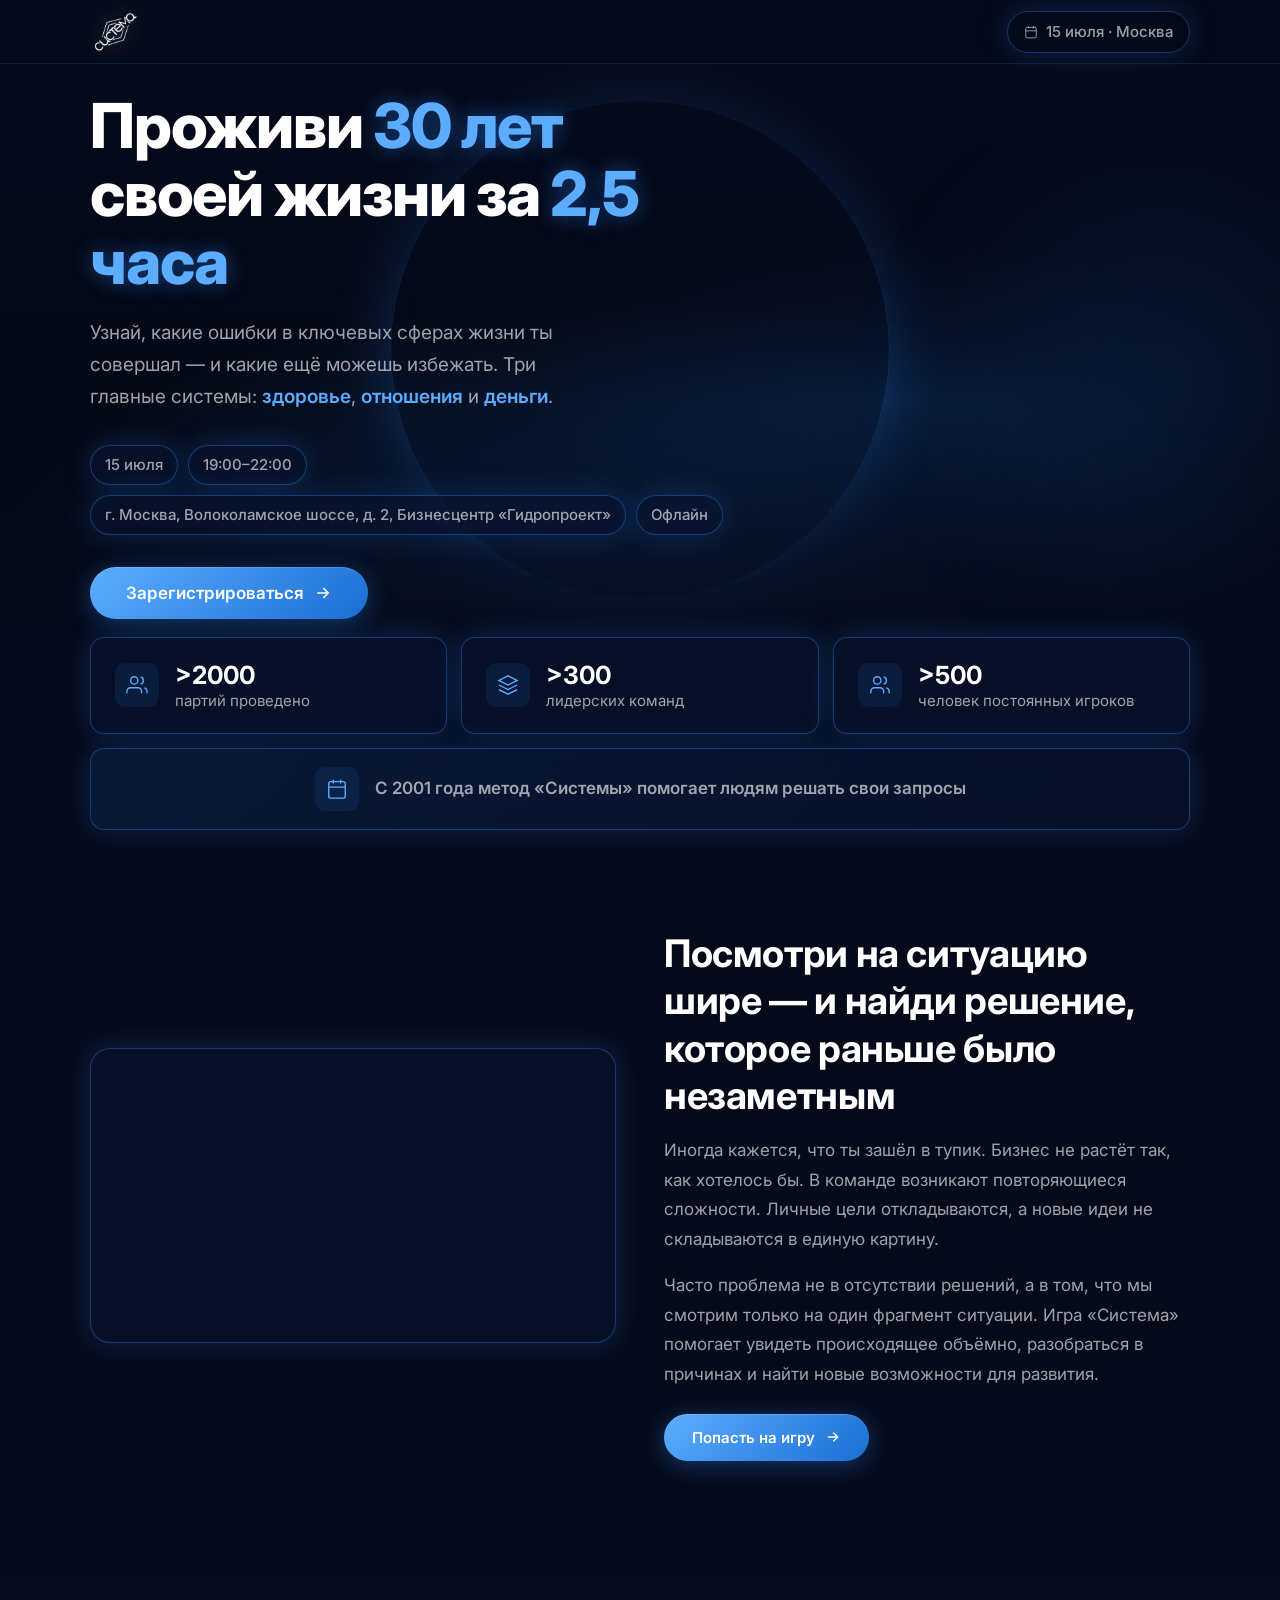
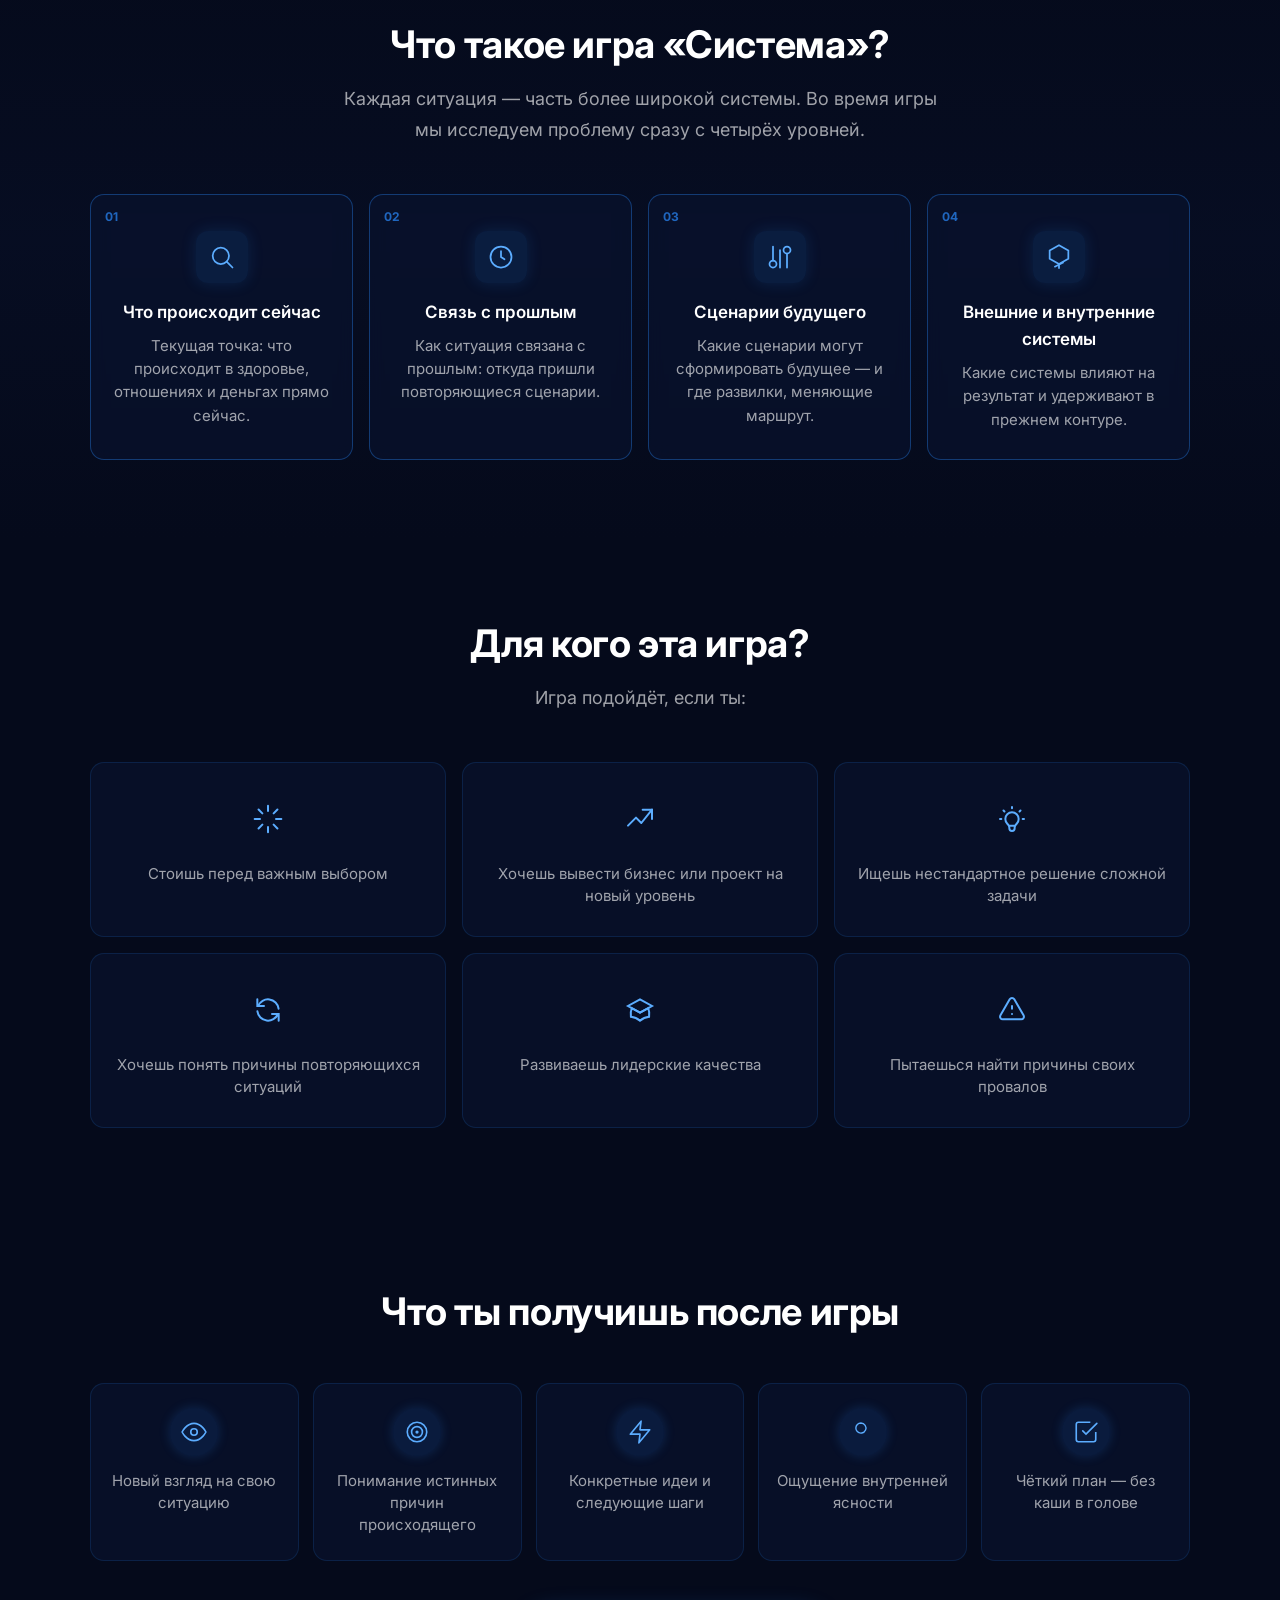
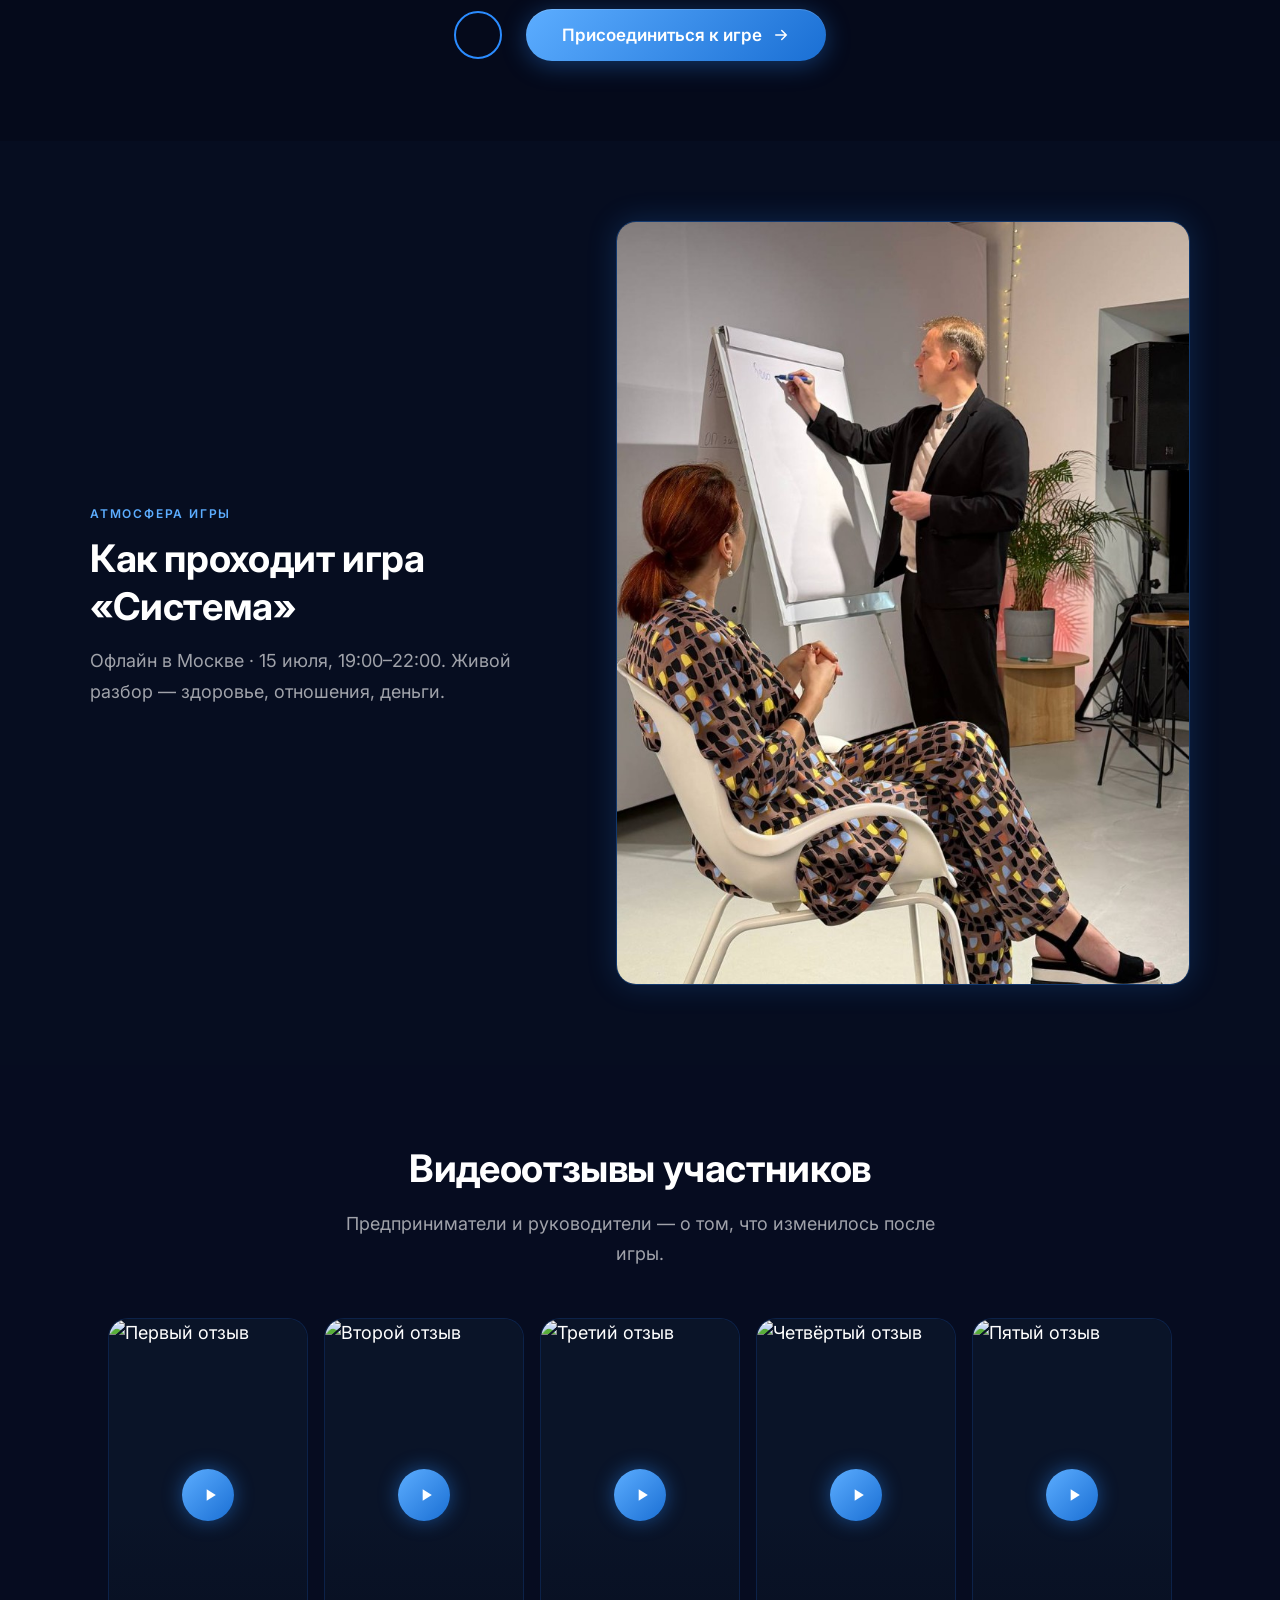
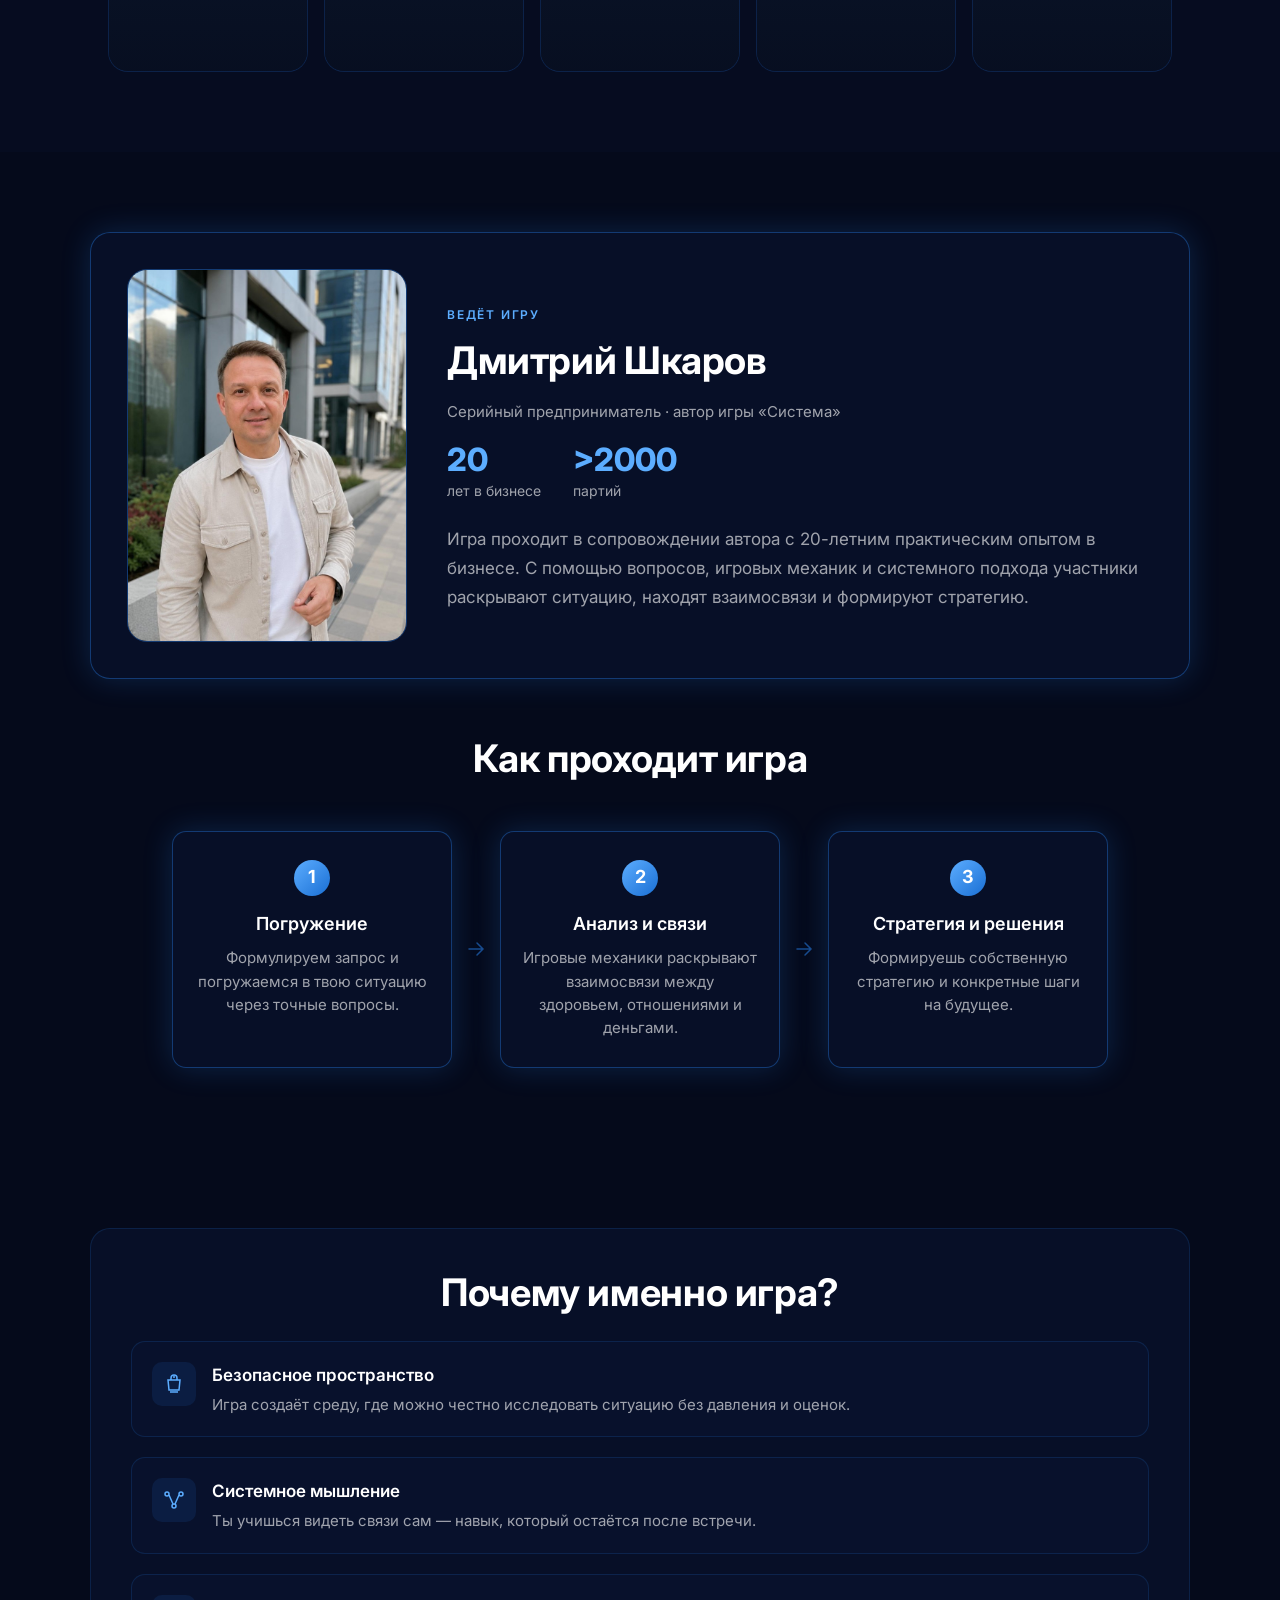
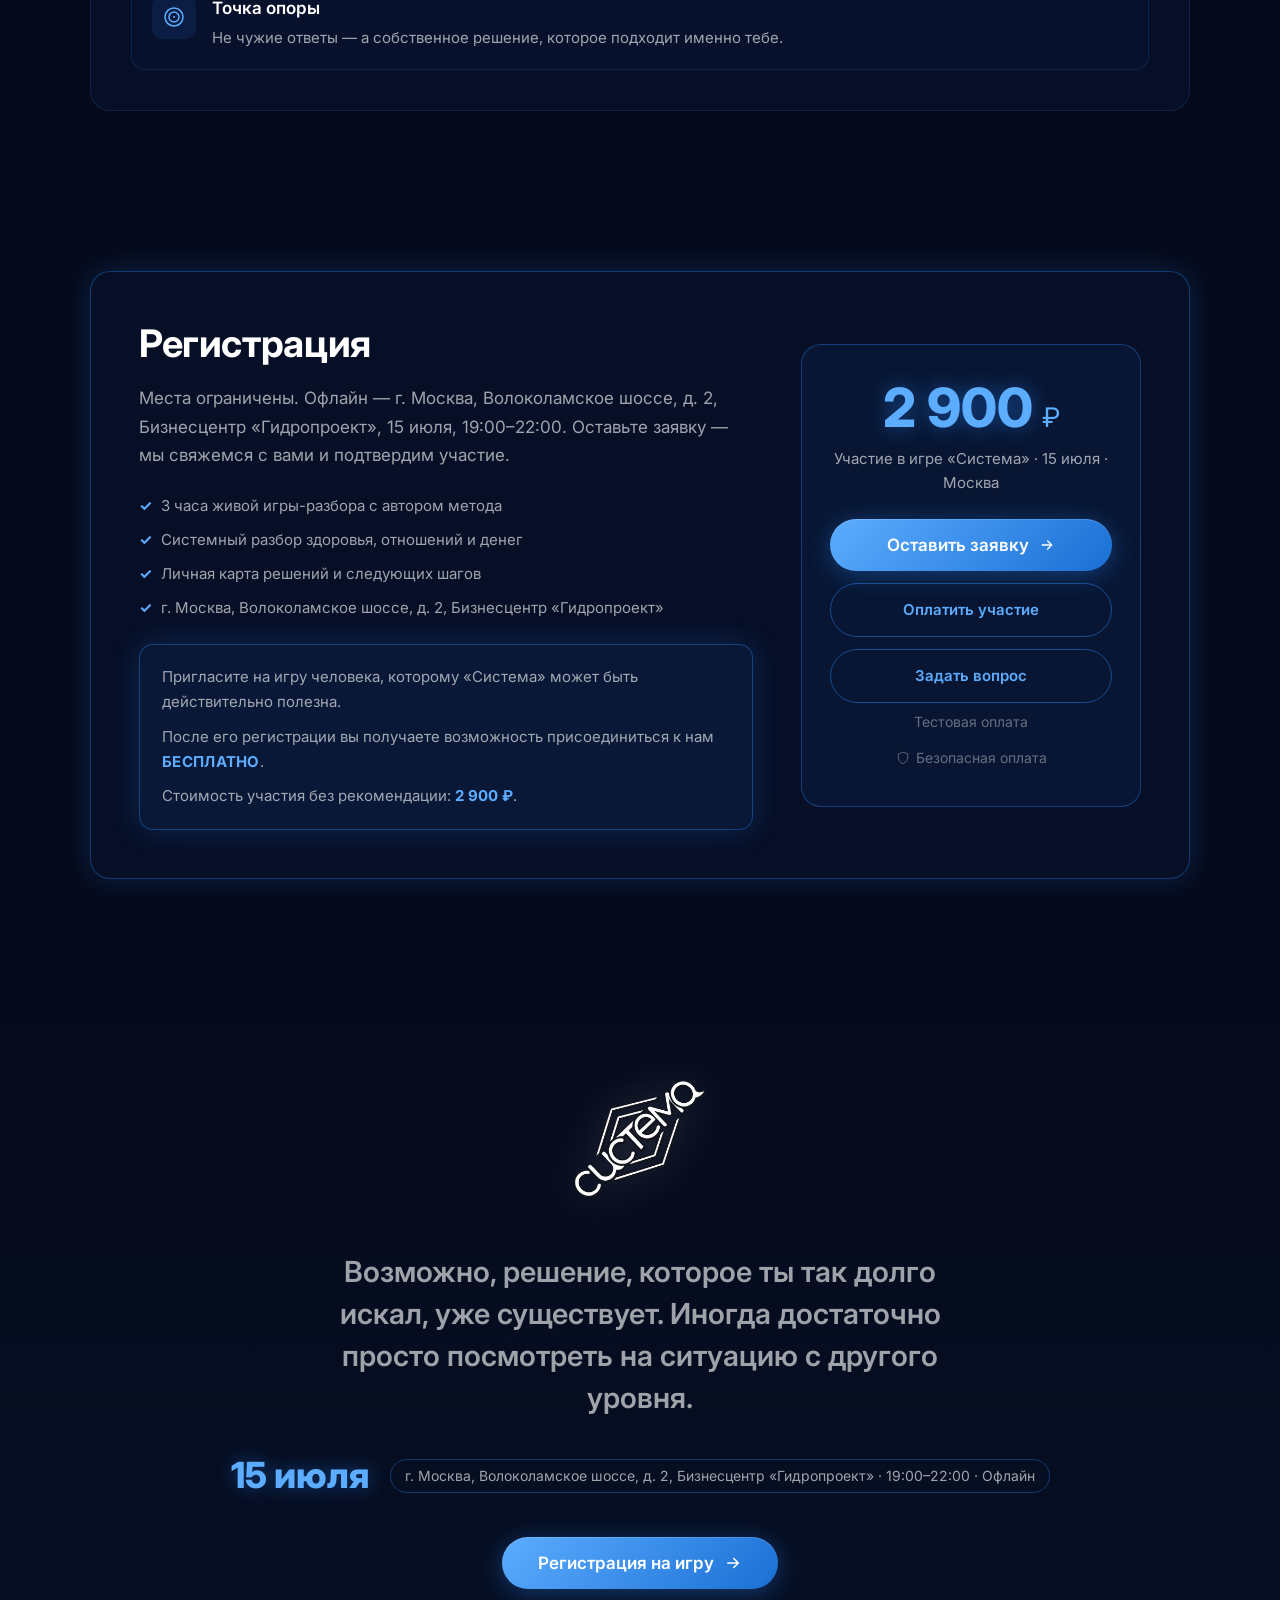
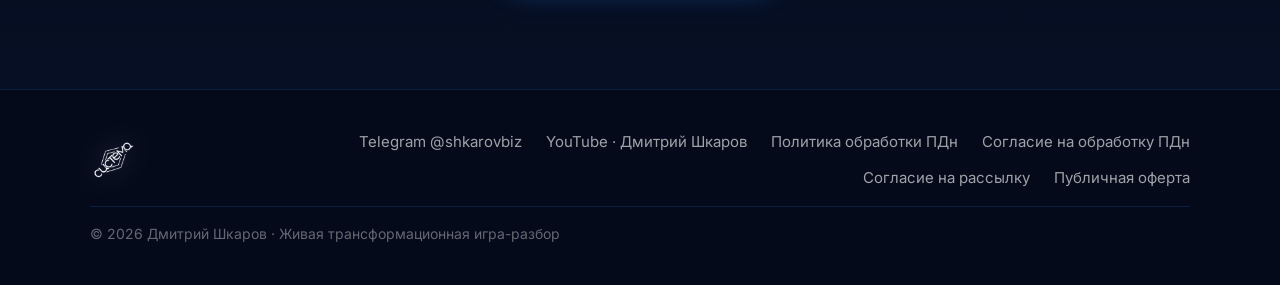
==== commit f6bedd84: "Add GetPlatinum test payment link to site and registration flow. Co-authored-by: Cursor <cursoragent" ====
--- a/index.html
+++ b/index.html
@@ -438,7 +438,9 @@
               Оставить заявку
               <svg width="16" height="16" viewBox="0 0 24 24" fill="none"><path d="M5 12h14M13 6l6 6-6 6" stroke="currentColor" stroke-width="2" stroke-linecap="round"/></svg>
             </button>
+            <a class="btn btn--outline btn--full" href="https://shkarov-dmitrii.getplatinum.ru/payment/DbPtgtz" id="linkPay" hidden>Оплатить участие</a>
             <a class="btn btn--outline btn--full" href="https://t.me/Shkarovbis" target="_blank" rel="noopener" id="linkAskQuestion">Задать вопрос</a>
+            <p class="pricing__pay-note" id="pricingPayNote" hidden>Тестовая оплата</p>
             <p class="pricing__secure">
               <svg width="14" height="14" viewBox="0 0 24 24" fill="none"><path d="M12 22s8-4 8-10V5l-8-3-8 3v7c0 6 8 10 8 10z" stroke="currentColor" stroke-width="1.5"/></svg>
               Безопасная оплата
@@ -499,18 +501,20 @@
       <div class="modal__step" id="modalStep1">
         <h3 class="modal__title">Регистрация на игру</h3>
         <p class="modal__subtitle" id="modalSubtitle">«Система» · 15 июля · Москва · 19:00</p>
-        <div class="modal__price-tag"><span id="modalPrice">2 900 ₽</span></div>
+        <div class="modal__referral modal__referral--compact">
+          <p><span class="modal__referral-badge">Приведи друга</span> Пригласите человека, которому «Система» будет полезна — участие для вас <strong>бесплатно</strong>. Без рекомендации — <strong id="modalReferralPrice">2 900 ₽</strong>.</p>
+        </div>
         <form class="modal__form" id="regForm">
           <label class="field"><span>Имя</span><input type="text" name="name" required placeholder="Ваше имя"></label>
           <label class="field"><span>Телефон</span><input type="tel" name="phone" required placeholder="+7 (___) ___-__-__"></label>
-          <label class="field"><span>Telegram (без @)</span><input type="text" name="telegram" placeholder="username"></label>
+          <label class="field"><span>Telegram</span><input type="text" name="telegram" placeholder="@username"></label>
           <label class="checkbox">
             <input type="checkbox" name="consent_pd" required>
-            <span>Я даю <a href="legal/consent-pd.html" target="_blank" rel="noopener">согласие на обработку персональных данных</a>, ознакомлен(а) с <a href="privacy.html" target="_blank" rel="noopener">Политикой обработки персональных данных</a> и принимаю условия <a href="legal/offer.html" target="_blank" rel="noopener">публичной оферты</a>.</span>
+            <span>Согласен(на) с <a href="privacy.html" target="_blank" rel="noopener">политикой</a>, <a href="legal/consent-pd.html" target="_blank" rel="noopener">обработкой ПДн</a> и <a href="legal/offer.html" target="_blank" rel="noopener">офертой</a>.</span>
           </label>
           <label class="checkbox">
             <input type="checkbox" name="consent_mailing">
-            <span>Я даю <a href="legal/consent-mailing.html" target="_blank" rel="noopener">согласие на получение информационной и рекламной рассылки</a> (необязательно).</span>
+            <span><a href="legal/consent-mailing.html" target="_blank" rel="noopener">Рассылка</a> (необязательно).</span>
           </label>
           <button type="submit" class="btn btn--primary btn--full">Отправить заявку</button>
           <p class="modal__form-error" id="formError" hidden></p>
@@ -522,7 +526,7 @@
         <p class="modal__subtitle">Остался последний шаг — оплата участия</p>
         <div class="modal__price-tag modal__price-tag--large" id="modalPriceConfirm">2 900 ₽</div>
         <button class="btn btn--primary btn--full" id="payBtn">Оплатить участие</button>
-        <p class="modal__pay-note">После оплаты мы свяжемся с вами в Telegram.</p>
+        <p class="modal__pay-note" id="modalPayNote">После оплаты мы свяжемся с вами в Telegram.</p>
       </div>
       <div class="modal__step" id="modalStepDev" hidden>
         <div class="modal__success-icon">✓</div>
--- a/styles.css
+++ b/styles.css
@@ -1033,6 +1033,15 @@
 
 .pricing__action #linkAskQuestion { margin-top: 12px; }
 
+.pricing__action #linkPay { margin-top: 12px; }
+
+.pricing__pay-note {
+  font-size: var(--fs-xs);
+  color: var(--text-dim);
+  margin-top: 8px;
+  text-align: center;
+}
+
 .pricing__amount {
   font-size: var(--fs-price);
   font-weight: 800;
@@ -1177,20 +1186,23 @@
   position: relative;
   width: 100%;
   max-width: 420px;
+  max-height: min(90dvh, 680px);
   background: #0a1428;
   border: 1px solid var(--border);
   border-radius: var(--radius-lg);
-  padding: 36px;
+  padding: 44px 20px 20px;
   box-shadow: 0 0 60px rgba(43, 140, 255, 0.15);
   transform: translateY(16px);
   transition: transform var(--transition);
+  overflow-y: auto;
+  -webkit-overflow-scrolling: touch;
 }
 
 .modal.open .modal__dialog { transform: translateY(0); }
 
 .modal__close {
   position: absolute;
-  top: 14px; right: 14px;
+  top: 12px; right: 12px;
   width: 32px; height: 32px;
   display: flex;
   align-items: center;
@@ -1202,21 +1214,32 @@
 
 .modal__close:hover { background: var(--bg-card); color: var(--text); }
 
-.modal__title { font-size: var(--fs-xl); font-weight: 700; margin-bottom: 4px; }
-.modal__subtitle { font-size: var(--fs-sm); color: var(--text-muted); margin-bottom: 20px; }
+.modal__title {
+  font-size: var(--fs-lg);
+  font-weight: 700;
+  margin-bottom: 2px;
+  padding-right: 28px;
+}
+
+.modal__subtitle {
+  font-size: var(--fs-xs);
+  color: var(--text-muted);
+  margin-bottom: 12px;
+  line-height: 1.4;
+}
 
 .modal__step[hidden] { display: none; }
 
 .modal__price-tag {
   display: inline-block;
-  padding: 8px 16px;
+  padding: 6px 12px;
   background: rgba(43, 140, 255, 0.1);
   border: 1px solid var(--border);
   border-radius: 8px;
-  font-size: var(--fs-body);
+  font-size: var(--fs-sm);
   font-weight: 700;
   color: var(--blue-light);
-  margin-bottom: 20px;
+  margin-bottom: 12px;
 }
 
 .modal__price-tag--large {
@@ -1225,6 +1248,65 @@
   font-size: var(--fs-modal-price);
   margin: 16px 0;
 }
+
+.modal__referral {
+  margin-bottom: 14px;
+  padding: 10px 12px;
+  background: rgba(43, 140, 255, 0.08);
+  border: 1px solid var(--border-light);
+  border-radius: 10px;
+}
+
+.modal__referral p {
+  font-size: 12px;
+  color: var(--text-muted);
+  line-height: 1.45;
+  margin: 0;
+}
+
+.modal__referral-badge {
+  display: inline-block;
+  margin-right: 6px;
+  padding: 2px 8px;
+  border-radius: var(--radius-pill);
+  background: rgba(43, 140, 255, 0.18);
+  border: 1px solid var(--border);
+  font-size: 11px;
+  font-weight: 700;
+  color: var(--blue-light);
+  text-transform: uppercase;
+  letter-spacing: 0.04em;
+  vertical-align: middle;
+}
+
+.modal__referral strong {
+  color: var(--blue-light);
+  font-weight: 700;
+}
+
+.modal__form .field { margin-bottom: 10px; }
+
+.modal__form .field span {
+  margin-bottom: 4px;
+  font-size: 11px;
+}
+
+.modal__form .field input {
+  padding: 10px 12px;
+  font-size: var(--fs-sm);
+}
+
+.modal__form .checkbox {
+  margin-bottom: 10px;
+  gap: 8px;
+}
+
+.modal__form .checkbox span {
+  font-size: 12px;
+  line-height: 1.4;
+}
+
+.modal__form .btn { margin-top: 2px; }
 
 .field { display: block; margin-bottom: 14px; }
 
